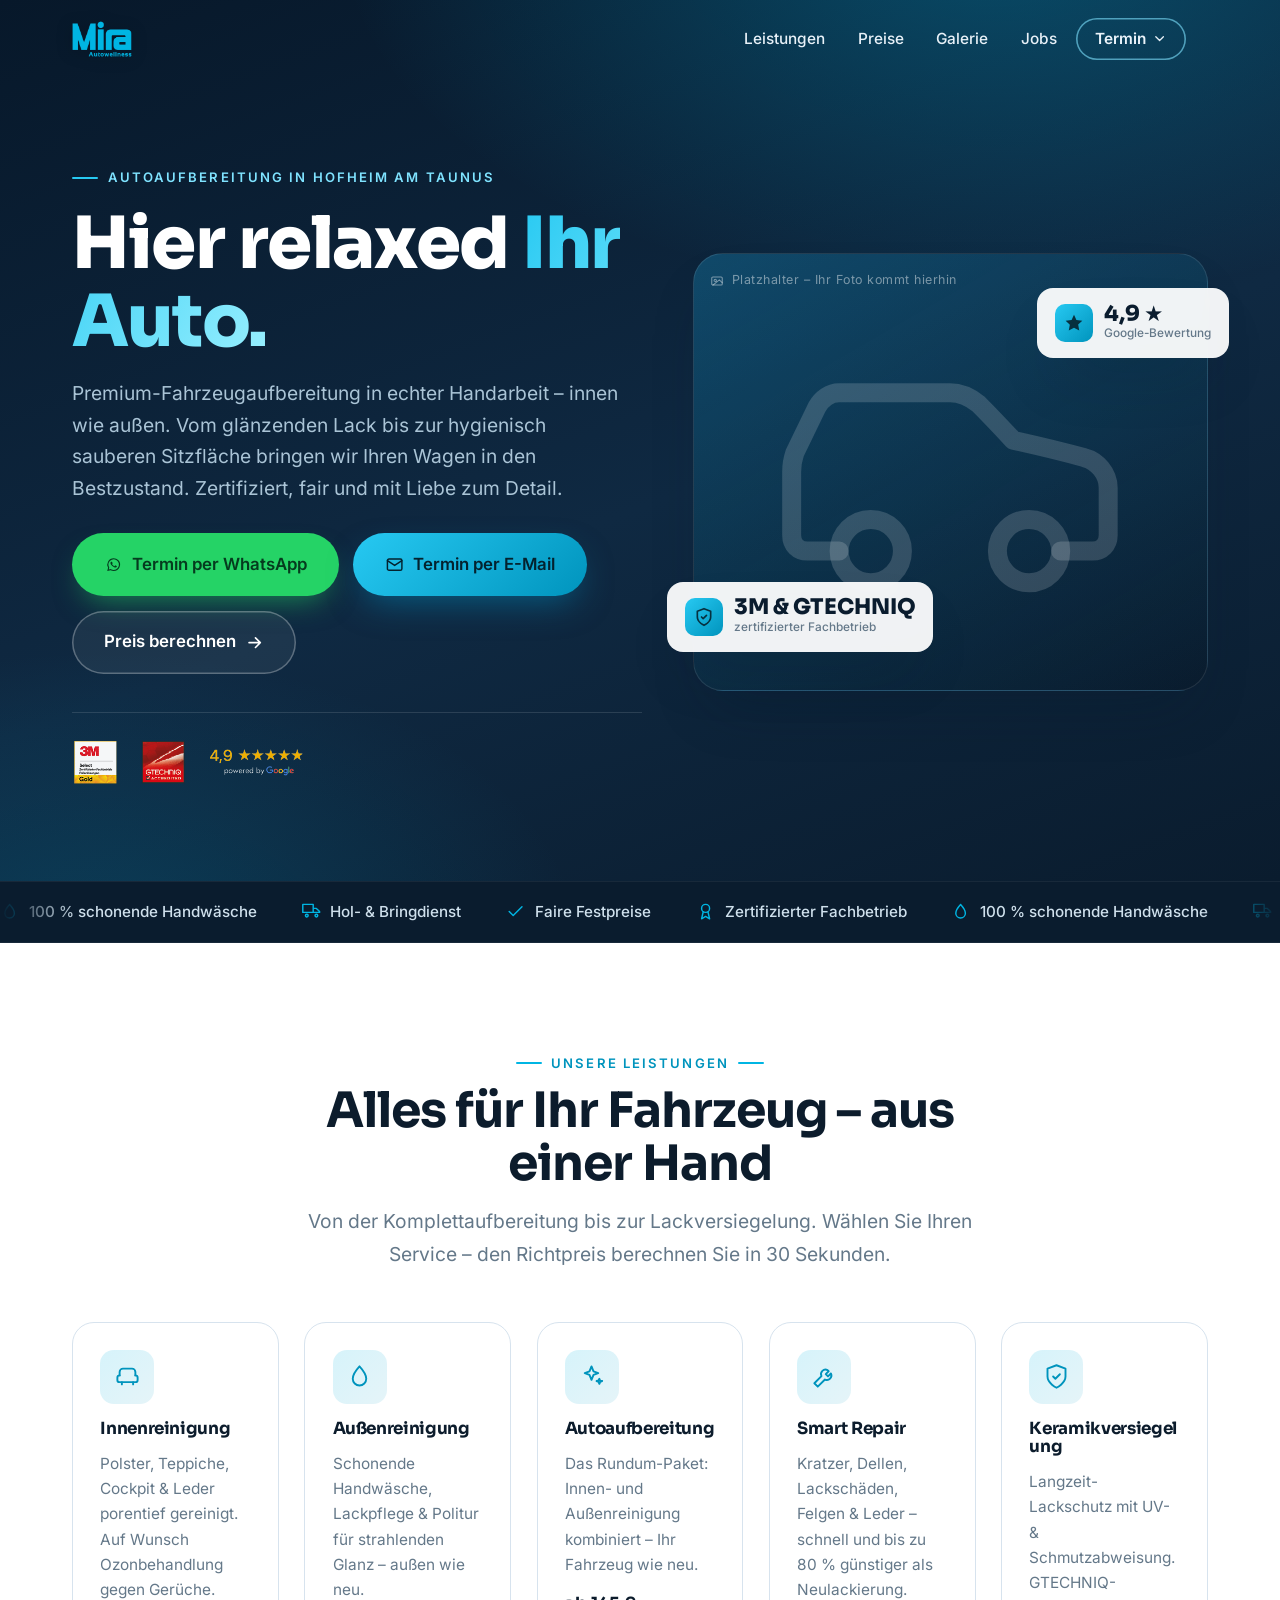
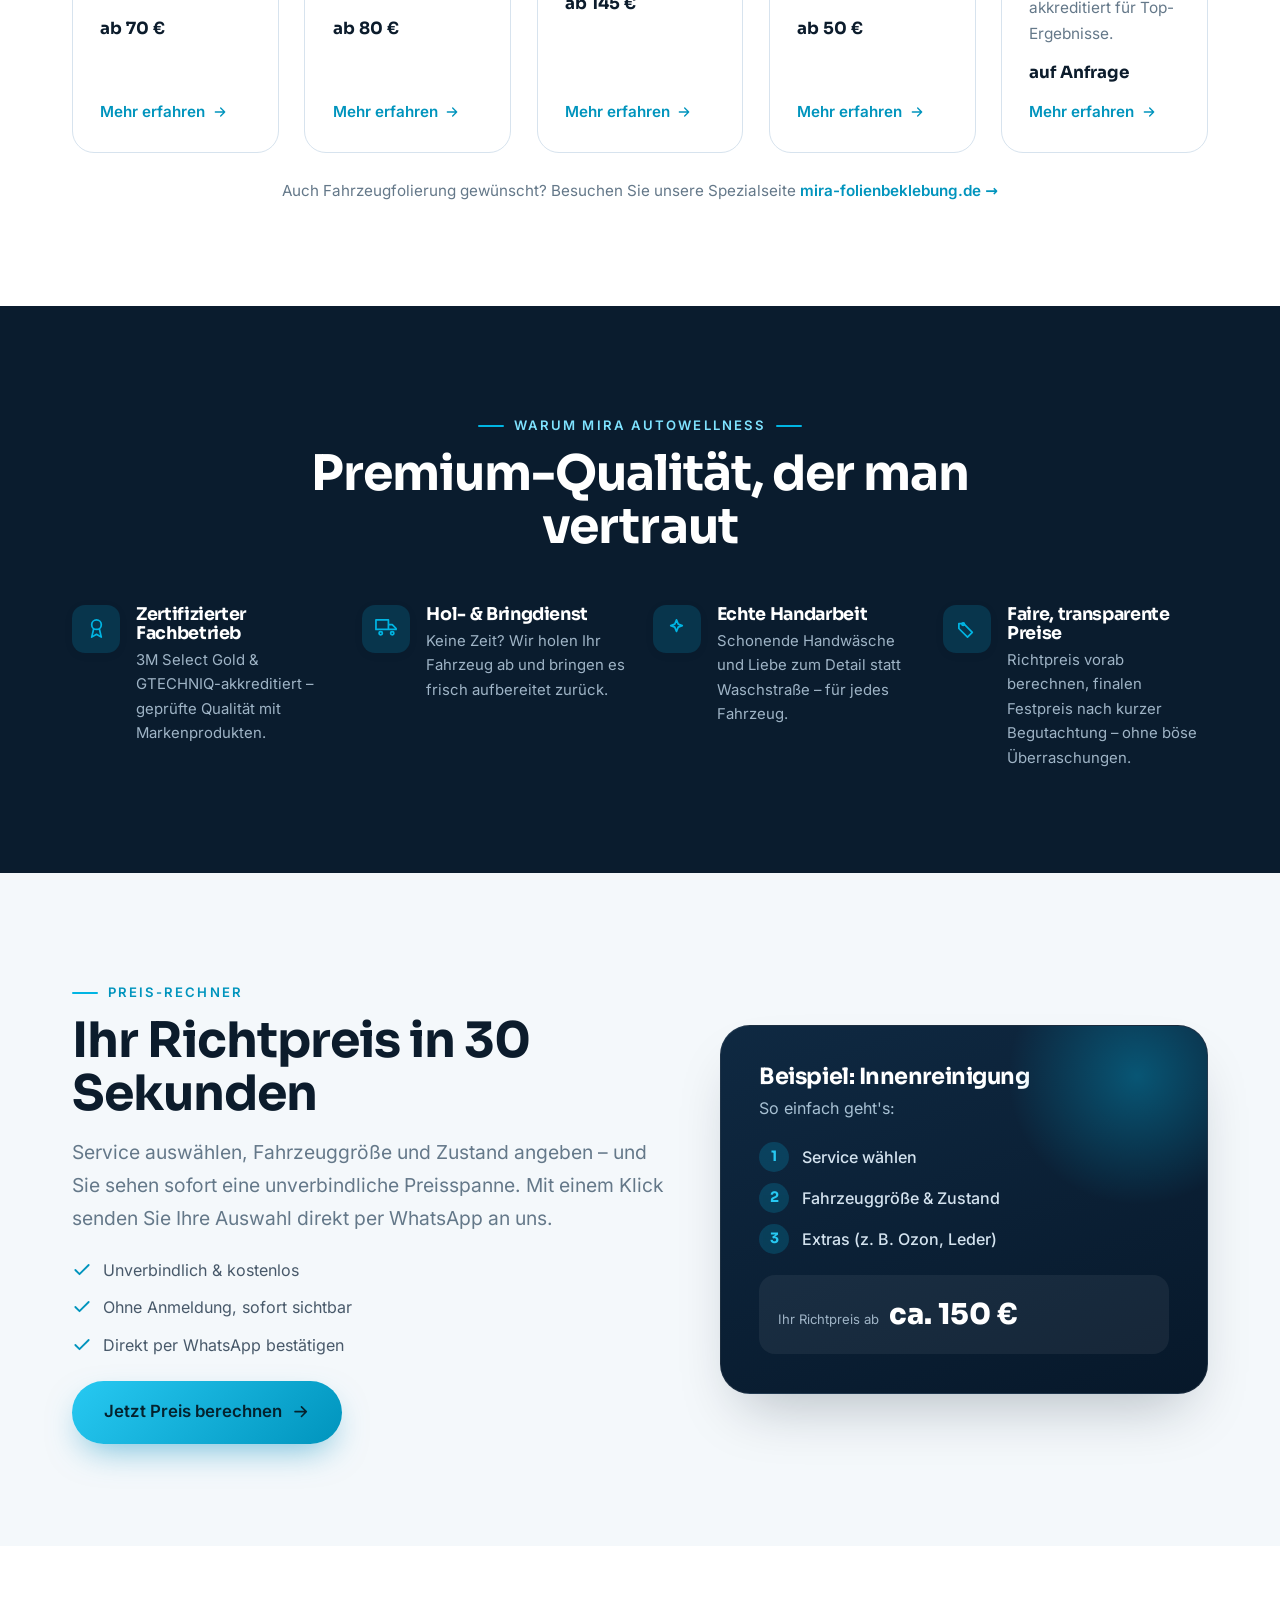
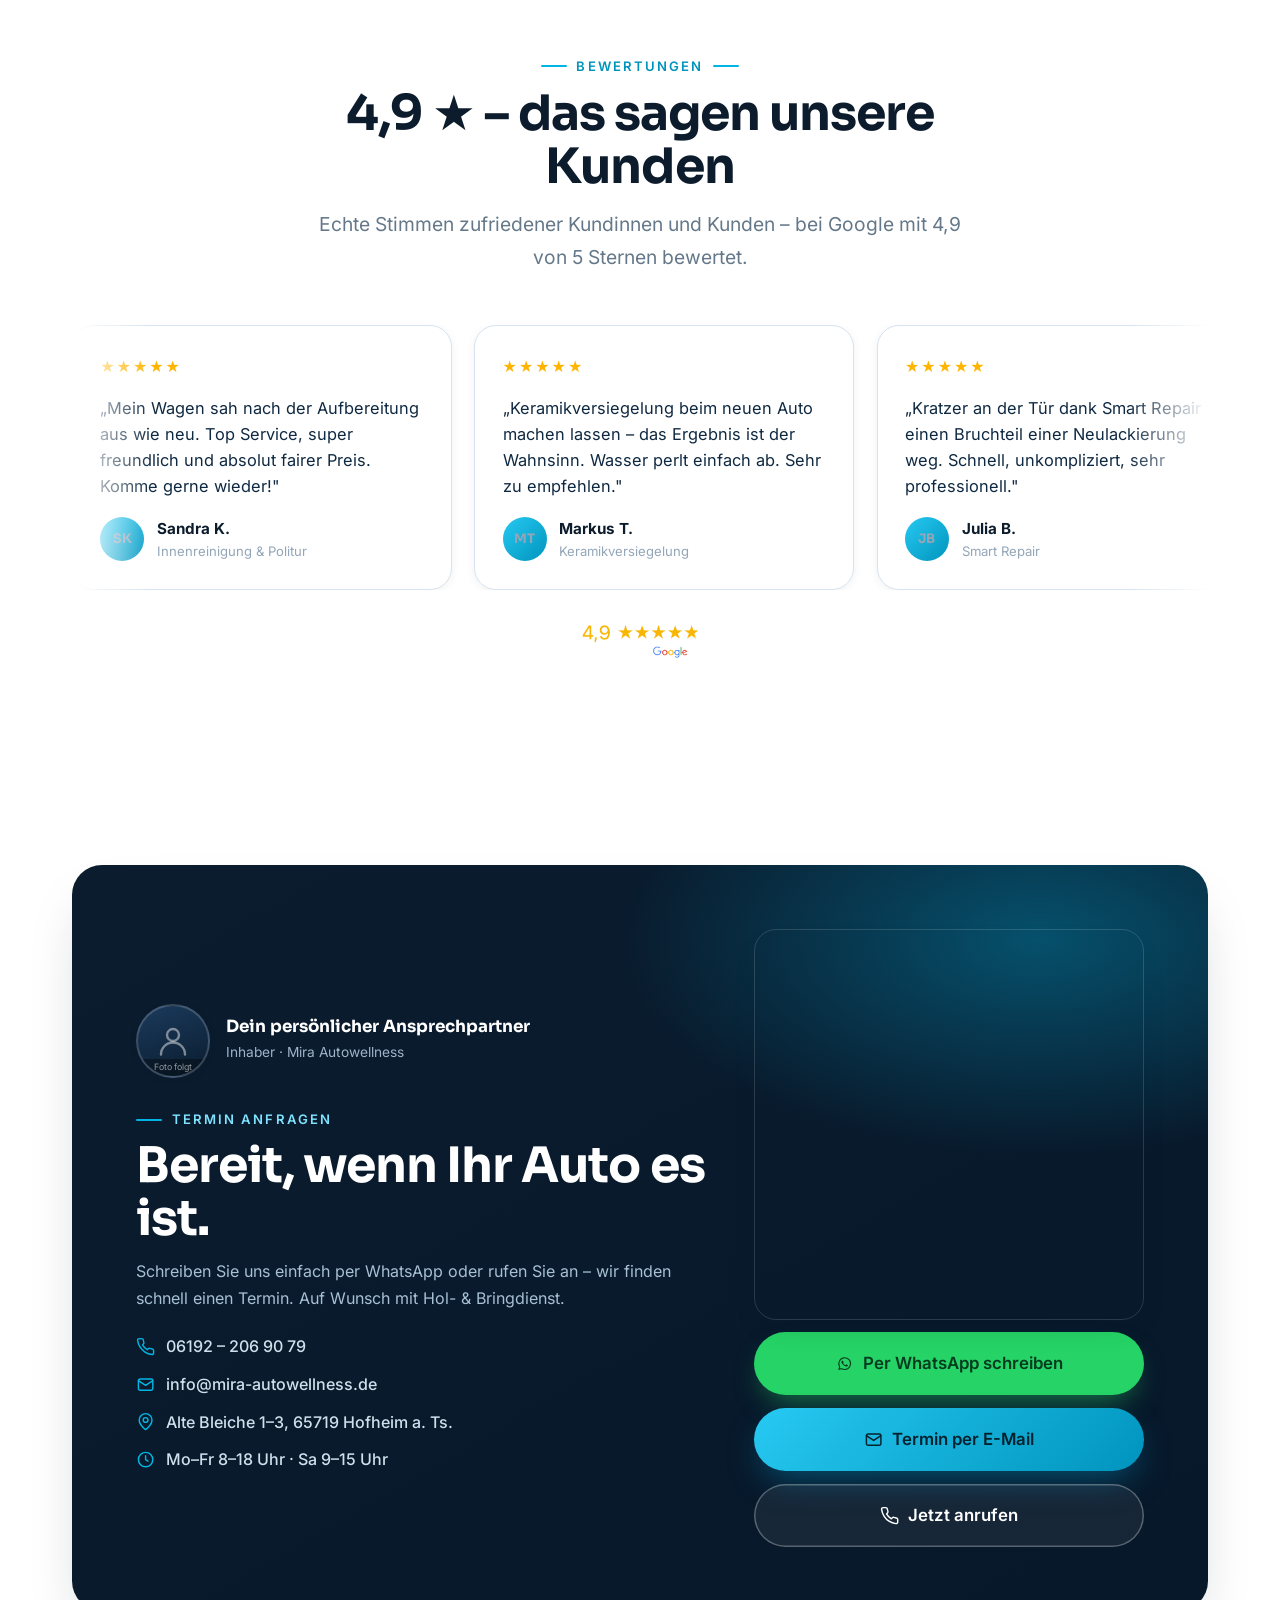
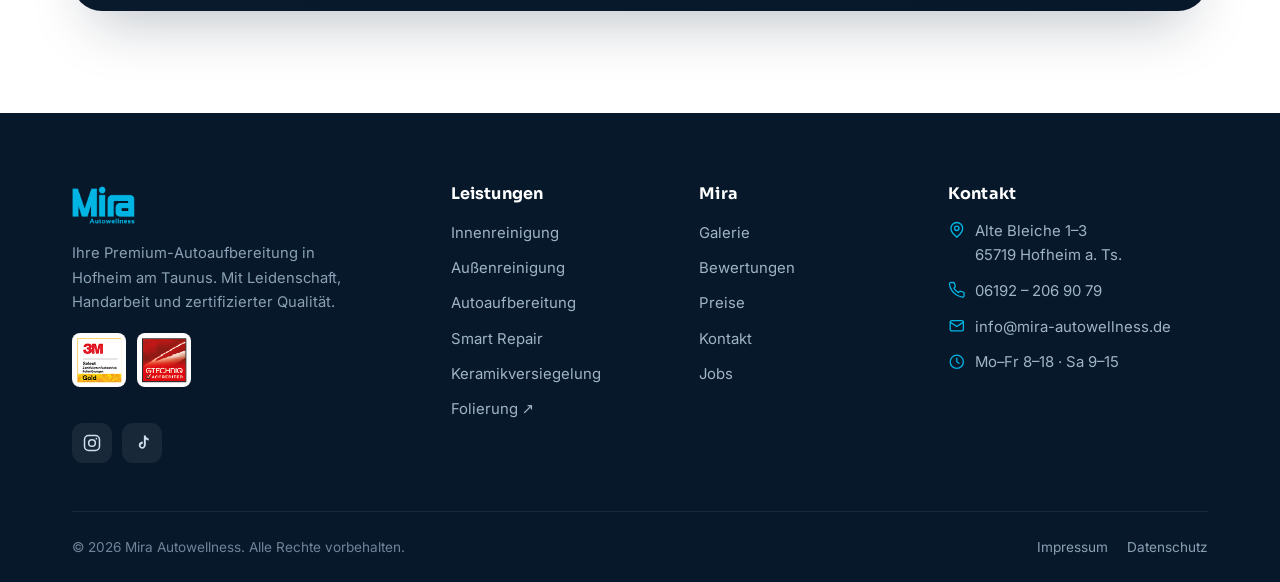
==== index.html @ 016da841 "Add files via upload" ====
<!DOCTYPE html>
<html lang="de">
<head>
<script>
  /* Enable reveal-animations only if JS runs; safety net reveals all if main.js fails to load. */
  document.documentElement.classList.add('js');
  window.__revealFallback = setTimeout(function () {
    var els = document.querySelectorAll('.reveal');
    for (var i = 0; i < els.length; i++) els[i].classList.add('in');
  }, 2000);
</script>
<meta charset="UTF-8" />
<meta name="viewport" content="width=device-width, initial-scale=1.0" />
<title>Mira Autowellness · Premium Autoaufbereitung in Hofheim am Taunus</title>
<meta name="description" content="Professionelle Fahrzeugaufbereitung, Innenreinigung, Keramikversiegelung & Smart Repair in Hofheim am Taunus. 3M-zertifiziert, GTECHNIQ-akkreditiert, 4,9★ bei Google. Jetzt Termin per WhatsApp anfragen." />
<meta name="theme-color" content="#0a1c2e" />
<link rel="icon" href="assets/favicon.svg" type="image/svg+xml" />
<link rel="apple-touch-icon" href="assets/logo/logo.png" />

<!-- Open Graph -->
<meta property="og:type" content="website" />
<meta property="og:title" content="Mira Autowellness · Premium Autoaufbereitung in Hofheim" />
<meta property="og:description" content="Fahrzeugaufbereitung, Innenreinigung, Keramikversiegelung & Smart Repair. 3M & GTECHNIQ zertifiziert, 4,9★ bei Google." />
<meta property="og:locale" content="de_DE" />

<link rel="preload" href="assets/fonts/sora-800.woff2" as="font" type="font/woff2" crossorigin />
<link rel="preload" href="assets/fonts/inter-400.woff2" as="font" type="font/woff2" crossorigin />
<link rel="stylesheet" href="css/styles.css" />

<!-- ===========================================================
     TODO vor dem Launch: Platzhalter-Nummer ersetzen!
     WhatsApp-Platzhalter = Festnetz +49 6192 2069079  (wa.me/4915115298007)
     =========================================================== -->
</head>
<body id="top">

<!-- ============================ HEADER ============================ -->
<header class="site-header" id="siteHeader">
  <div class="container site-header__inner">
    <a href="#top" class="brand" aria-label="Mira Autowellness — Startseite">
      <img src="assets/logo/logo.png" alt="Mira Autowellness" />
    </a>

    <nav class="main-nav" id="mainNav" aria-label="Hauptnavigation">
      <ul>
        <li><a href="#leistungen">Leistungen</a></li>
        <li><a href="preise.html">Preise</a></li>
        <li><a href="galerie.html">Galerie</a></li>
        
        <li><a href="jobs.html">Jobs</a></li>
      
        <li class="nav-dd">
          <button type="button" class="nav-dd__toggle" aria-haspopup="true">Termin <svg class="nav-dd__chev" viewBox="0 0 24 24" fill="none" stroke="currentColor" stroke-width="2" stroke-linecap="round" stroke-linejoin="round" aria-hidden="true"><path d="m6 9 6 6 6-6"/></svg></button>
          <div class="nav-dd__menu" role="menu">
            <a role="menuitem" href="https://wa.me/4915115298007?text=Hallo%20Mira%20Autowellness%2C%20ich%20m%C3%B6chte%20gern%20einen%20Termin%20anfragen." target="_blank" rel="noopener"><svg viewBox="0 0 24 24" fill="currentColor" aria-hidden="true"><path d="M17.6 6.3A7.85 7.85 0 0 0 12 4a7.94 7.94 0 0 0-6.9 11.9L4 20l4.2-1.1a7.9 7.9 0 0 0 3.8 1A7.94 7.94 0 0 0 17.6 6.3ZM12 18.5a6.6 6.6 0 0 1-3.36-.92l-.24-.14-2.5.65.67-2.43-.16-.25A6.59 6.59 0 1 1 12 18.5Z"/></svg> WhatsApp</a>
            <a role="menuitem" href="mailto:info@mira-autowellness.de?subject=Terminanfrage&amp;body=Hallo%20Mira%20Autowellness%2C%0A%0Aich%20m%C3%B6chte%20gern%20einen%20Termin%20anfragen.%0A%0AFahrzeug%3A%20%0AGew%C3%BCnschte%20Leistung%3A%20%0AWunschtermin%3A%20%0A%0AViele%20Gr%C3%BC%C3%9Fe"><svg viewBox="0 0 24 24" fill="none" stroke="currentColor" stroke-width="1.8" stroke-linecap="round" stroke-linejoin="round" aria-hidden="true"><rect x="3" y="5" width="18" height="14" rx="2"/><path d="m3 7 9 6 9-6"/></svg> E-Mail</a>
            <a role="menuitem" href="tel:+4961922069079"><svg viewBox="0 0 24 24" fill="none" stroke="currentColor" stroke-width="1.8" stroke-linecap="round" stroke-linejoin="round" aria-hidden="true"><path d="M22 16.9v3a2 2 0 0 1-2.2 2 19.8 19.8 0 0 1-8.6-3.1 19.5 19.5 0 0 1-6-6A19.8 19.8 0 0 1 2 4.2 2 2 0 0 1 4.1 2h3a2 2 0 0 1 2 1.7c.1 1 .4 1.9.7 2.8a2 2 0 0 1-.5 2.1L8.1 9.9a16 16 0 0 0 6 6l1.3-1.3a2 2 0 0 1 2.1-.4c.9.3 1.8.6 2.8.7a2 2 0 0 1 1.7 2Z"/></svg> Telefon</a>
          </div>
        </li>
      </ul>
    </nav>

    <div class="header-cta">
      <button class="nav-toggle" id="navToggle" aria-label="Menü öffnen" aria-expanded="false" aria-controls="mainNav">
        <svg class="ico-open" viewBox="0 0 24 24" fill="none" stroke="currentColor" stroke-width="2" stroke-linecap="round"><path d="M4 7h16M4 12h16M4 17h16"/></svg>
        <svg class="ico-close" viewBox="0 0 24 24" fill="none" stroke="currentColor" stroke-width="2" stroke-linecap="round"><path d="M6 6l12 12M18 6 6 18"/></svg>
      </button>
    </div>
  </div>
</header>

<main>

<!-- ============================ HERO ============================ -->
<section class="hero">
  <div class="container hero__grid">
    <div class="hero__copy">
      <span class="eyebrow hero__eyebrow reveal">Autoaufbereitung in Hofheim am Taunus</span>
      <h1 class="reveal" data-d="1">Hier relaxed <span class="hl">Ihr Auto.</span></h1>
      <p class="hero__lead reveal" data-d="2">
        Premium-Fahrzeugaufbereitung in echter Handarbeit – innen wie außen.
        Vom glänzenden Lack bis zur hygienisch sauberen Sitzfläche bringen wir Ihren
        Wagen in den Bestzustand. Zertifiziert, fair und mit Liebe zum Detail.
      </p>
      <div class="hero__actions reveal" data-d="3">
        <a class="btn btn--wa btn--lg" href="https://wa.me/4915115298007?text=Hallo%20Mira%20Autowellness%2C%20ich%20m%C3%B6chte%20gern%20einen%20Termin%20anfragen." target="_blank" rel="noopener">
          <svg viewBox="0 0 24 24" fill="currentColor" aria-hidden="true"><path d="M17.6 6.3A7.85 7.85 0 0 0 12 4a7.94 7.94 0 0 0-6.9 11.9L4 20l4.2-1.1a7.9 7.9 0 0 0 3.8 1A7.94 7.94 0 0 0 17.6 6.3ZM12 18.5a6.6 6.6 0 0 1-3.36-.92l-.24-.14-2.5.65.67-2.43-.16-.25A6.59 6.59 0 1 1 12 18.5Zm3.6-4.93c-.2-.1-1.17-.58-1.35-.64s-.31-.1-.44.1-.5.64-.62.77-.23.15-.43.05a5.4 5.4 0 0 1-1.59-.98 6 6 0 0 1-1.1-1.37c-.12-.2 0-.31.09-.41l.3-.35a1.36 1.36 0 0 0 .2-.34.37.37 0 0 0 0-.35c0-.1-.44-1.06-.6-1.45s-.32-.33-.44-.34h-.38a.72.72 0 0 0-.52.24 2.18 2.18 0 0 0-.68 1.62 3.78 3.78 0 0 0 .8 2 8.7 8.7 0 0 0 3.33 2.94c.47.2.83.32 1.11.41a2.69 2.69 0 0 0 1.23.08 2 2 0 0 0 1.32-.93 1.65 1.65 0 0 0 .11-.93c-.05-.08-.18-.13-.38-.23Z"/></svg>
          Termin per WhatsApp
        </a>
        <a class="btn btn--primary btn--lg" href="mailto:info@mira-autowellness.de?subject=Terminanfrage&amp;body=Hallo%20Mira%20Autowellness%2C%0A%0Aich%20m%C3%B6chte%20gern%20einen%20Termin%20anfragen.%0A%0AFahrzeug%3A%20%0AGew%C3%BCnschte%20Leistung%3A%20%0AWunschtermin%3A%20%0A%0AViele%20Gr%C3%BC%C3%9Fe">
          <svg viewBox="0 0 24 24" fill="none" stroke="currentColor" stroke-width="1.8" stroke-linecap="round" stroke-linejoin="round" aria-hidden="true"><rect x="3" y="5" width="18" height="14" rx="2"/><path d="m3 7 9 6 9-6"/></svg>
          Termin per E-Mail
        </a>
        <a class="btn btn--ghost btn--lg" href="preise.html#rechner">
          Preis berechnen
          <svg viewBox="0 0 24 24" fill="none" stroke="currentColor" stroke-width="2" stroke-linecap="round" stroke-linejoin="round" aria-hidden="true"><path d="M5 12h14M13 6l6 6-6 6"/></svg>
        </a>
      </div>

      <div class="hero__trust reveal" data-d="3">
        <img src="assets/img/badge-3m.png" alt="3M Select Gold – Zertifizierter Fachbetrieb" loading="lazy" />
        <img src="assets/img/badge-gtechniq.png" alt="GTECHNIQ Accredited" loading="lazy" />
        <img class="badge-google" src="assets/img/badge-google.png" alt="4,9 von 5 Sternen bei Google" loading="lazy" />
      </div>
    </div>

    <div class="hero__visual reveal" data-d="2">
      <div class="hero__photo">
        <svg class="ph-car" viewBox="0 0 24 24" fill="none" stroke="currentColor" stroke-width="1.2" stroke-linecap="round" stroke-linejoin="round" aria-hidden="true"><path d="M19 17h2c.6 0 1-.4 1-1v-3c0-.9-.7-1.7-1.5-1.9C18.7 10.6 16 10 16 10s-1.3-1.4-2.2-2.3c-.5-.4-1.1-.7-1.8-.7H5c-.6 0-1.1.4-1.4.9l-1.4 2.9A3.7 3.7 0 0 0 2 12v4c0 .6.4 1 1 1h2"/><circle cx="7" cy="17" r="2"/><circle cx="17" cy="17" r="2"/></svg>
        <span class="ph-label">
          <svg viewBox="0 0 24 24" width="14" height="14" fill="none" stroke="currentColor" stroke-width="1.8" stroke-linecap="round" stroke-linejoin="round" aria-hidden="true"><rect x="3" y="5" width="18" height="14" rx="2"/><circle cx="9" cy="11" r="2"/><path d="m21 15-5-5L5 19"/></svg>
          Platzhalter – Ihr Foto kommt hierhin
        </span>
      </div>
      <div class="hero__float hero__float--rating">
        <div class="ic"><svg viewBox="0 0 24 24" fill="currentColor" aria-hidden="true"><path d="M12 2l2.9 6.3L22 9.2l-5 4.7 1.3 7L12 17.8 5.7 21l1.3-7-5-4.7 7.1-.9z"/></svg></div>
        <div><div class="num">4,9 ★</div><div class="lbl">Google-Bewertung</div></div>
      </div>
      <div class="hero__float hero__float--guarantee">
        <div class="ic"><svg viewBox="0 0 24 24" fill="none" stroke="currentColor" stroke-width="2" stroke-linecap="round" stroke-linejoin="round" aria-hidden="true"><path d="M12 22s8-4 8-10V5l-8-3-8 3v7c0 6 8 10 8 10Z"/><path d="m9 12 2 2 4-4"/></svg></div>
        <div><div class="num">3M &amp; GTECHNIQ</div><div class="lbl">zertifizierter Fachbetrieb</div></div>
      </div>
    </div>
  </div>
</section>

<!-- ============================ STRIP ============================ -->
<div class="strip">
  <div class="container strip__inner">
    <span class="strip__item"><svg viewBox="0 0 24 24" fill="none" stroke="currentColor" stroke-width="1.8" stroke-linecap="round" stroke-linejoin="round"><path d="M12 3s6 6.5 6 11a6 6 0 0 1-12 0c0-4.5 6-11 6-11Z"/></svg> 100 % schonende Handwäsche</span>
    <span class="strip__item"><svg viewBox="0 0 24 24" fill="none" stroke="currentColor" stroke-width="1.8" stroke-linecap="round" stroke-linejoin="round"><path d="M1 3h13v10H1zM14 8h4l4 4v1h-8z"/><circle cx="6" cy="17" r="1.7"/><circle cx="18" cy="17" r="1.7"/></svg> Hol- &amp; Bringdienst</span>
    <span class="strip__item"><svg viewBox="0 0 24 24" fill="none" stroke="currentColor" stroke-width="1.8" stroke-linecap="round" stroke-linejoin="round"><path d="M20 6 9 17l-5-5"/></svg> Faire Festpreise</span>
    <span class="strip__item"><svg viewBox="0 0 24 24" fill="none" stroke="currentColor" stroke-width="1.8" stroke-linecap="round" stroke-linejoin="round"><circle cx="12" cy="8" r="5"/><path d="M9 12.5 7 21l5-3 5 3-2-8.5"/></svg> Zertifizierter Fachbetrieb</span>
  </div>
</div>

<!-- ============================ LEISTUNGEN ============================ -->
<section class="section" id="leistungen">
  <div class="container">
    <div class="section-head center reveal">
      <span class="eyebrow center">Unsere Leistungen</span>
      <h2>Alles für Ihr Fahrzeug – aus einer Hand</h2>
      <p class="lead">Von der Komplettaufbereitung bis zur Lackversiegelung. Wählen Sie Ihren Service – den Richtpreis berechnen Sie in 30 Sekunden.</p>
    </div>

    <div class="grid cards">
      <article class="card reveal">
        <div class="card__ic"><svg viewBox="0 0 24 24" fill="none" stroke="currentColor" stroke-width="1.7" stroke-linecap="round" stroke-linejoin="round"><path d="M5 11a2 2 0 0 0-2 2v2a2 2 0 0 0 2 2h14a2 2 0 0 0 2-2v-2a2 2 0 0 0-2-2"/><path d="M5 11V8a3 3 0 0 1 3-3h8a3 3 0 0 1 3 3v3"/><path d="M7 17v2M17 17v2"/></svg></div>
        <h3>Innenreinigung</h3>
        <p>Polster, Teppiche, Cockpit &amp; Leder porentief gereinigt. Auf Wunsch Ozonbehandlung gegen Gerüche.</p>
        <div class="card__price">ab 70 €</div>
        <a class="card__link" href="innenreinigung.html">Mehr erfahren <svg viewBox="0 0 24 24" fill="none" stroke="currentColor" stroke-width="2" stroke-linecap="round" stroke-linejoin="round"><path d="M5 12h14M13 6l6 6-6 6"/></svg></a>
      </article>

      <article class="card reveal" data-d="1">
        <div class="card__ic"><svg viewBox="0 0 24 24" fill="none" stroke="currentColor" stroke-width="1.7" stroke-linecap="round" stroke-linejoin="round"><path d="M12 3s6 6.5 6 11a6 6 0 0 1-12 0c0-4.5 6-11 6-11Z"/></svg></div>
        <h3>Außenreinigung</h3>
        <p>Schonende Handwäsche, Lackpflege &amp; Politur für strahlenden Glanz – außen wie neu.</p>
        <div class="card__price">ab 80 €</div>
        <a class="card__link" href="aussenreinigung.html">Mehr erfahren <svg viewBox="0 0 24 24" fill="none" stroke="currentColor" stroke-width="2" stroke-linecap="round" stroke-linejoin="round"><path d="M5 12h14M13 6l6 6-6 6"/></svg></a>
      </article>

      <article class="card reveal" data-d="2">
        <div class="card__ic"><svg viewBox="0 0 24 24" fill="none" stroke="currentColor" stroke-width="1.7" stroke-linecap="round" stroke-linejoin="round"><path d="M12 3l1.8 4.4L18 9l-4.2 1.6L12 15l-1.8-4.4L6 9l4.2-1.6L12 3Z"/><path d="M19 14l.7 1.8L21.5 16l-1.8.7L19 18.5l-.7-1.8L16.5 16l1.8-.5L19 14Z"/></svg></div>
        <h3>Autoaufbereitung</h3>
        <p>Das Rundum-Paket: Innen- und Außenreinigung kombiniert – Ihr Fahrzeug wie neu.</p>
        <div class="card__price">ab 145 €</div>
        <a class="card__link" href="autoaufbereitung.html">Mehr erfahren <svg viewBox="0 0 24 24" fill="none" stroke="currentColor" stroke-width="2" stroke-linecap="round" stroke-linejoin="round"><path d="M5 12h14M13 6l6 6-6 6"/></svg></a>
      </article>

      <article class="card reveal" data-d="3">
        <div class="card__ic"><svg viewBox="0 0 24 24" fill="none" stroke="currentColor" stroke-width="1.7" stroke-linecap="round" stroke-linejoin="round"><path d="M14.7 6.3a4 4 0 0 0-5.4 5.3L3 18l3 3 6.4-6.3a4 4 0 0 0 5.3-5.4l-2.6 2.6-2-2 2.6-2.6Z"/></svg></div>
        <h3>Smart Repair</h3>
        <p>Kratzer, Dellen, Lackschäden, Felgen &amp; Leder – schnell und bis zu 80 % günstiger als Neulackierung.</p>
        <div class="card__price">ab 50 €</div>
        <a class="card__link" href="smart-repair.html">Mehr erfahren <svg viewBox="0 0 24 24" fill="none" stroke="currentColor" stroke-width="2" stroke-linecap="round" stroke-linejoin="round"><path d="M5 12h14M13 6l6 6-6 6"/></svg></a>
      </article>

      <article class="card reveal">
        <div class="card__ic"><svg viewBox="0 0 24 24" fill="none" stroke="currentColor" stroke-width="1.7" stroke-linecap="round" stroke-linejoin="round"><path d="M12 22s8-4 8-10V5l-8-3-8 3v7c0 6 8 10 8 10Z"/><path d="m9 12 2 2 4-4"/></svg></div>
        <h3>Keramikversiegelung</h3>
        <p>Langzeit-Lackschutz mit UV- &amp; Schmutzabweisung. GTECHNIQ-akkreditiert für Top-Ergebnisse.</p>
        <div class="card__price">auf Anfrage</div>
        <a class="card__link" href="keramikversiegelung.html">Mehr erfahren <svg viewBox="0 0 24 24" fill="none" stroke="currentColor" stroke-width="2" stroke-linecap="round" stroke-linejoin="round"><path d="M5 12h14M13 6l6 6-6 6"/></svg></a>
      </article>
    </div>

    <p class="muted reveal" style="text-align:center;margin-top:1.6rem;font-size:.95rem">
      Auch Fahrzeugfolierung gewünscht? Besuchen Sie unsere Spezialseite
      <a href="https://www.mira-folienbeklebung.de" target="_blank" rel="noopener" class="text-cyan" style="font-weight:600">mira-folienbeklebung.de →</a>
    </p>
  </div>
</section>

<!-- ============================ WARUM MIRA ============================ -->
<section class="section section--navy" id="warum">
  <div class="container">
    <div class="section-head center reveal">
      <span class="eyebrow center" style="color:#7fe3ff">Warum Mira Autowellness</span>
      <h2>Premium-Qualität, der man vertraut</h2>
    </div>
    <div class="grid features">
      <div class="feature reveal">
        <div class="feature__ic"><svg viewBox="0 0 24 24" fill="none" stroke="currentColor" stroke-width="1.8" stroke-linecap="round" stroke-linejoin="round"><circle cx="12" cy="8" r="5"/><path d="M9 12.5 7 21l5-3 5 3-2-8.5"/></svg></div>
        <div><h3>Zertifizierter Fachbetrieb</h3><p>3M Select Gold &amp; GTECHNIQ-akkreditiert – geprüfte Qualität mit Markenprodukten.</p></div>
      </div>
      <div class="feature reveal" data-d="1">
        <div class="feature__ic"><svg viewBox="0 0 24 24" fill="none" stroke="currentColor" stroke-width="1.8" stroke-linecap="round" stroke-linejoin="round"><path d="M1 3h13v10H1zM14 8h4l4 4v1h-8z"/><circle cx="6" cy="17" r="1.7"/><circle cx="18" cy="17" r="1.7"/></svg></div>
        <div><h3>Hol- &amp; Bringdienst</h3><p>Keine Zeit? Wir holen Ihr Fahrzeug ab und bringen es frisch aufbereitet zurück.</p></div>
      </div>
      <div class="feature reveal" data-d="2">
        <div class="feature__ic"><svg viewBox="0 0 24 24" fill="none" stroke="currentColor" stroke-width="1.8" stroke-linecap="round" stroke-linejoin="round"><path d="M12 3l1.8 4.4L18 9l-4.2 1.6L12 15l-1.8-4.4L6 9l4.2-1.6L12 3Z"/></svg></div>
        <div><h3>Echte Handarbeit</h3><p>Schonende Handwäsche und Liebe zum Detail statt Waschstraße – für jedes Fahrzeug.</p></div>
      </div>
      <div class="feature reveal" data-d="3">
        <div class="feature__ic"><svg viewBox="0 0 24 24" fill="none" stroke="currentColor" stroke-width="1.8" stroke-linecap="round" stroke-linejoin="round"><path d="M3 7v5l9 9 5-5-9-9H3Z"/><circle cx="7.5" cy="7.5" r="1.3"/></svg></div>
        <div><h3>Faire, transparente Preise</h3><p>Richtpreis vorab berechnen, finalen Festpreis nach kurzer Begutachtung – ohne böse Überraschungen.</p></div>
      </div>
    </div>
  </div>
</section>

<!-- ============================ RECHNER TEASER ============================ -->
<section class="section section--alt" id="rechner">
  <div class="container split">
    <div class="reveal">
      <span class="eyebrow">Preis-Rechner</span>
      <h2 style="margin:.7rem 0 1rem">Ihr Richtpreis in 30 Sekunden</h2>
      <p class="lead">Service auswählen, Fahrzeuggröße und Zustand angeben – und Sie sehen sofort eine unverbindliche Preisspanne. Mit einem Klick senden Sie Ihre Auswahl direkt per WhatsApp an uns.</p>
      <ul style="margin:1.4rem 0;display:flex;flex-direction:column;gap:.7rem">
        <li style="display:flex;gap:.7rem;align-items:center;color:var(--slate-600)"><svg viewBox="0 0 24 24" width="20" height="20" fill="none" stroke="#0094bd" stroke-width="2.2" stroke-linecap="round" stroke-linejoin="round"><path d="M20 6 9 17l-5-5"/></svg> Unverbindlich &amp; kostenlos</li>
        <li style="display:flex;gap:.7rem;align-items:center;color:var(--slate-600)"><svg viewBox="0 0 24 24" width="20" height="20" fill="none" stroke="#0094bd" stroke-width="2.2" stroke-linecap="round" stroke-linejoin="round"><path d="M20 6 9 17l-5-5"/></svg> Ohne Anmeldung, sofort sichtbar</li>
        <li style="display:flex;gap:.7rem;align-items:center;color:var(--slate-600)"><svg viewBox="0 0 24 24" width="20" height="20" fill="none" stroke="#0094bd" stroke-width="2.2" stroke-linecap="round" stroke-linejoin="round"><path d="M20 6 9 17l-5-5"/></svg> Direkt per WhatsApp bestätigen</li>
      </ul>
      <a class="btn btn--primary btn--lg" href="preise.html#rechner">Jetzt Preis berechnen
        <svg viewBox="0 0 24 24" fill="none" stroke="currentColor" stroke-width="2" stroke-linecap="round" stroke-linejoin="round"><path d="M5 12h14M13 6l6 6-6 6"/></svg></a>
    </div>

    <div class="calc-card reveal" data-d="1">
      <h3>Beispiel: Innenreinigung</h3>
      <p style="margin-top:.4rem">So einfach geht's:</p>
      <div class="calc-steps">
        <div class="calc-step"><span class="n">1</span> Service wählen</div>
        <div class="calc-step"><span class="n">2</span> Fahrzeuggröße &amp; Zustand</div>
        <div class="calc-step"><span class="n">3</span> Extras (z. B. Ozon, Leder)</div>
      </div>
      <div class="calc-out">
        <span class="from">Ihr Richtpreis ab</span>
        <span class="amt">ca. 150 €</span>
      </div>
    </div>
  </div>
</section>

<!-- ============================ BEWERTUNGEN ============================ -->
<section class="section" id="bewertungen">
  <div class="container">
    <div class="section-head center reveal">
      <span class="eyebrow center">Bewertungen</span>
      <h2>4,9 ★ – das sagen unsere Kunden</h2>
      <p class="lead">Echte Stimmen zufriedener Kundinnen und Kunden – bei Google mit 4,9 von 5 Sternen bewertet.</p>
    </div>
    <!-- Platzhalter-Bewertungen: vor dem Launch durch echte Google-Rezensionen ersetzen -->
    <div class="quotes-marquee reveal">
      <div class="grid quotes">
        <figure class="quote">
          <div class="stars">★★★★★</div>
          <p>„Mein Wagen sah nach der Aufbereitung aus wie neu. Top Service, super freundlich und absolut fairer Preis. Komme gerne wieder!"</p>
          <figcaption class="quote__by"><span class="quote__av">SK</span><span><b>Sandra K.</b><span>Innenreinigung &amp; Politur</span></span></figcaption>
        </figure>
        <figure class="quote">
          <div class="stars">★★★★★</div>
          <p>„Keramikversiegelung beim neuen Auto machen lassen – das Ergebnis ist der Wahnsinn. Wasser perlt einfach ab. Sehr zu empfehlen."</p>
          <figcaption class="quote__by"><span class="quote__av">MT</span><span><b>Markus T.</b><span>Keramikversiegelung</span></span></figcaption>
        </figure>
        <figure class="quote">
          <div class="stars">★★★★★</div>
          <p>„Kratzer an der Tür dank Smart Repair für einen Bruchteil einer Neulackierung weg. Schnell, unkompliziert, sehr professionell."</p>
          <figcaption class="quote__by"><span class="quote__av">JB</span><span><b>Julia B.</b><span>Smart Repair</span></span></figcaption>
        </figure>
        <figure class="quote">
          <div class="stars">★★★★★</div>
          <p>„Handwäsche statt Waschstraße – man sieht den Unterschied sofort. Lack glänzt wie frisch poliert, sehr sorgfältige Arbeit."</p>
          <figcaption class="quote__by"><span class="quote__av">TR</span><span><b>Thomas R.</b><span>Außenreinigung</span></span></figcaption>
        </figure>
        <figure class="quote">
          <div class="stars">★★★★★</div>
          <p>„Auto stand vor dem Verkauf komplett innen und außen aufbereitet da – der Käufer war begeistert, hat sich sofort ausgezahlt."</p>
          <figcaption class="quote__by"><span class="quote__av">AS</span><span><b>Anna S.</b><span>Autoaufbereitung</span></span></figcaption>
        </figure>
        <figure class="quote">
          <div class="stars">★★★★★</div>
          <p>„Auto morgens abgeholt, abends frisch aufbereitet zurückgebracht – super unkompliziert und ein wirklich freundliches Team."</p>
          <figcaption class="quote__by"><span class="quote__av">PL</span><span><b>Peter L.</b><span>Hol- &amp; Bringdienst</span></span></figcaption>
        </figure>
      </div>
    </div>
    <div style="text-align:center;margin-top:2rem" class="reveal">
      <img src="assets/img/badge-google.png" alt="4,9 von 5 Sternen bei Google" style="height:38px;margin-inline:auto" loading="lazy" />
    </div>
  </div>
</section>

<!-- ============================ KONTAKT / CTA ============================ -->
<section class="section" id="kontakt">
  <div class="container">
    <div class="cta-band reveal">
      <div>
        <div class="person">
          <div class="person__photo"><svg viewBox="0 0 24 24" fill="none" stroke="currentColor" stroke-width="1.6" stroke-linecap="round" stroke-linejoin="round"><circle cx="12" cy="8" r="4"/><path d="M4 21a8 8 0 0 1 16 0"/></svg><span class="ph-tag">Foto folgt</span></div>
          <div class="person__meta"><b>Dein persönlicher Ansprechpartner</b><span>Inhaber · Mira Autowellness</span></div>
        </div>
        <span class="eyebrow" style="color:#7fe3ff">Termin anfragen</span>
        <h2 style="margin:.6rem 0 .8rem">Bereit, wenn Ihr Auto es ist.</h2>
        <p>Schreiben Sie uns einfach per WhatsApp oder rufen Sie an – wir finden schnell einen Termin. Auf Wunsch mit Hol- &amp; Bringdienst.</p>
        <div class="contact-mini">
          <a href="tel:+4961922069079"><svg viewBox="0 0 24 24" fill="none" stroke="currentColor" stroke-width="1.8" stroke-linecap="round" stroke-linejoin="round"><path d="M22 16.9v3a2 2 0 0 1-2.2 2 19.8 19.8 0 0 1-8.6-3.1 19.5 19.5 0 0 1-6-6A19.8 19.8 0 0 1 2 4.2 2 2 0 0 1 4.1 2h3a2 2 0 0 1 2 1.7c.1 1 .4 1.9.7 2.8a2 2 0 0 1-.5 2.1L8.1 9.9a16 16 0 0 0 6 6l1.3-1.3a2 2 0 0 1 2.1-.4c.9.3 1.8.6 2.8.7a2 2 0 0 1 1.7 2Z"/></svg> 06192 – 206 90 79</a>
          <a href="mailto:info@mira-autowellness.de"><svg viewBox="0 0 24 24" fill="none" stroke="currentColor" stroke-width="1.8" stroke-linecap="round" stroke-linejoin="round"><rect x="3" y="5" width="18" height="14" rx="2"/><path d="m3 7 9 6 9-6"/></svg> info@mira-autowellness.de</a>
          <div><svg viewBox="0 0 24 24" fill="none" stroke="currentColor" stroke-width="1.8" stroke-linecap="round" stroke-linejoin="round"><path d="M20 10c0 6-8 12-8 12s-8-6-8-12a8 8 0 0 1 16 0Z"/><circle cx="12" cy="10" r="3"/></svg> Alte Bleiche 1–3, 65719 Hofheim a. Ts.</div>
          <div><svg viewBox="0 0 24 24" fill="none" stroke="currentColor" stroke-width="1.8" stroke-linecap="round" stroke-linejoin="round"><circle cx="12" cy="12" r="9"/><path d="M12 7v5l3 2"/></svg> Mo–Fr 8–18 Uhr · Sa 9–15 Uhr</div>
        </div>
      </div>
      <div class="cta-band__actions">
        <div class="cta-map">
          <iframe title="Standort Mira Autowellness – Alte Bleiche 1–3, 65719 Hofheim am Taunus" src="https://maps.google.com/maps?q=Alte+Bleiche+1-3,+65719+Hofheim+am+Taunus&amp;z=15&amp;hl=de&amp;output=embed" loading="lazy" referrerpolicy="no-referrer-when-downgrade" allowfullscreen></iframe>
        </div>
        <a class="btn btn--wa btn--lg btn--block" href="https://wa.me/4915115298007?text=Hallo%20Mira%20Autowellness%2C%20ich%20m%C3%B6chte%20gern%20einen%20Termin%20anfragen." target="_blank" rel="noopener">
          <svg viewBox="0 0 24 24" fill="currentColor" aria-hidden="true"><path d="M17.6 6.3A7.85 7.85 0 0 0 12 4a7.94 7.94 0 0 0-6.9 11.9L4 20l4.2-1.1a7.9 7.9 0 0 0 3.8 1A7.94 7.94 0 0 0 17.6 6.3ZM12 18.5a6.6 6.6 0 0 1-3.36-.92l-.24-.14-2.5.65.67-2.43-.16-.25A6.59 6.59 0 1 1 12 18.5Zm3.6-4.93c-.2-.1-1.17-.58-1.35-.64s-.31-.1-.44.1-.5.64-.62.77-.23.15-.43.05a5.4 5.4 0 0 1-1.59-.98 6 6 0 0 1-1.1-1.37c-.12-.2 0-.31.09-.41l.3-.35a1.36 1.36 0 0 0 .2-.34.37.37 0 0 0 0-.35c0-.1-.44-1.06-.6-1.45s-.32-.33-.44-.34h-.38a.72.72 0 0 0-.52.24 2.18 2.18 0 0 0-.68 1.62 3.78 3.78 0 0 0 .8 2 8.7 8.7 0 0 0 3.33 2.94c.47.2.83.32 1.11.41a2.69 2.69 0 0 0 1.23.08 2 2 0 0 0 1.32-.93 1.65 1.65 0 0 0 .11-.93c-.05-.08-.18-.13-.38-.23Z"/></svg>
          Per WhatsApp schreiben
        </a>
        <a class="btn btn--primary btn--lg btn--block" href="mailto:info@mira-autowellness.de?subject=Terminanfrage&amp;body=Hallo%20Mira%20Autowellness%2C%0A%0Aich%20m%C3%B6chte%20gern%20einen%20Termin%20anfragen.%0A%0AFahrzeug%3A%20%0AGew%C3%BCnschte%20Leistung%3A%20%0AWunschtermin%3A%20%0A%0AViele%20Gr%C3%BC%C3%9Fe">
          <svg viewBox="0 0 24 24" fill="none" stroke="currentColor" stroke-width="1.8" stroke-linecap="round" stroke-linejoin="round" aria-hidden="true"><rect x="3" y="5" width="18" height="14" rx="2"/><path d="m3 7 9 6 9-6"/></svg>
          Termin per E-Mail
        </a>
        <a class="btn btn--ghost btn--lg btn--block" href="tel:+4961922069079"><svg viewBox="0 0 24 24" fill="none" stroke="currentColor" stroke-width="1.8" stroke-linecap="round" stroke-linejoin="round" aria-hidden="true"><path d="M22 16.9v3a2 2 0 0 1-2.2 2 19.8 19.8 0 0 1-8.6-3.1 19.5 19.5 0 0 1-6-6A19.8 19.8 0 0 1 2 4.2 2 2 0 0 1 4.1 2h3a2 2 0 0 1 2 1.7c.1 1 .4 1.9.7 2.8a2 2 0 0 1-.5 2.1L8.1 9.9a16 16 0 0 0 6 6l1.3-1.3a2 2 0 0 1 2.1-.4c.9.3 1.8.6 2.8.7a2 2 0 0 1 1.7 2Z"/></svg> Jetzt anrufen</a>
      </div>
    </div>
  </div>
</section>

</main>

<!-- ============================ FOOTER ============================ -->
<footer class="site-footer">
  <div class="container">
    <div class="footer-grid">
      <div class="footer-brand">
        <img src="assets/logo/logo.png" alt="Mira Autowellness" />
        <p>Ihre Premium-Autoaufbereitung in Hofheim am Taunus. Mit Leidenschaft, Handarbeit und zertifizierter Qualität.</p>
        <div class="footer-badges">
          <img src="assets/img/badge-3m.png" alt="3M Select Gold" loading="lazy" />
          <img src="assets/img/badge-gtechniq.png" alt="GTECHNIQ Accredited" loading="lazy" />
        </div>
        <div class="footer-social">
          <a href="https://www.instagram.com/miraautowellness" target="_blank" rel="noopener" aria-label="Instagram"><svg viewBox="0 0 24 24" fill="none" stroke="currentColor" stroke-width="1.8" stroke-linecap="round" stroke-linejoin="round"><rect x="3" y="3" width="18" height="18" rx="5"/><circle cx="12" cy="12" r="4"/><circle cx="17.3" cy="6.7" r="1.1" fill="currentColor" stroke="none"/></svg></a>
          <a href="https://www.tiktok.com/@miraautowellness" target="_blank" rel="noopener" aria-label="TikTok"><svg viewBox="0 0 24 24" fill="currentColor"><path d="M16.5 3c.26 2.07 1.46 3.3 3.5 3.45v2.4c-1.18.12-2.21-.27-3.42-.99v6.04c0 5.06-5.52 6.64-7.74 3.01-1.43-2.34-.55-6.45 4.04-6.61v2.53c-.35.06-.72.15-1.06.27-1.02.35-1.6 1-1.44 2.14.31 2.18 4.18 2.82 3.86-1.45V3h2.26z"/></svg></a>
        </div>
      </div>
      <div>
        <h4>Leistungen</h4>
        <ul class="footer-links">
          <li><a href="innenreinigung.html">Innenreinigung</a></li>
          <li><a href="aussenreinigung.html">Außenreinigung</a></li>
          <li><a href="autoaufbereitung.html">Autoaufbereitung</a></li>
          <li><a href="smart-repair.html">Smart Repair</a></li>
          <li><a href="keramikversiegelung.html">Keramikversiegelung</a></li>
          <li><a href="https://www.mira-folienbeklebung.de" target="_blank" rel="noopener">Folierung ↗</a></li>
        </ul>
      </div>
      <div>
        <h4>Mira</h4>
        <ul class="footer-links">
          <li><a href="galerie.html">Galerie</a></li>
          <li><a href="#bewertungen">Bewertungen</a></li>
          <li><a href="preise.html">Preise</a></li>
          <li><a href="#kontakt">Kontakt</a></li>
          <li><a href="jobs.html">Jobs</a></li>
        </ul>
      </div>
      <div>
        <h4>Kontakt</h4>
        <ul class="footer-contact">
          <li><svg viewBox="0 0 24 24" fill="none" stroke="currentColor" stroke-width="1.8" stroke-linecap="round" stroke-linejoin="round"><path d="M20 10c0 6-8 12-8 12s-8-6-8-12a8 8 0 0 1 16 0Z"/><circle cx="12" cy="10" r="3"/></svg> Alte Bleiche 1–3<br>65719 Hofheim a. Ts.</li>
          <li><svg viewBox="0 0 24 24" fill="none" stroke="currentColor" stroke-width="1.8" stroke-linecap="round" stroke-linejoin="round"><path d="M22 16.9v3a2 2 0 0 1-2.2 2 19.8 19.8 0 0 1-8.6-3.1 19.5 19.5 0 0 1-6-6A19.8 19.8 0 0 1 2 4.2 2 2 0 0 1 4.1 2h3a2 2 0 0 1 2 1.7c.1 1 .4 1.9.7 2.8a2 2 0 0 1-.5 2.1L8.1 9.9a16 16 0 0 0 6 6l1.3-1.3a2 2 0 0 1 2.1-.4c.9.3 1.8.6 2.8.7a2 2 0 0 1 1.7 2Z"/></svg> <a href="tel:+4961922069079">06192 – 206 90 79</a></li>
          <li><svg viewBox="0 0 24 24" fill="none" stroke="currentColor" stroke-width="1.8" stroke-linecap="round" stroke-linejoin="round"><rect x="3" y="5" width="18" height="14" rx="2"/><path d="m3 7 9 6 9-6"/></svg> <a href="mailto:info@mira-autowellness.de">info@mira-autowellness.de</a></li>
          <li><svg viewBox="0 0 24 24" fill="none" stroke="currentColor" stroke-width="1.8" stroke-linecap="round" stroke-linejoin="round"><circle cx="12" cy="12" r="9"/><path d="M12 7v5l3 2"/></svg> Mo–Fr 8–18 · Sa 9–15</li>
        </ul>
      </div>
    </div>
    <div class="footer-bottom">
      <p>© <span id="year">2026</span> Mira Autowellness. Alle Rechte vorbehalten.</p>
      <nav aria-label="Rechtliches">
        <a href="impressum.html">Impressum</a>
        <a href="datenschutz.html">Datenschutz</a>
      </nav>
    </div>
  </div>
</footer>

<!-- ============================ MOBILE STICKY CTA ============================ -->
<div class="mobile-cta">
  <a class="btn btn--wa" href="https://wa.me/4915115298007?text=Hallo%20Mira%20Autowellness%2C%20ich%20m%C3%B6chte%20gern%20einen%20Termin%20anfragen." target="_blank" rel="noopener">
    <svg viewBox="0 0 24 24" fill="currentColor" aria-hidden="true"><path d="M17.6 6.3A7.85 7.85 0 0 0 12 4a7.94 7.94 0 0 0-6.9 11.9L4 20l4.2-1.1a7.9 7.9 0 0 0 3.8 1A7.94 7.94 0 0 0 17.6 6.3ZM12 18.5a6.6 6.6 0 0 1-3.36-.92l-.24-.14-2.5.65.67-2.43-.16-.25A6.59 6.59 0 1 1 12 18.5Z"/></svg>
    WhatsApp
  </a>
  <a class="btn btn--dark" href="tel:+4961922069079">Anrufen</a>
</div>

<script src="js/main.js" defer></script>
</body>
</html>
---- css/styles.css ----
/* =========================================================================
   Mira Autowellness — Design System
   Premium Auto-Aufbereitung · Navy + Cyan
   ========================================================================= */

/* ---------- Fonts (self-hosted, DSGVO-konform) --------------------------- */
@font-face{font-family:"Inter";font-style:normal;font-weight:400;font-display:swap;src:url("../assets/fonts/inter-400.woff2") format("woff2");}
@font-face{font-family:"Inter";font-style:normal;font-weight:500;font-display:swap;src:url("../assets/fonts/inter-500.woff2") format("woff2");}
@font-face{font-family:"Inter";font-style:normal;font-weight:600;font-display:swap;src:url("../assets/fonts/inter-600.woff2") format("woff2");}
@font-face{font-family:"Inter";font-style:normal;font-weight:700;font-display:swap;src:url("../assets/fonts/inter-700.woff2") format("woff2");}
@font-face{font-family:"Sora";font-style:normal;font-weight:600;font-display:swap;src:url("../assets/fonts/sora-600.woff2") format("woff2");}
@font-face{font-family:"Sora";font-style:normal;font-weight:700;font-display:swap;src:url("../assets/fonts/sora-700.woff2") format("woff2");}
@font-face{font-family:"Sora";font-style:normal;font-weight:800;font-display:swap;src:url("../assets/fonts/sora-800.woff2") format("woff2");}

/* ---------- Tokens ------------------------------------------------------- */
:root{
  /* Brand */
  --cyan:#00b5e3;
  --cyan-bright:#27c9f2;
  --cyan-deep:#0094bd;

  /* Navy scale */
  --navy-900:#07182a;
  --navy-800:#0a1c2e;
  --navy-700:#0f2942;
  --navy-600:#163758;

  /* Neutrals */
  --white:#ffffff;
  --slate-50:#f4f8fb;
  --slate-100:#e9f1f7;
  --slate-200:#d7e3ee;
  --slate-300:#c2d2e0;
  --slate-400:#93a6b8;
  --slate-500:#647889;
  --slate-600:#48596a;
  --ink:#0c1c2c;

  /* Semantic */
  --bg:#ffffff;
  --bg-alt:var(--slate-50);
  --text:var(--ink);
  --text-soft:var(--slate-500);
  --line:var(--slate-200);

  /* Type */
  --font-head:"Sora",system-ui,-apple-system,"Segoe UI",sans-serif;
  --font-body:"Inter",system-ui,-apple-system,"Segoe UI",sans-serif;

  /* Radius */
  --r-sm:10px; --r:16px; --r-lg:22px; --r-xl:30px; --pill:999px;

  /* Shadow */
  --sh-sm:0 2px 10px rgba(7,24,42,.06);
  --sh:0 14px 34px -14px rgba(7,24,42,.18);
  --sh-lg:0 30px 60px -22px rgba(7,24,42,.28);
  --sh-cyan:0 14px 34px -10px rgba(0,140,190,.55);

  /* Layout */
  --container:1200px;
  --gutter:clamp(1.1rem,4vw,2rem);
  --section-y:clamp(3.6rem,8vw,7rem);

  /* Motion */
  --ease:cubic-bezier(.22,.61,.36,1);
}

/* ---------- Reset / base ------------------------------------------------- */
*,*::before,*::after{box-sizing:border-box;margin:0;padding:0}
html{scroll-behavior:smooth;-webkit-text-size-adjust:100%}
body{
  font-family:var(--font-body);
  color:var(--text);
  background:var(--bg);
  line-height:1.65;
  font-size:1rem;
  -webkit-font-smoothing:antialiased;
  text-rendering:optimizeLegibility;
  overflow-x:hidden;
}
img,svg,picture{display:block;max-width:100%}
a{color:inherit;text-decoration:none}
button{font:inherit;cursor:pointer;border:none;background:none;color:inherit}
ul{list-style:none}
:focus-visible{outline:3px solid var(--cyan);outline-offset:3px;border-radius:6px}

/* ---------- Typography --------------------------------------------------- */
h1,h2,h3,h4{font-family:var(--font-head);line-height:1.08;letter-spacing:-.02em;color:var(--ink);font-weight:700}
h1{font-size:clamp(2.45rem,6.2vw,4.5rem);font-weight:800}
h2{font-size:clamp(1.95rem,4vw,3.05rem)}
h3{font-size:clamp(1.2rem,2vw,1.5rem)}
p{color:var(--text-soft)}
strong{color:var(--ink);font-weight:600}

.eyebrow{
  font-family:var(--font-body);font-weight:600;font-size:.82rem;
  letter-spacing:.16em;text-transform:uppercase;color:var(--cyan-deep);
  display:inline-flex;align-items:center;gap:.6rem;
}
.eyebrow::before{content:"";width:26px;height:2px;background:var(--cyan);border-radius:2px}
.eyebrow.center::after{content:"";width:26px;height:2px;background:var(--cyan);border-radius:2px}

.lead{font-size:clamp(1.05rem,1.5vw,1.22rem);color:var(--slate-500);line-height:1.7}
.text-cyan{color:var(--cyan-deep)}

/* ---------- Layout helpers ---------------------------------------------- */
.container{width:100%;max-width:var(--container);margin-inline:auto;padding-inline:var(--gutter)}
.section{padding-block:var(--section-y)}
.section--alt{background:var(--bg-alt)}
.section--navy{background:var(--navy-800);color:#dce7f0}
.section--navy h2,.section--navy h3{color:#fff}
.section--navy p{color:#9fb4c6}

.section-head{max-width:680px;margin-bottom:clamp(2rem,4vw,3.2rem)}
.section-head.center{margin-inline:auto;text-align:center}
.section-head h2{margin:.7rem 0 .9rem}

.grid{display:grid;gap:clamp(1rem,2vw,1.6rem)}
.muted{color:var(--text-soft)}

/* ---------- Buttons ------------------------------------------------------ */
.btn{
  --b:var(--cyan);
  display:inline-flex;align-items:center;justify-content:center;gap:.55rem;
  font-family:var(--font-body);font-weight:600;font-size:1rem;
  padding:.92em 1.5em;border-radius:var(--pill);
  transition:transform .25s var(--ease),box-shadow .25s var(--ease),background .25s,color .25s;
  white-space:nowrap;
}
.btn svg{width:1.15em;height:1.15em;flex:none}
.btn--primary{
  background:linear-gradient(135deg,var(--cyan-bright),var(--cyan-deep));
  color:#04222e;box-shadow:var(--sh-cyan);
}
.btn--primary:hover{transform:translateY(-2px);box-shadow:0 18px 40px -8px rgba(0,140,190,.65)}
.btn--ghost{background:rgba(255,255,255,.06);color:#fff;box-shadow:inset 0 0 0 1.5px rgba(255,255,255,.28)}
.btn--ghost:hover{background:rgba(255,255,255,.14);transform:translateY(-2px)}
.btn--dark{background:var(--navy-800);color:#fff}
.btn--dark:hover{background:var(--navy-700);transform:translateY(-2px)}
.btn--outline{background:transparent;color:var(--navy-800);box-shadow:inset 0 0 0 1.6px var(--slate-300)}
.btn--outline:hover{box-shadow:inset 0 0 0 1.6px var(--cyan);color:var(--cyan-deep);transform:translateY(-2px)}
.btn--wa{background:#25d366;color:#053b1e;box-shadow:0 14px 30px -12px rgba(37,211,102,.6)}
.btn--wa:hover{background:#20bd5b;transform:translateY(-2px)}
.btn--lg{padding:1.05em 1.9em;font-size:1.05rem}
.btn--block{width:100%}

/* ---------- Header ------------------------------------------------------- */
.site-header{
  position:fixed;inset:0 0 auto 0;z-index:100;
  transition:background .3s,box-shadow .3s,backdrop-filter .3s;
}
.site-header__inner{
  display:flex;align-items:center;gap:1.4rem;
  height:78px;
}
.site-header.scrolled{
  background:rgba(255,255,255,.86);
  backdrop-filter:saturate(160%) blur(14px);
  -webkit-backdrop-filter:saturate(160%) blur(14px);
  box-shadow:0 1px 0 var(--line),0 10px 30px -20px rgba(7,24,42,.4);
}
.brand{display:inline-flex;align-items:center;flex:none}
.brand img{height:38px;width:auto;filter:drop-shadow(0 2px 8px rgba(0,0,0,.18))}
.site-header.scrolled .brand img{filter:none}

.main-nav{margin-inline-start:auto}
.main-nav ul{display:flex;align-items:center;gap:.35rem}
.main-nav a{
  display:inline-flex;align-items:center;gap:.4rem;
  padding:.55rem .85rem;border-radius:var(--pill);
  font-weight:500;font-size:.96rem;color:#e8f1f8;
  transition:background .2s,color .2s;
}
.site-header.scrolled .main-nav a{color:var(--navy-700)}
.main-nav a:hover{background:rgba(0,181,227,.14);color:var(--cyan)}
.site-header.scrolled .main-nav a:hover{color:var(--cyan-deep)}

.header-cta{display:flex;align-items:center;gap:.7rem;flex:none}
.header-phone{
  display:inline-flex;align-items:center;gap:.5rem;font-weight:600;
  color:#fff;font-size:.95rem;
}
.site-header.scrolled .header-phone{color:var(--navy-800)}
.header-phone svg{width:1.1rem;height:1.1rem;color:var(--cyan)}

/* ---------- Nav „Kontakt"-Dropdown -------------------------------------- */
.nav-dd{position:relative;display:flex;align-items:center}
.nav-dd__toggle{
  display:inline-flex;align-items:center;gap:.4rem;
  padding:.55rem 1.15rem;border-radius:var(--pill);
  font-family:var(--font-body);font-weight:600;font-size:.96rem;color:#eaf3fa;
  cursor:pointer;transition:background .2s,color .2s,box-shadow .2s;
  box-shadow:inset 0 0 0 1.6px rgba(127,227,255,.6);
}
.site-header.scrolled .nav-dd__toggle{color:var(--navy-700);box-shadow:inset 0 0 0 1.6px var(--slate-300)}
.nav-dd__toggle:hover,.nav-dd:focus-within .nav-dd__toggle{background:var(--cyan);color:#04222e;box-shadow:inset 0 0 0 1.6px var(--cyan)}
.site-header.scrolled .nav-dd__toggle:hover,.site-header.scrolled .nav-dd:focus-within .nav-dd__toggle{background:var(--cyan);color:#04222e;box-shadow:inset 0 0 0 1.6px var(--cyan)}
.nav-dd__chev{width:.95rem;height:.95rem;transition:transform .25s var(--ease)}
.nav-dd:hover .nav-dd__chev,.nav-dd:focus-within .nav-dd__chev{transform:rotate(180deg)}
.nav-dd__menu{
  position:absolute;top:100%;right:0;left:auto;margin-top:.5rem;
  transform:translateY(8px);
  min-width:190px;padding:.4rem;
  background:#fff;border:1px solid var(--line);border-radius:var(--r);box-shadow:var(--sh-lg);
  display:flex;flex-direction:column;gap:.1rem;
  opacity:0;visibility:hidden;pointer-events:none;
  transition:opacity .2s var(--ease),transform .2s var(--ease);z-index:130;
}
.nav-dd__menu::before{content:"";position:absolute;left:0;right:0;top:-.6rem;height:.6rem}
.nav-dd:hover .nav-dd__menu,.nav-dd:focus-within .nav-dd__menu{
  opacity:1;visibility:visible;pointer-events:auto;transform:translateY(0);
}
.nav-dd__menu a{
  display:inline-flex;align-items:center;gap:.65rem;
  padding:.6rem .8rem;border-radius:10px;
  font-weight:500;font-size:.92rem;color:var(--navy-700);white-space:nowrap;
  transition:background .18s,color .18s;
}
.nav-dd__menu a:hover{background:var(--slate-100);color:var(--cyan-deep)}
.nav-dd__menu svg{width:1.15rem;height:1.15rem;color:var(--cyan-deep);flex:none}
@media (max-width:820px){
  .nav-dd{display:block}
  .nav-dd__toggle{width:100%;justify-content:space-between;color:#eaf3fa;font-size:1.15rem;padding:.9rem 1rem;border-radius:12px}
  .nav-dd__menu{
    position:static;transform:none;opacity:1;visibility:visible;pointer-events:auto;
    margin:.1rem 0 .4rem .7rem;padding:0;min-width:0;
    background:transparent;border:0;box-shadow:none;
  }
  .nav-dd__menu::before{display:none}
  .nav-dd__menu a{color:#cfe0ec;font-size:1.05rem;padding:.7rem 1rem}
  .nav-dd__menu a:hover{background:rgba(255,255,255,.08);color:#fff}
  .nav-dd__menu svg{color:var(--cyan-bright)}
  .nav-dd__chev{display:none}
}

.nav-toggle{
  display:none;width:46px;height:46px;border-radius:12px;
  align-items:center;justify-content:center;flex:none;
  background:rgba(255,255,255,.1);color:#fff;
}
.site-header.scrolled .nav-toggle{background:var(--slate-100);color:var(--navy-800)}
.nav-toggle svg{width:24px;height:24px}
.nav-toggle .ico-close{display:none}

/* ---------- Hero --------------------------------------------------------- */
.hero{
  position:relative;color:#eaf3fa;
  padding-top:clamp(7.5rem,14vw,10rem);
  padding-bottom:clamp(3.5rem,8vw,6rem);
  background:
    radial-gradient(1100px 620px at 78% -8%,rgba(0,181,227,.30),transparent 60%),
    radial-gradient(800px 500px at 8% 108%,rgba(0,149,189,.22),transparent 60%),
    linear-gradient(160deg,var(--navy-900),var(--navy-700) 55%,var(--navy-800));
  overflow:hidden;
}
.hero__grid{
  display:grid;grid-template-columns:1.05fr .95fr;gap:clamp(2rem,4vw,3.5rem);
  align-items:center;
}
.hero__eyebrow{color:#7fe3ff}
.hero__eyebrow::before{background:var(--cyan-bright)}
.hero h1{color:#fff;margin:1rem 0 1.1rem}
.hero h1 .hl{
  background:
    linear-gradient(115deg,transparent 42%,rgba(255,255,255,.92) 50%,transparent 58%),
    linear-gradient(120deg,var(--cyan-bright),#9af0ff);
  background-size:250% 100%,100% 100%;
  background-position:185% 0,0 0;
  background-repeat:no-repeat;
  -webkit-background-clip:text;background-clip:text;color:transparent;
}
/* Lack-Glanz: ein Lichtreflex gleitet einmal beim Laden über „Ihr Auto." */
.js .hero h1 .hl{animation:gloss 1.5s cubic-bezier(.4,0,.2,1) .55s both}
@keyframes gloss{from{background-position:185% 0,0 0}to{background-position:-95% 0,0 0}}
.hero__lead{color:#aac4d6;max-width:46ch;font-size:clamp(1.05rem,1.5vw,1.2rem)}
.hero__actions{display:flex;flex-wrap:wrap;gap:.9rem;margin-top:1.8rem}
.hero__trust{
  display:flex;align-items:center;gap:1.4rem;flex-wrap:wrap;
  margin-top:2.4rem;padding-top:1.6rem;border-top:1px solid rgba(255,255,255,.12);
}
.hero__trust img{height:46px;width:auto;opacity:.96}
.hero__trust .badge-google{height:30px}

/* Hero visual */
.hero__visual{position:relative;aspect-ratio:4/3.4;min-height:320px}
.hero__photo{
  position:absolute;inset:0;border-radius:var(--r-xl);
  background:
    linear-gradient(150deg,rgba(0,181,227,.18),rgba(7,24,42,.05)),
    linear-gradient(160deg,#13314f,#0a1c2e);
  box-shadow:var(--sh-lg);overflow:hidden;
  display:grid;place-items:center;
  border:1px solid rgba(255,255,255,.1);
}
.hero__photo .ph-car{width:74%;color:rgba(255,255,255,.16)}
.hero__photo .ph-label{
  position:absolute;top:1rem;left:1rem;right:1rem;
  font-size:.78rem;letter-spacing:.04em;color:rgba(255,255,255,.45);
  display:flex;align-items:center;gap:.5rem;
}
.hero__float{
  position:absolute;background:rgba(255,255,255,.94);color:var(--navy-800);
  border-radius:var(--r);box-shadow:var(--sh-lg);padding:.9rem 1.1rem;
  display:flex;align-items:center;gap:.7rem;backdrop-filter:blur(6px);
}
.hero__float--rating{top:8%;right:-4%}
.hero__float--guarantee{bottom:9%;left:-5%}
.hero__float .num{font-family:var(--font-head);font-weight:800;font-size:1.35rem;line-height:1}
.hero__float .lbl{font-size:.74rem;color:var(--slate-500);font-weight:500}
.hero__float .stars{color:#ffb400;font-size:.8rem;letter-spacing:1px}
.hero__float .ic{
  width:38px;height:38px;border-radius:10px;flex:none;display:grid;place-items:center;
  background:linear-gradient(135deg,var(--cyan-bright),var(--cyan-deep));color:#06303f;
}
.hero__float .ic svg{width:20px;height:20px}

/* ---------- Marquee / strip --------------------------------------------- */
.strip{background:var(--navy-800);color:#cfe0ec;border-block:1px solid rgba(255,255,255,.06)}
.strip__inner{display:flex;flex-wrap:wrap;gap:1rem 2.4rem;align-items:center;justify-content:center;padding-block:1.1rem}
.strip__item{display:inline-flex;align-items:center;gap:.6rem;font-weight:500;font-size:.95rem}
.strip__item svg{width:1.2rem;height:1.2rem;color:var(--cyan)}
/* Feinschliff: sanfte Laufschrift (JS setzt .is-marquee + dupliziert die Items) */
.strip.is-marquee{position:relative;overflow:hidden}
.strip.is-marquee::before,.strip.is-marquee::after{
  content:"";position:absolute;top:0;bottom:0;width:clamp(2rem,8vw,5rem);z-index:2;pointer-events:none;
}
.strip.is-marquee::before{left:0;background:linear-gradient(90deg,var(--navy-800),transparent)}
.strip.is-marquee::after{right:0;background:linear-gradient(270deg,var(--navy-800),transparent)}
.strip.is-marquee .strip__inner{flex-wrap:nowrap;justify-content:flex-start;width:max-content;max-width:none;padding-inline:0;gap:0;animation:marquee 34s linear infinite}
.strip.is-marquee:hover .strip__inner{animation-play-state:paused}
.strip.is-marquee .strip__item{margin-right:2.8rem}
@keyframes marquee{to{transform:translateX(-50%)}}

/* ---------- Cards / services -------------------------------------------- */
.cards{grid-template-columns:repeat(auto-fit,minmax(190px,1fr))}
.card{
  background:var(--white);border:1px solid var(--line);border-radius:var(--r-lg);
  padding:1.7rem;transition:transform .3s var(--ease),box-shadow .3s,border-color .3s;
  display:flex;flex-direction:column;gap:.8rem;height:100%;position:relative;overflow:hidden;
}
.card:hover{transform:translateY(-6px);box-shadow:var(--sh);border-color:transparent}
.card__ic{
  width:54px;height:54px;border-radius:14px;display:grid;place-items:center;
  background:linear-gradient(135deg,rgba(0,181,227,.16),rgba(0,149,189,.1));
  color:var(--cyan-deep);
  transition:transform .3s var(--ease),box-shadow .3s var(--ease),color .3s var(--ease);
}
.card:hover .card__ic{transform:translateY(-2px) scale(1.05);box-shadow:0 10px 22px -10px rgba(0,181,227,.55)}
.card__ic svg{width:27px;height:27px}
.card h3{margin-top:.2rem;font-size:clamp(1.05rem,1.3vw,1.2rem);overflow-wrap:break-word;hyphens:auto}
.card p{font-size:.96rem}
.card__link{
  margin-top:auto;display:inline-flex;align-items:center;gap:.4rem;
  font-weight:600;color:var(--cyan-deep);font-size:.95rem;
}
.card__link::after{content:"";position:absolute;inset:0}
.card__link svg{width:1rem;height:1rem;transition:transform .25s}
.card:hover .card__link svg{transform:translateX(4px)}
.card__price{font-family:var(--font-head);font-weight:700;color:var(--ink);font-size:1.05rem}
.card__price span{font-weight:500;font-size:.82rem;color:var(--slate-400)}

/* ---------- Feature / why -------------------------------------------------*/
.features{grid-template-columns:repeat(auto-fit,minmax(230px,1fr))}
.feature{display:flex;gap:1rem;align-items:flex-start}
.feature__ic{
  width:48px;height:48px;border-radius:13px;flex:none;display:grid;place-items:center;
  background:var(--navy-800);color:var(--cyan);box-shadow:var(--sh-sm);
}
.section--navy .feature__ic{background:rgba(0,181,227,.16)}
.feature__ic svg{width:23px;height:23px}
.feature h3{font-size:1.1rem;margin-bottom:.3rem}
.feature p{font-size:.93rem}

/* ---------- Split / calculator teaser ----------------------------------- */
.split{display:grid;grid-template-columns:1.1fr .9fr;gap:clamp(1.5rem,4vw,3.5rem);align-items:center}
.calc-card{
  background:linear-gradient(160deg,var(--navy-700),var(--navy-900));
  color:#fff;border-radius:var(--r-xl);padding:clamp(1.6rem,3vw,2.4rem);
  box-shadow:var(--sh-lg);border:1px solid rgba(255,255,255,.08);position:relative;overflow:hidden;
}
.calc-card::after{content:"";position:absolute;width:280px;height:280px;border-radius:50%;
  background:radial-gradient(circle,rgba(0,181,227,.35),transparent 65%);top:-90px;right:-70px}
.calc-card h3{color:#fff;font-size:1.4rem;position:relative}
.calc-card p{color:#a7c0d3;position:relative}
.calc-steps{display:flex;flex-direction:column;gap:.7rem;margin:1.3rem 0;position:relative}
.calc-step{display:flex;align-items:center;gap:.8rem;font-weight:500;color:#dcebf6;color:#d4e3ef}
.calc-step .n{
  width:30px;height:30px;border-radius:50%;flex:none;display:grid;place-items:center;
  background:rgba(0,181,227,.2);color:var(--cyan-bright);font-family:var(--font-head);font-weight:700;font-size:.9rem;
}
.calc-out{
  position:relative;margin-top:1.2rem;padding:1rem 1.2rem;border-radius:var(--r);
  background:rgba(255,255,255,.06);display:flex;align-items:baseline;gap:.6rem;
}
.calc-out .from{font-size:.82rem;color:#9fb4c6}
.calc-out .amt{font-family:var(--font-head);font-weight:800;font-size:1.8rem;color:#fff}

/* ---------- Gallery ------------------------------------------------------ */
.gallery{grid-template-columns:repeat(auto-fit,minmax(220px,1fr))}
.shot{
  position:relative;border-radius:var(--r-lg);overflow:hidden;aspect-ratio:4/3;
  background:linear-gradient(160deg,#13314f,#0a1c2e);
  display:grid;place-items:center;box-shadow:var(--sh-sm);
  border:1px solid var(--line);
}
.shot .ph-car{width:60%;color:rgba(255,255,255,.13)}
.shot .tag,.ba-slider .tag{
  position:absolute;top:.8rem;left:.8rem;font-size:.7rem;font-weight:600;
  letter-spacing:.06em;text-transform:uppercase;color:#04303f;
  background:var(--cyan-bright);padding:.3rem .6rem;border-radius:var(--pill);
}
.shot .ph-note,.ba-slider .ph-note{position:absolute;bottom:.8rem;left:.8rem;color:rgba(255,255,255,.5);font-size:.74rem}

/* Vorher/Nachher-Galerie nach Kategorie — ziehbarer Vergleichsslider */
.gallery-ba{display:grid;grid-template-columns:repeat(2,1fr);gap:clamp(1rem,2.4vw,1.8rem);margin-bottom:clamp(2rem,4vw,3rem);max-width:900px;margin-inline:auto}
.ba-col{display:flex;flex-direction:column;gap:.7rem;margin:0}
.ba-col__cat{font-family:var(--font-head);font-weight:700;font-size:.98rem;color:var(--ink);text-align:center;letter-spacing:.01em}
.shot--ba{aspect-ratio:4/3}
.shot .tag--before,.ba-slider .tag--before{background:var(--slate-200);color:var(--navy-800)}
.shot .tag--after,.ba-slider .tag--after{background:var(--cyan-bright);color:#04303f}

/* Der Vergleichsslider selbst (nutzt .shot--ba für aspect-ratio) */
.ba-slider{position:relative;overflow:hidden;border-radius:var(--r-lg);border:1px solid var(--line);box-shadow:var(--sh-sm);touch-action:none;isolation:isolate;user-select:none;-webkit-user-select:none;cursor:ew-resize}
.ba-slider__pane{position:absolute;inset:0;display:grid;place-items:center}
.ba-slider__pane .ph-car{width:52%}
.ba-slider__pane--after{background:linear-gradient(160deg,#16406a,#0b2036)}
.ba-slider__pane--after::before{content:"";position:absolute;inset:0;background:linear-gradient(120deg,rgba(0,181,227,.28),transparent 62%);pointer-events:none}
.ba-slider__pane--after .ph-car{color:rgba(154,240,255,.32)}
.ba-slider__pane--after .tag{left:auto;right:.8rem}
.ba-slider__pane--before{background:linear-gradient(160deg,#13314f,#0a1c2e);filter:saturate(.55) brightness(.8);clip-path:inset(0 calc(100% - var(--pos,50%)) 0 0)}
.ba-slider__pane--before .ph-car{color:rgba(255,255,255,.16)}
.ba-slider__line{position:absolute;top:0;bottom:0;left:var(--pos,50%);width:2px;margin-left:-1px;background:rgba(255,255,255,.92);z-index:4;pointer-events:none}
.ba-slider__grip{position:absolute;top:50%;left:50%;transform:translate(-50%,-50%);width:38px;height:38px;border-radius:50%;background:#fff;color:var(--cyan-deep);display:grid;place-items:center;box-shadow:var(--sh)}
.ba-slider__grip svg{width:19px;height:19px}
.ba-slider__range{position:absolute;inset:0;width:100%;height:100%;margin:0;opacity:0;pointer-events:none}
.ba-slider:focus-within .ba-slider__grip{outline:3px solid var(--cyan);outline-offset:3px}
.ba-slider--hint .ba-slider__pane--before{transition:clip-path .55s var(--ease)}
.ba-slider--hint .ba-slider__line{transition:left .55s var(--ease)}
@media (max-width:520px){.gallery-ba{grid-template-columns:1fr;max-width:360px}}

/* ---------- Testimonials ------------------------------------------------- */
.quotes{grid-template-columns:repeat(auto-fit,minmax(280px,1fr))}
.quote{
  background:var(--white);border:1px solid var(--line);border-radius:var(--r-lg);
  padding:1.7rem;display:flex;flex-direction:column;gap:1rem;box-shadow:var(--sh-sm);
}
.quote .stars{color:#ffb400;letter-spacing:2px;font-size:1rem}
.quote p{color:var(--navy-700);font-size:1.02rem;line-height:1.6}
.quote__by{display:flex;align-items:center;gap:.8rem;margin-top:auto}
.quote__av{
  width:44px;height:44px;border-radius:50%;flex:none;display:grid;place-items:center;
  background:linear-gradient(135deg,var(--cyan-bright),var(--cyan-deep));color:#063040;
  font-family:var(--font-head);font-weight:700;
}
.quote__by b{display:block;color:var(--ink);font-size:.95rem}
.quote__by span{font-size:.82rem;color:var(--slate-400)}

/* Bewertungen als endlose Laufschrift (JS setzt .is-marquee + dupliziert die Karten) */
.quotes-marquee{position:relative}
.quotes-marquee.is-marquee{overflow:hidden}
.quotes-marquee.is-marquee::before,.quotes-marquee.is-marquee::after{
  content:"";position:absolute;top:0;bottom:0;width:clamp(2rem,8vw,5rem);z-index:2;pointer-events:none;
}
.quotes-marquee.is-marquee::before{left:0;background:linear-gradient(90deg,var(--white),transparent)}
.quotes-marquee.is-marquee::after{right:0;background:linear-gradient(270deg,var(--white),transparent)}
.quotes-marquee.is-marquee .quotes{display:flex;flex-wrap:nowrap;justify-content:flex-start;width:max-content;max-width:none;gap:1.4rem;animation:marquee 52s linear infinite}
.quotes-marquee.is-marquee:hover .quotes{animation-play-state:paused}
.quotes-marquee.is-marquee .quote{flex:0 0 clamp(300px,32vw,380px)}

/* ---------- CTA / contact band ------------------------------------------ */
.cta-band{
  position:relative;color:#fff;border-radius:var(--r-xl);overflow:hidden;
  padding:clamp(2.2rem,5vw,4rem);
  background:
    radial-gradient(700px 360px at 85% 10%,rgba(0,181,227,.35),transparent 60%),
    linear-gradient(150deg,var(--navy-800),var(--navy-900));
  box-shadow:var(--sh-lg);
  display:grid;grid-template-columns:1.2fr .8fr;gap:2rem;align-items:center;
}
.cta-band h2{color:#fff}
.cta-band p{color:#a7c0d3}
.cta-band__actions{display:flex;flex-direction:column;gap:.8rem}
.contact-mini{display:flex;flex-direction:column;gap:.7rem;margin-top:1.4rem}
.contact-mini a,.contact-mini div{display:inline-flex;align-items:center;gap:.7rem;color:#cfe0ec;font-weight:500}
.contact-mini svg{width:1.2rem;height:1.2rem;color:var(--cyan);flex:none}
.cta-map{position:relative;width:100%;aspect-ratio:1/1;border-radius:var(--r-lg);overflow:hidden;box-shadow:var(--sh);border:1px solid rgba(255,255,255,.14)}
.cta-map iframe{position:absolute;inset:0;width:100%;height:100%;border:0;display:block}

/* ---------- Footer ------------------------------------------------------- */
.site-footer{background:var(--navy-900);color:#9fb4c6;padding-top:clamp(3rem,6vw,4.5rem)}
.footer-grid{display:grid;grid-template-columns:1.6fr 1fr 1fr 1.2fr;gap:2rem}
.footer-brand img{height:40px;margin-bottom:1rem}
.footer-brand p{font-size:.92rem;color:#8aa1b4;max-width:30ch}
.site-footer h4{color:#fff;font-family:var(--font-head);font-size:1rem;margin-bottom:1rem;letter-spacing:.01em}
.footer-links li{margin-bottom:.55rem}
.footer-links a{font-size:.93rem;color:#9fb4c6;transition:color .2s}
.footer-links a:hover{color:var(--cyan-bright)}
.footer-contact li{display:flex;gap:.6rem;margin-bottom:.7rem;font-size:.93rem;align-items:flex-start}
.footer-contact svg{width:1.1rem;height:1.1rem;color:var(--cyan);flex:none;margin-top:.15rem}
.footer-badges{display:flex;gap:.7rem;margin-top:1.2rem}
.footer-badges img{height:54px;border-radius:8px;background:#fff;padding:3px}
.footer-bottom{
  border-top:1px solid rgba(255,255,255,.08);margin-top:clamp(2rem,4vw,3rem);
  padding-block:1.5rem;display:flex;flex-wrap:wrap;gap:.6rem 1.4rem;justify-content:space-between;align-items:center;
}
.footer-bottom p{font-size:.85rem;color:#6f8499}
.footer-bottom nav{display:flex;gap:1.2rem;flex-wrap:wrap}
.footer-bottom a{font-size:.85rem;color:#8aa1b4}
.footer-bottom a:hover{color:var(--cyan-bright)}

/* ---------- Sticky mobile CTA ------------------------------------------- */
.mobile-cta{
  position:fixed;left:0;right:0;bottom:0;z-index:90;display:none;
  gap:.6rem;padding:.7rem var(--gutter) calc(.7rem + env(safe-area-inset-bottom));
  background:rgba(255,255,255,.92);backdrop-filter:blur(12px);
  box-shadow:0 -2px 24px -8px rgba(7,24,42,.3);border-top:1px solid var(--line);
}
.mobile-cta .btn{flex:1}

/* ---------- Subpage hero band ------------------------------------------- */
.page-hero{
  position:relative;color:#eaf3fa;
  padding-top:clamp(7rem,12vw,9.5rem);padding-bottom:clamp(2.6rem,5vw,3.8rem);
  background:
    radial-gradient(900px 520px at 82% -20%,rgba(0,181,227,.26),transparent 60%),
    linear-gradient(160deg,var(--navy-900),var(--navy-700) 70%,var(--navy-800));
  overflow:hidden;
}
.page-hero .eyebrow{color:#7fe3ff}
.page-hero .eyebrow::before{background:var(--cyan-bright)}

/* Wasserperlen (Keramik-Hero): Tropfen bilden sich, sitzen kurz und perlen ab */
.drops{position:absolute;inset:0;pointer-events:none}
.drops span{
  position:absolute;left:var(--x,50%);top:var(--y,40%);
  width:var(--s,9px);height:var(--s,9px);border-radius:50%;
  background:radial-gradient(circle at 32% 28%,rgba(255,255,255,.9),rgba(154,240,255,.35) 48%,rgba(0,181,227,.14) 72%,transparent 88%);
  opacity:0;will-change:transform,opacity;
  animation:bead var(--t,9s) ease-in var(--d,0s) infinite;
}
@keyframes bead{
  0%{transform:translateY(0) scale(.3);opacity:0}
  9%{transform:translateY(0) scale(1);opacity:.6}
  58%{transform:translateY(3px) scale(1);opacity:.6}
  72%{transform:translateY(30px) scale(.96,1.18);opacity:.45}
  100%{transform:translateY(130px) scale(.85,1.3);opacity:0}
}
.page-hero h1{color:#fff;margin:.7rem 0 .7rem;font-size:clamp(2.1rem,5vw,3.4rem)}
.page-hero p{color:#aac4d6;max-width:62ch;font-size:clamp(1.02rem,1.4vw,1.18rem)}
.breadcrumb{display:flex;flex-wrap:wrap;gap:.4rem;font-size:.84rem;color:#7f97ab;margin-bottom:.4rem}
.breadcrumb a{color:#9fb4c6}
.breadcrumb a:hover{color:var(--cyan-bright)}
.breadcrumb span{color:#5f7588}

/* ---------- Price list (overview) --------------------------------------- */
.pricelist{display:grid;gap:.8rem;max-width:820px}
.price-row{
  display:flex;align-items:center;gap:1rem;justify-content:space-between;
  background:#fff;border:1px solid var(--line);border-radius:var(--r);
  padding:1.05rem 1.3rem;transition:border-color .2s,box-shadow .2s;
  text-decoration:none;
}
.price-row:hover{border-color:transparent;box-shadow:var(--sh)}
.price-row__ic{
  width:46px;height:46px;border-radius:12px;flex:none;display:grid;place-items:center;
  background:linear-gradient(135deg,rgba(0,181,227,.16),rgba(0,149,189,.1));color:var(--cyan-deep);
}
.price-row__ic svg{width:24px;height:24px}
.price-row__main{flex:1;min-width:0}
.price-row__main b{display:block;font-family:var(--font-head);font-weight:700;color:var(--ink);font-size:1.05rem}
.price-row__main small{color:var(--slate-500);font-size:.88rem}
.price-row__price{font-family:var(--font-head);font-weight:800;color:var(--ink);font-size:1.15rem;white-space:nowrap;text-align:right}
.price-row__price em{display:block;font-style:normal;font-weight:500;font-size:.74rem;color:var(--slate-400)}

/* ---------- Price calculator -------------------------------------------- */
.calc{display:grid;grid-template-columns:1.55fr .95fr;gap:clamp(1.2rem,3vw,2.4rem);align-items:start}
.calc__form{display:flex;flex-direction:column;gap:1.5rem;border:0;padding:0;margin:0}
.calc__step{border:0;padding:0;margin:0;display:block}
.calc__step[hidden]{display:none}
.calc__step legend{display:flex;align-items:center;gap:.7rem;font-family:var(--font-head);font-weight:700;font-size:1.08rem;color:var(--ink);margin-bottom:.9rem;padding:0;width:100%}
.calc__num{
  width:30px;height:30px;border-radius:50%;flex:none;display:grid;place-items:center;
  background:linear-gradient(135deg,var(--cyan-bright),var(--cyan-deep));color:#04222e;font-size:.9rem;font-weight:700;
}
.calc__options{display:grid;grid-template-columns:repeat(auto-fit,minmax(150px,1fr));gap:.7rem}
.calc__options--two{grid-template-columns:repeat(auto-fit,minmax(190px,1fr))}
.opt{position:relative;cursor:pointer;margin:0;display:block}
.opt input{position:absolute;inset:0;opacity:0;cursor:pointer;margin:0}
.opt__box{
  display:flex;flex-direction:column;gap:.12rem;height:100%;
  padding:.85rem 1rem;border:1.5px solid var(--line);border-radius:var(--r);background:#fff;
  transition:border-color .2s,box-shadow .2s,background .2s;
}
.opt__box b{font-weight:600;color:var(--ink);font-size:.96rem}
.opt__box small{color:var(--slate-400);font-size:.79rem}
.opt input:checked + .opt__box{
  border-color:var(--cyan);box-shadow:0 0 0 3px rgba(0,181,227,.14);
  background:linear-gradient(180deg,rgba(0,181,227,.07),#fff);
}
.opt input:checked + .opt__box b{color:var(--cyan-deep)}
.opt input:focus-visible + .opt__box{outline:3px solid var(--cyan);outline-offset:2px}

.calc__result{
  position:sticky;top:96px;color:#fff;border-radius:var(--r-xl);overflow:hidden;
  padding:clamp(1.4rem,3vw,2rem);box-shadow:var(--sh-lg);border:1px solid rgba(255,255,255,.08);
  background:radial-gradient(500px 280px at 90% 0,rgba(0,181,227,.3),transparent 60%),linear-gradient(160deg,var(--navy-700),var(--navy-900));
}
.calc__result:has(.calc__send:hover,.calc__send:focus-within){overflow:visible}
.calc__result h3{color:#fff;font-size:1.1rem;margin-bottom:.2rem}
.calc__rlabel{color:#9fb4c6;font-size:.85rem}
.calc__price{font-family:var(--font-head);font-weight:800;font-size:clamp(1.9rem,5vw,2.7rem);line-height:1.1;margin:.45rem 0;color:#fff}
.calc__price .cur{color:var(--cyan-bright)}
.calc__price.is-anfrage{font-size:clamp(1.4rem,3.5vw,1.9rem)}
.calc__sum{margin:.9rem 0;padding:.9rem 0;border-block:1px solid rgba(255,255,255,.12);display:flex;flex-direction:column;gap:.45rem}
.calc__sum li{display:flex;justify-content:space-between;gap:1rem;font-size:.9rem;color:#bcd0df}
.calc__sum li span:last-child{color:#fff;font-weight:600;text-align:right}
.calc__sum li.empty{color:#7f97ab;justify-content:flex-start}
.calc__note{font-size:.78rem;color:#8aa1b4;margin-top:.9rem;line-height:1.5}
.calc__result .btn{margin-top:1rem;width:100%}
.calc__result .btn + .btn{margin-top:.6rem}

/* ---------- Preisrechner: „Auswahl senden"-Dropdown --------------------- */
.calc__send{position:relative;margin-top:1rem}
.calc__send-toggle{
  display:flex;width:100%;align-items:center;justify-content:center;gap:.6rem;
  padding:.92em 1.5em;border-radius:var(--pill);white-space:nowrap;
  font-family:var(--font-body);font-weight:600;font-size:1rem;color:#eaf3fa;
  cursor:pointer;transition:transform .25s var(--ease),background .2s,color .2s,box-shadow .2s;
  box-shadow:inset 0 0 0 1.6px rgba(127,227,255,.6);
}
.calc__send-toggle:hover,.calc__send:focus-within .calc__send-toggle{
  background:var(--cyan);color:#04222e;box-shadow:inset 0 0 0 1.6px var(--cyan);transform:translateY(-2px);
}
.calc__send-ic{width:1.15em;height:1.15em;flex:none}
.calc__send-chev{width:.95rem;height:.95rem;margin-left:-.2rem;flex:none;transition:transform .25s var(--ease)}
.calc__send:hover .calc__send-chev,.calc__send:focus-within .calc__send-chev{transform:rotate(180deg)}
.calc__send-menu{
  position:absolute;top:100%;left:0;right:0;margin-top:.5rem;
  transform:translateY(8px);
  padding:.4rem;
  background:#fff;border:1px solid var(--line);border-radius:var(--r);box-shadow:var(--sh-lg);
  display:flex;flex-direction:column;gap:.1rem;
  opacity:0;visibility:hidden;pointer-events:none;
  transition:opacity .2s var(--ease),transform .2s var(--ease);z-index:20;
}
.calc__send-menu::before{content:"";position:absolute;left:0;right:0;top:-.6rem;height:.6rem}
.calc__send:hover .calc__send-menu,.calc__send:focus-within .calc__send-menu{
  opacity:1;visibility:visible;pointer-events:auto;transform:translateY(0);
}
.calc__send-menu a{
  display:flex;align-items:center;gap:.65rem;
  padding:.7rem .8rem;border-radius:10px;
  font-weight:500;font-size:.94rem;color:var(--navy-700);white-space:nowrap;
  transition:background .18s,color .18s;
}
.calc__send-menu a:hover{background:var(--slate-100);color:var(--cyan-deep)}
.calc__send-menu svg{width:1.15rem;height:1.15rem;color:var(--cyan-deep);flex:none}

@media (max-width:860px){
  .calc{grid-template-columns:1fr}
  .calc__result{position:static}
  .price-row__main small{display:none}
  .calc__send-menu{
    position:static;transform:none;opacity:1;visibility:visible;pointer-events:auto;
    margin-top:.5rem;padding:0;box-shadow:none;border:0;background:transparent;
  }
  .calc__send-menu::before{display:none}
  .calc__send-menu a{color:#cfe0ec;font-size:1rem;padding:.65rem .8rem}
  .calc__send-menu a:hover{background:rgba(255,255,255,.08);color:#fff}
  .calc__send-menu svg{color:var(--cyan-bright)}
  .calc__send-chev{display:none}
}

/* ---------- Reveal animation -------------------------------------------- */
.js .reveal{opacity:0;transform:translateY(26px);transition:opacity .7s var(--ease),transform .7s var(--ease)}
.js .reveal.in{opacity:1;transform:none}
body.nav-open .nav-toggle .ico-open{display:none}
body.nav-open .nav-toggle .ico-close{display:block}
.reveal[data-d="1"]{transition-delay:.08s}
.reveal[data-d="2"]{transition-delay:.16s}
.reveal[data-d="3"]{transition-delay:.24s}

/* ---------- Responsive --------------------------------------------------- */
@media (max-width:960px){
  .hero__grid{grid-template-columns:1fr;gap:2.5rem}
  .hero__visual{order:-1;max-width:520px;margin-inline:auto;width:100%}
  .split{grid-template-columns:1fr}
  .cta-band{grid-template-columns:1fr}
  .footer-grid{grid-template-columns:1fr 1fr}
}
@media (max-width:820px){
  .header-phone{display:none}
  .nav-toggle{display:flex}
  .main-nav{
    position:fixed;top:78px;left:0;right:0;height:calc(100vh - 78px);margin:0;
    background:rgba(8,21,36,.98);backdrop-filter:blur(8px);
    padding:1.4rem var(--gutter);
    transform:translateX(100%);transition:transform .35s var(--ease);
    overflow-y:auto;
  }
  body.nav-open .main-nav{transform:none}
  body.nav-open{overflow:hidden}
  .main-nav ul{flex-direction:column;align-items:stretch;gap:.2rem}
  .main-nav a{color:#eaf3fa;font-size:1.15rem;padding:.9rem 1rem;border-radius:12px}
  .site-header.scrolled .main-nav a{color:#eaf3fa}
  .main-nav .nav-cta{margin-top:1rem}
  .mobile-cta{display:flex}
  body{padding-bottom:74px}
  .hero__float--rating{right:2%}
  .hero__float--guarantee{left:2%}
}
@media (max-width:520px){
  .footer-grid{grid-template-columns:1fr}
  .hero__trust{gap:1rem}
  .hero__trust img{height:38px}
  .cta-band__actions .btn{width:100%}
}

/* ---------- Reduced motion ---------------------------------------------- */
@media (prefers-reduced-motion:reduce){
  *,*::before,*::after{animation-duration:.001ms!important;transition-duration:.001ms!important;scroll-behavior:auto!important}
  .js .reveal,.js .reveal.in{opacity:1;transform:none}
  .drops{display:none}
}

/* ---------- Extras info toggle (Rechner) -------------------------------- */
.opt__top{display:flex;align-items:flex-start;justify-content:space-between;gap:.5rem}
.opt__i{
  width:20px;height:20px;border-radius:50%;flex:none;display:grid;place-items:center;
  font-family:var(--font-body);font-weight:700;font-size:.72rem;line-height:1;
  background:var(--slate-100);color:var(--slate-500);border:1px solid var(--line);
  transition:background .2s,color .2s,border-color .2s;cursor:pointer;
}
.opt__i:hover,.opt__i[aria-expanded="true"]{background:var(--cyan);color:#fff;border-color:transparent}
.opt input:checked + .opt__box .opt__i{background:var(--cyan-deep);color:#fff;border-color:transparent}
.opt__desc{
  margin-top:.55rem;padding-top:.5rem;border-top:1px dashed var(--slate-300);
  font-size:.79rem;line-height:1.5;color:var(--slate-500);font-weight:400;
}
.opt__desc[hidden]{display:none}

/* ---------- Footer social ----------------------------------------------- */
.footer-social{display:flex;gap:.6rem;margin-top:1.2rem}
.footer-social a{
  width:40px;height:40px;border-radius:11px;display:grid;place-items:center;
  background:rgba(255,255,255,.07);color:#cfe0ec;transition:background .2s,color .2s,transform .2s;
}
.footer-social a:hover{background:var(--cyan);color:#04222e;transform:translateY(-2px)}
.footer-social svg{width:20px;height:20px}

/* ---------- Jobs -------------------------------------------------------- */
.job-card{background:#fff;border:1px solid var(--line);border-radius:var(--r-lg);padding:clamp(1.4rem,3vw,2.2rem);box-shadow:var(--sh-sm);max-width:920px}
.job-card__head{display:flex;align-items:flex-start;justify-content:space-between;gap:1rem;flex-wrap:wrap;padding-bottom:1.2rem;border-bottom:1px solid var(--line);margin-bottom:1.4rem}
.job-card__head h3{font-size:1.4rem}
.job-card__head p{margin-top:.25rem;font-size:.95rem}
.job-tag{background:linear-gradient(135deg,var(--cyan-bright),var(--cyan-deep));color:#04222e;font-weight:700;font-size:.82rem;padding:.4rem .85rem;border-radius:var(--pill);white-space:nowrap}
.job-card__grid{display:grid;grid-template-columns:1fr 1fr;gap:1.8rem}
.job-card__grid h4{font-family:var(--font-head);font-size:1.05rem;margin-bottom:.8rem;color:var(--ink)}
.ticklist{display:flex;flex-direction:column;gap:.6rem}
.ticklist li{display:flex;gap:.65rem;align-items:flex-start;font-size:.95rem;color:var(--slate-600)}
.ticklist svg{width:18px;height:18px;color:var(--cyan-deep);flex:none;margin-top:.2rem}
.job-card__actions{display:flex;gap:.8rem;flex-wrap:wrap;margin-top:1.7rem;padding-top:1.4rem;border-top:1px solid var(--line)}
@media (max-width:640px){.job-card__grid{grid-template-columns:1fr;gap:1.4rem}}

/* ---------- Instagram gallery ------------------------------------------- */
.ig-card{max-width:1000px;margin-inline:auto;background:#fff;border:1px solid var(--line);border-radius:var(--r-lg);overflow:hidden;box-shadow:var(--sh)}
.ig-head{display:flex;align-items:center;gap:.8rem;padding:1rem 1.2rem;border-bottom:1px solid var(--line)}
.ig-head__av{width:46px;height:46px;border-radius:50%;flex:none;display:grid;place-items:center;background:linear-gradient(135deg,#feda75,#fa7e1e,#d62976,#962fbf,#4f5bd5);color:#fff}
.ig-head__av svg{width:24px;height:24px}
.ig-head__meta{flex:1;min-width:0}
.ig-head__meta b{display:block;font-family:var(--font-head);font-size:1rem;color:var(--ink)}
.ig-head__meta span{font-size:.85rem;color:var(--slate-400)}
.ig-follow{display:inline-flex;align-items:center;gap:.4rem;font-weight:600;font-size:.9rem;color:#fff;background:linear-gradient(135deg,#d62976,#962fbf);padding:.5rem 1rem;border-radius:var(--pill);white-space:nowrap;transition:filter .2s}
.ig-follow:hover{filter:brightness(1.08)}
.ig-grid{display:grid;grid-template-columns:repeat(3,1fr);gap:3px;background:var(--slate-100)}
.ig-tile{position:relative;aspect-ratio:1;background:linear-gradient(160deg,#13314f,#0a1c2e);display:grid;place-items:center;overflow:hidden}
.ig-tile img{width:100%;height:100%;object-fit:cover}
.ig-tile .ph-car{width:44%;color:rgba(255,255,255,.15)}
.ig-tile__badge{position:absolute;top:.5rem;right:.5rem;color:#fff}
.ig-tile__badge svg{width:20px;height:20px;filter:drop-shadow(0 1px 3px rgba(0,0,0,.5))}
.ig-tile__over{position:absolute;inset:0;background:rgba(7,24,42,.55);opacity:0;display:grid;place-items:center;text-align:center;color:#fff;font-weight:600;font-size:.82rem;padding:.5rem;transition:opacity .25s}
.ig-tile:hover .ig-tile__over,.ig-tile:focus-visible .ig-tile__over{opacity:1}
.ig-foot{padding:1.1rem 1.2rem;text-align:center}
@media (max-width:520px){.ig-head__meta span{display:none}.ig-tile .ph-car{width:50%}}

/* ---------- Contact person (Chef) --------------------------------------- */
.person{display:flex;align-items:center;gap:1rem;margin-bottom:1.5rem}
.person__photo{position:relative;width:74px;height:74px;border-radius:50%;flex:none;overflow:hidden;background:linear-gradient(160deg,#1b3a5c,#0a1c2e);display:grid;place-items:center;border:2px solid rgba(255,255,255,.18);box-shadow:var(--sh-sm)}
.person__photo img{width:100%;height:100%;object-fit:cover}
.person__photo svg{width:36px;height:36px;color:rgba(255,255,255,.45)}
.person__photo .ph-tag{position:absolute;bottom:0;left:0;right:0;font-size:.55rem;text-align:center;color:rgba(255,255,255,.55);background:rgba(0,0,0,.35);padding:1px 0}
.person__meta b{display:block;color:#fff;font-family:var(--font-head);font-size:1.05rem;line-height:1.2}
.person__meta span{font-size:.86rem;color:#9fb4c6}
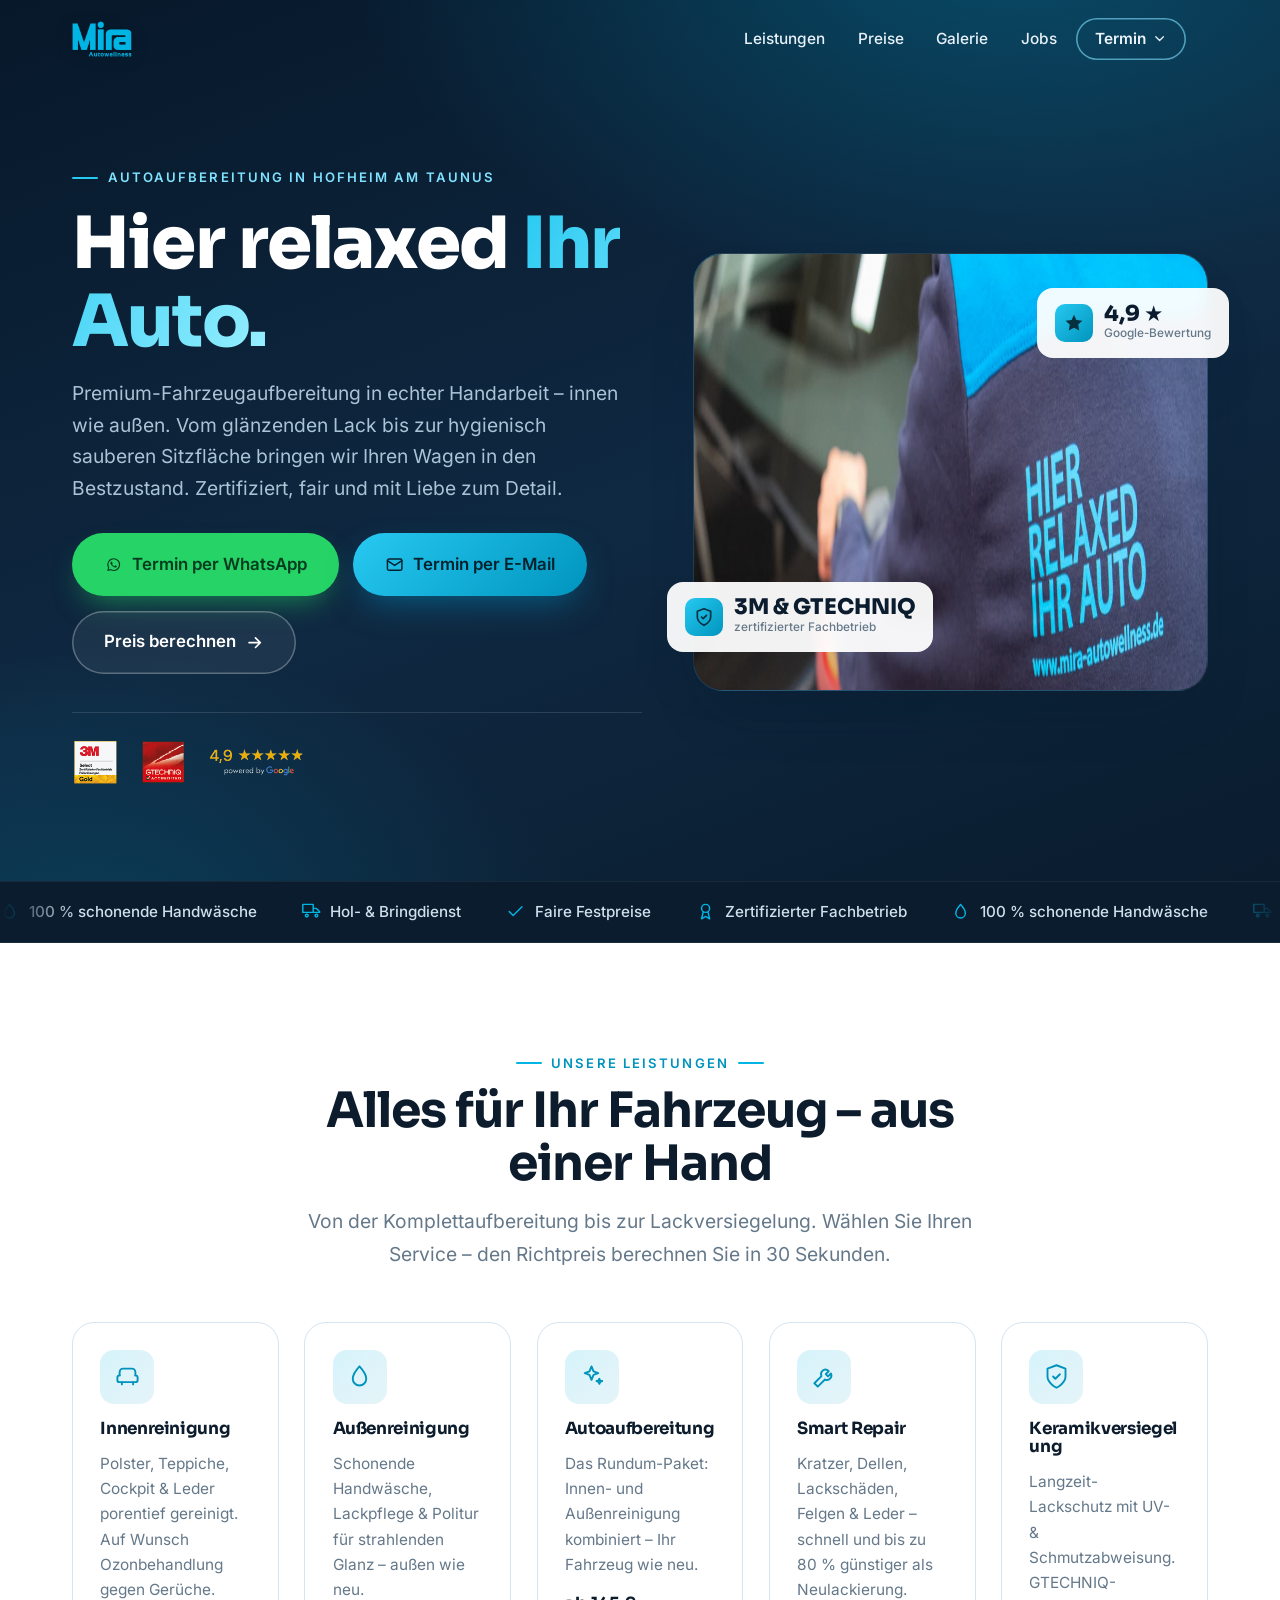
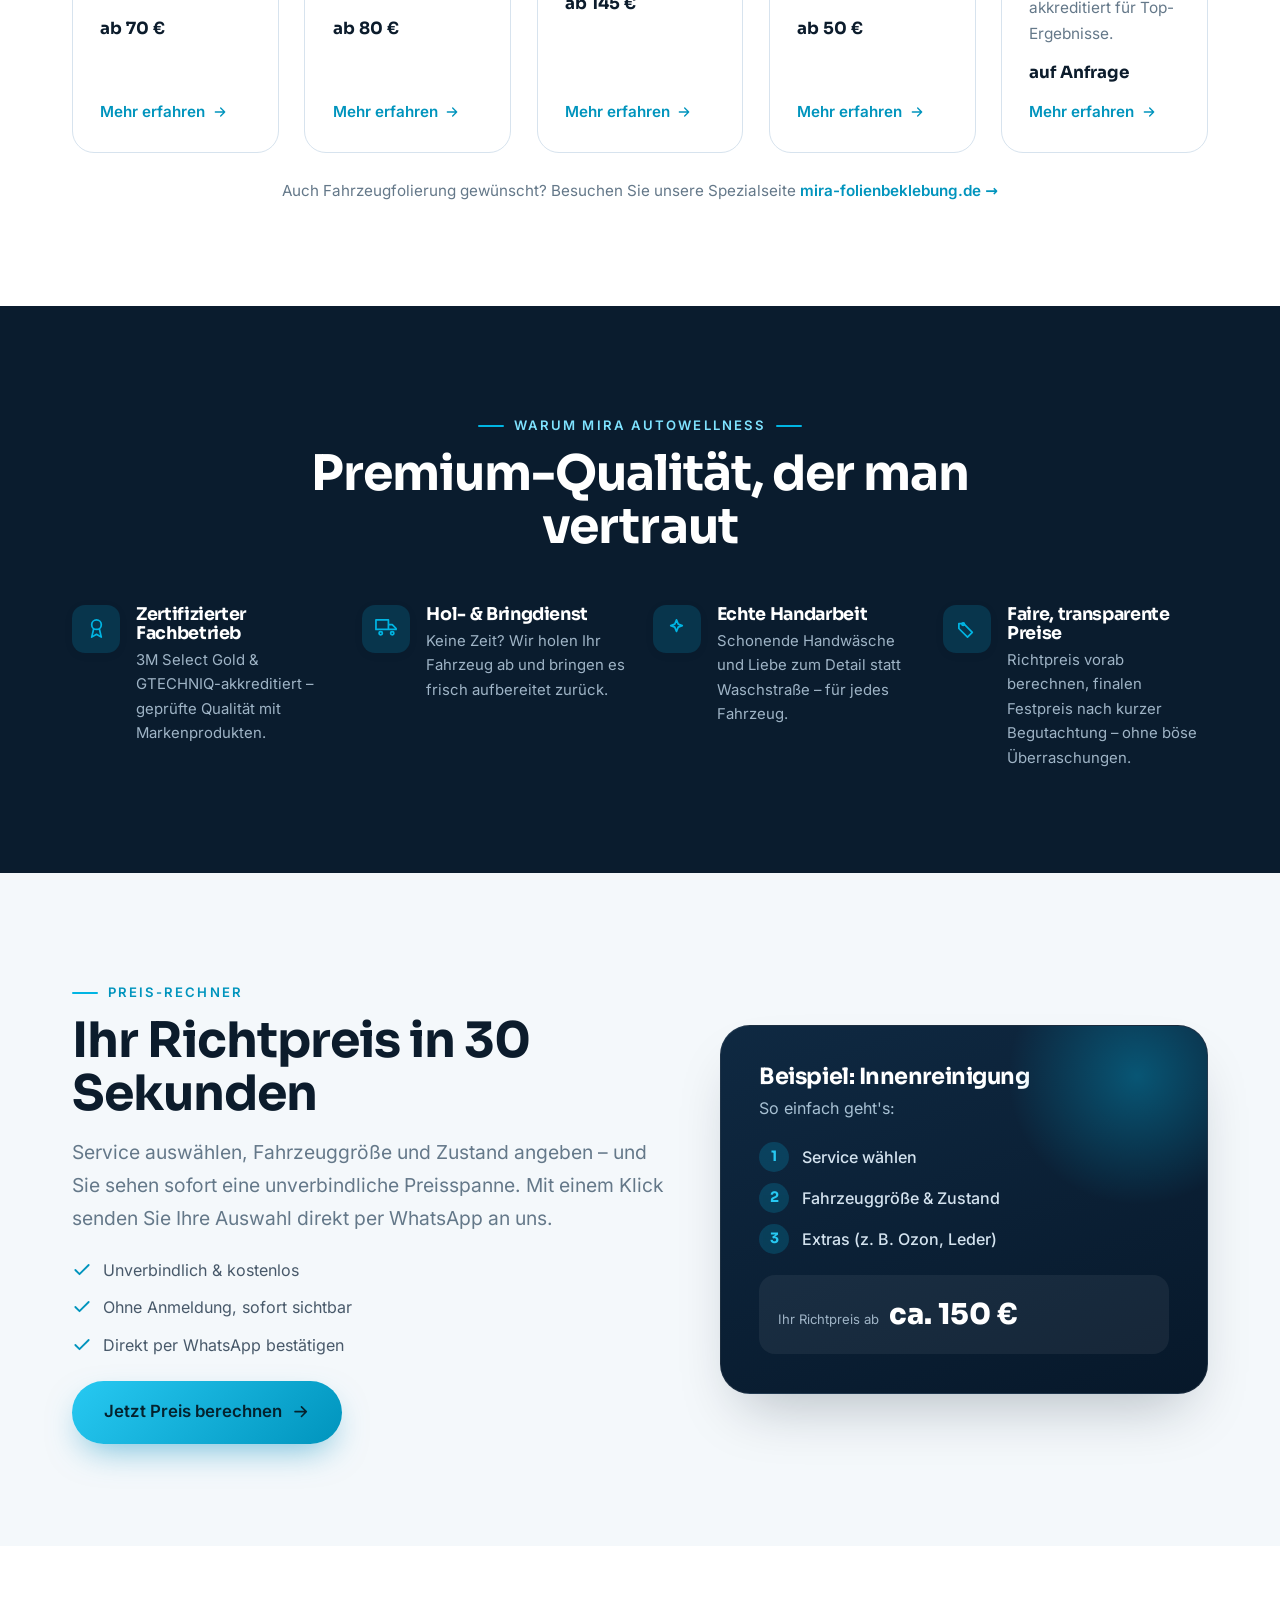
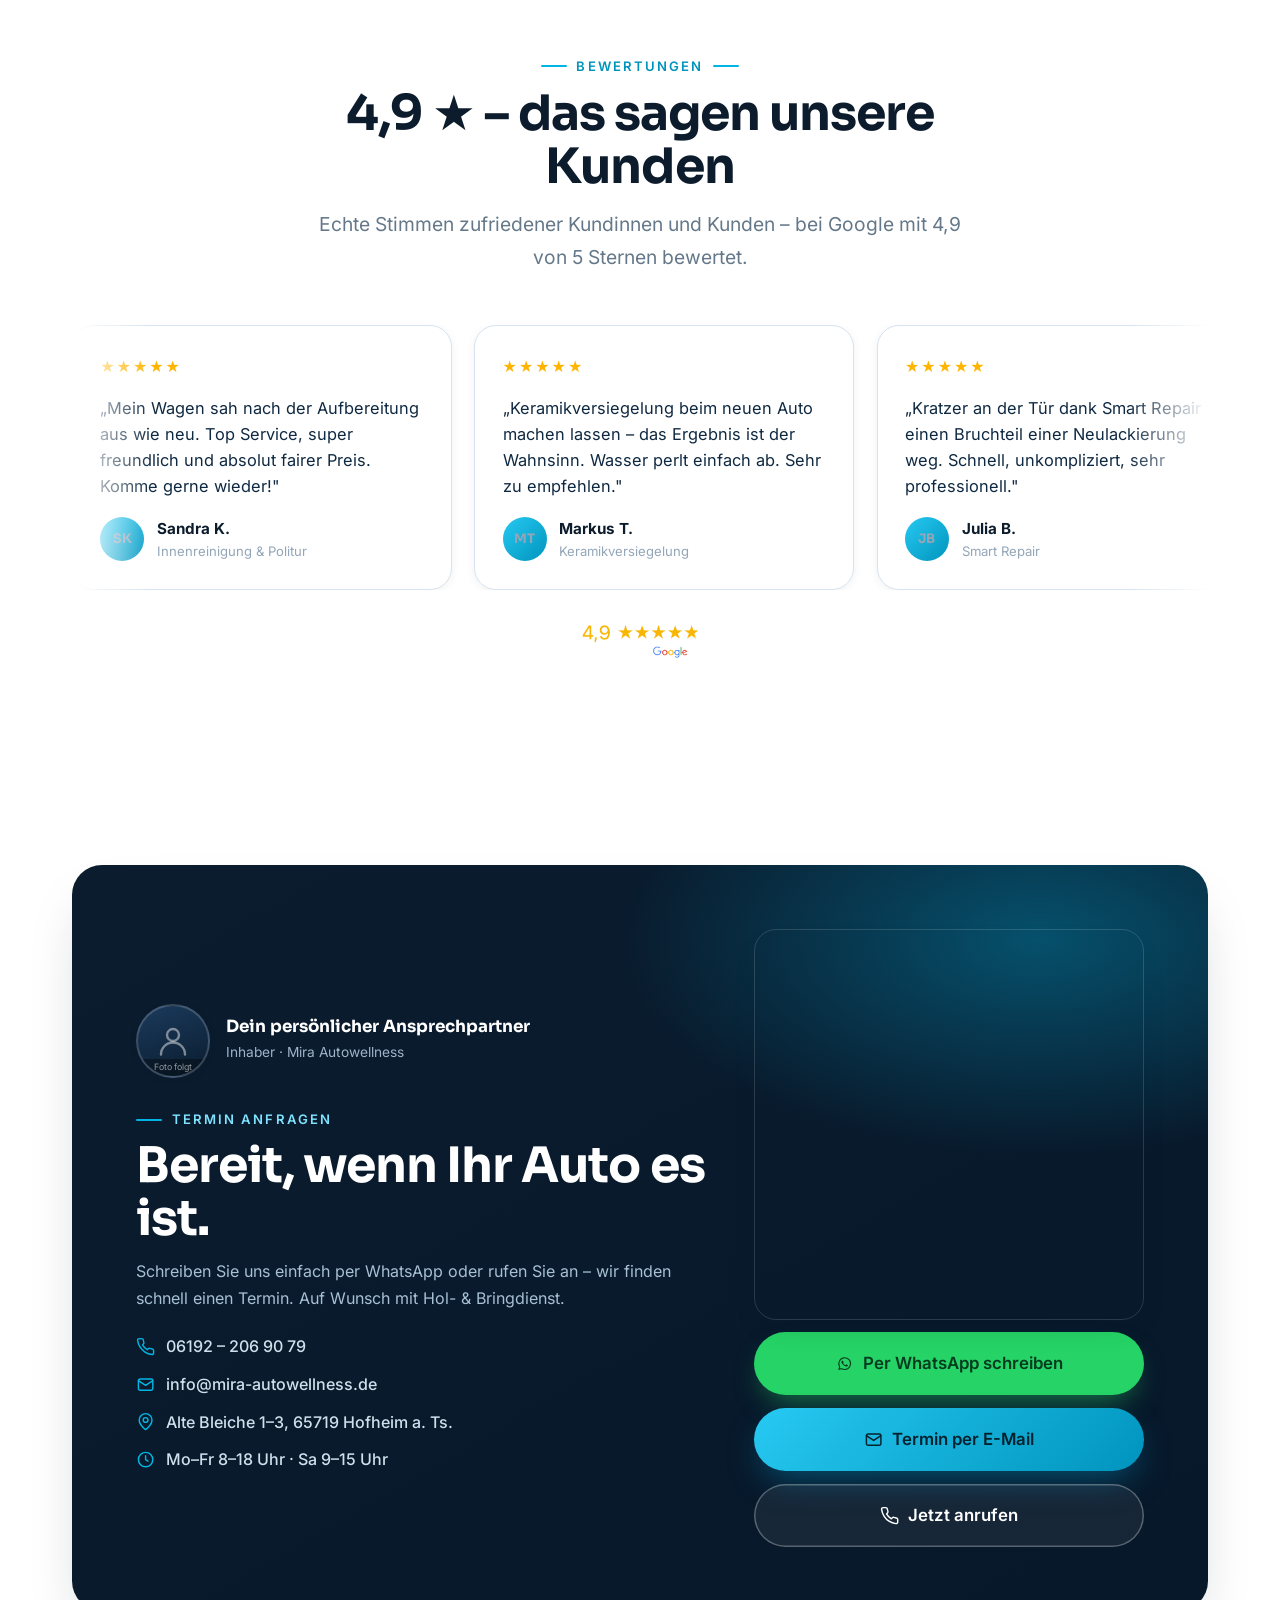
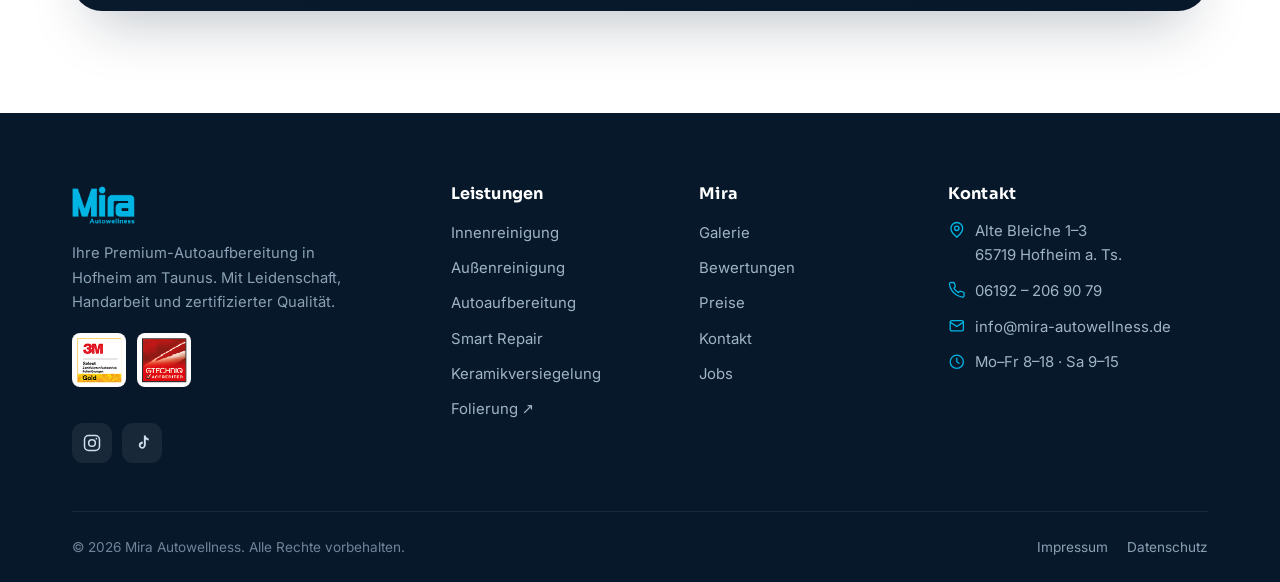
==== commit b3d99e58: "Add files via upload" ====
--- a/index.html
+++ b/index.html
@@ -106,11 +106,7 @@
 
     <div class="hero__visual reveal" data-d="2">
       <div class="hero__photo">
-        <svg class="ph-car" viewBox="0 0 24 24" fill="none" stroke="currentColor" stroke-width="1.2" stroke-linecap="round" stroke-linejoin="round" aria-hidden="true"><path d="M19 17h2c.6 0 1-.4 1-1v-3c0-.9-.7-1.7-1.5-1.9C18.7 10.6 16 10 16 10s-1.3-1.4-2.2-2.3c-.5-.4-1.1-.7-1.8-.7H5c-.6 0-1.1.4-1.4.9l-1.4 2.9A3.7 3.7 0 0 0 2 12v4c0 .6.4 1 1 1h2"/><circle cx="7" cy="17" r="2"/><circle cx="17" cy="17" r="2"/></svg>
-        <span class="ph-label">
-          <svg viewBox="0 0 24 24" width="14" height="14" fill="none" stroke="currentColor" stroke-width="1.8" stroke-linecap="round" stroke-linejoin="round" aria-hidden="true"><rect x="3" y="5" width="18" height="14" rx="2"/><circle cx="9" cy="11" r="2"/><path d="m21 15-5-5L5 19"/></svg>
-          Platzhalter – Ihr Foto kommt hierhin
-        </span>
+        <img src="assets/img/hero-politur.jpg" alt="Mira-Autowellness-Mitarbeiter poliert einen schwarzen Wagen in Handarbeit" width="1500" height="924" fetchpriority="high" />
       </div>
       <div class="hero__float hero__float--rating">
         <div class="ic"><svg viewBox="0 0 24 24" fill="currentColor" aria-hidden="true"><path d="M12 2l2.9 6.3L22 9.2l-5 4.7 1.3 7L12 17.8 5.7 21l1.3-7-5-4.7 7.1-.9z"/></svg></div>
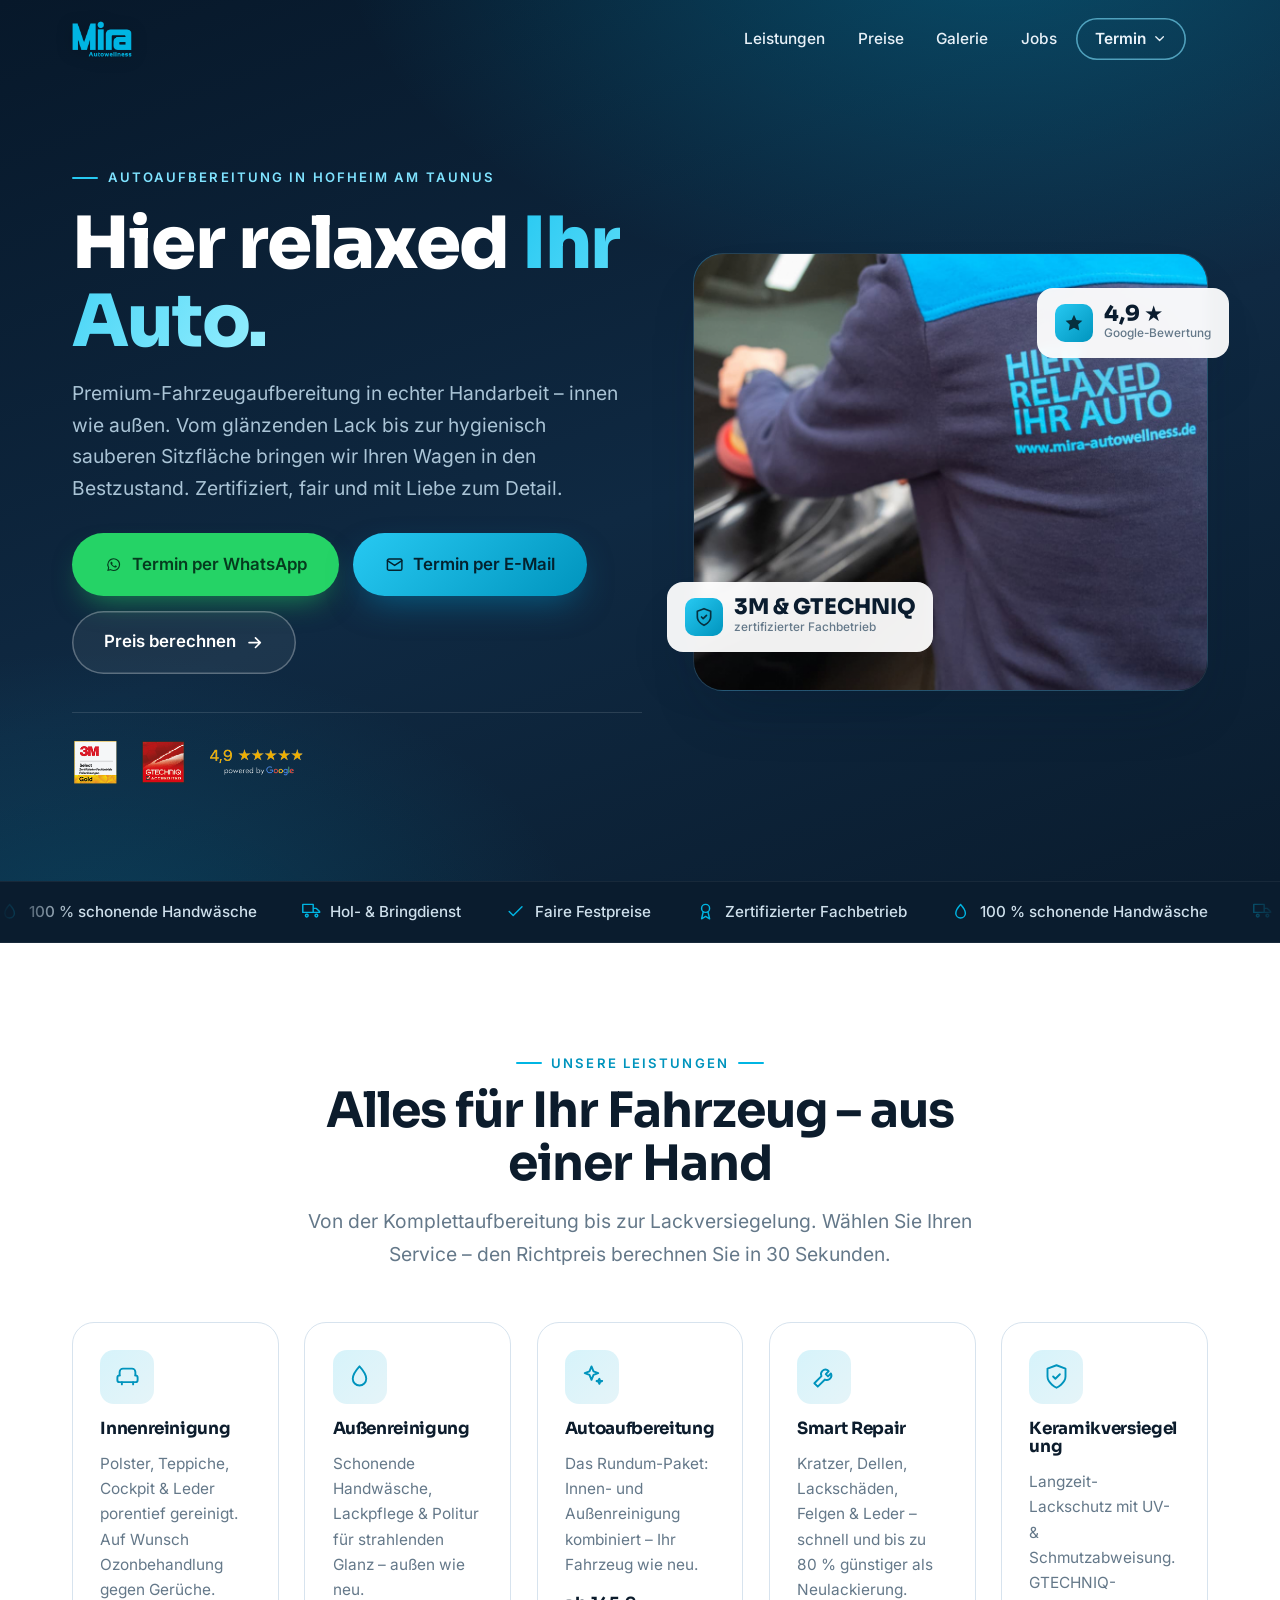
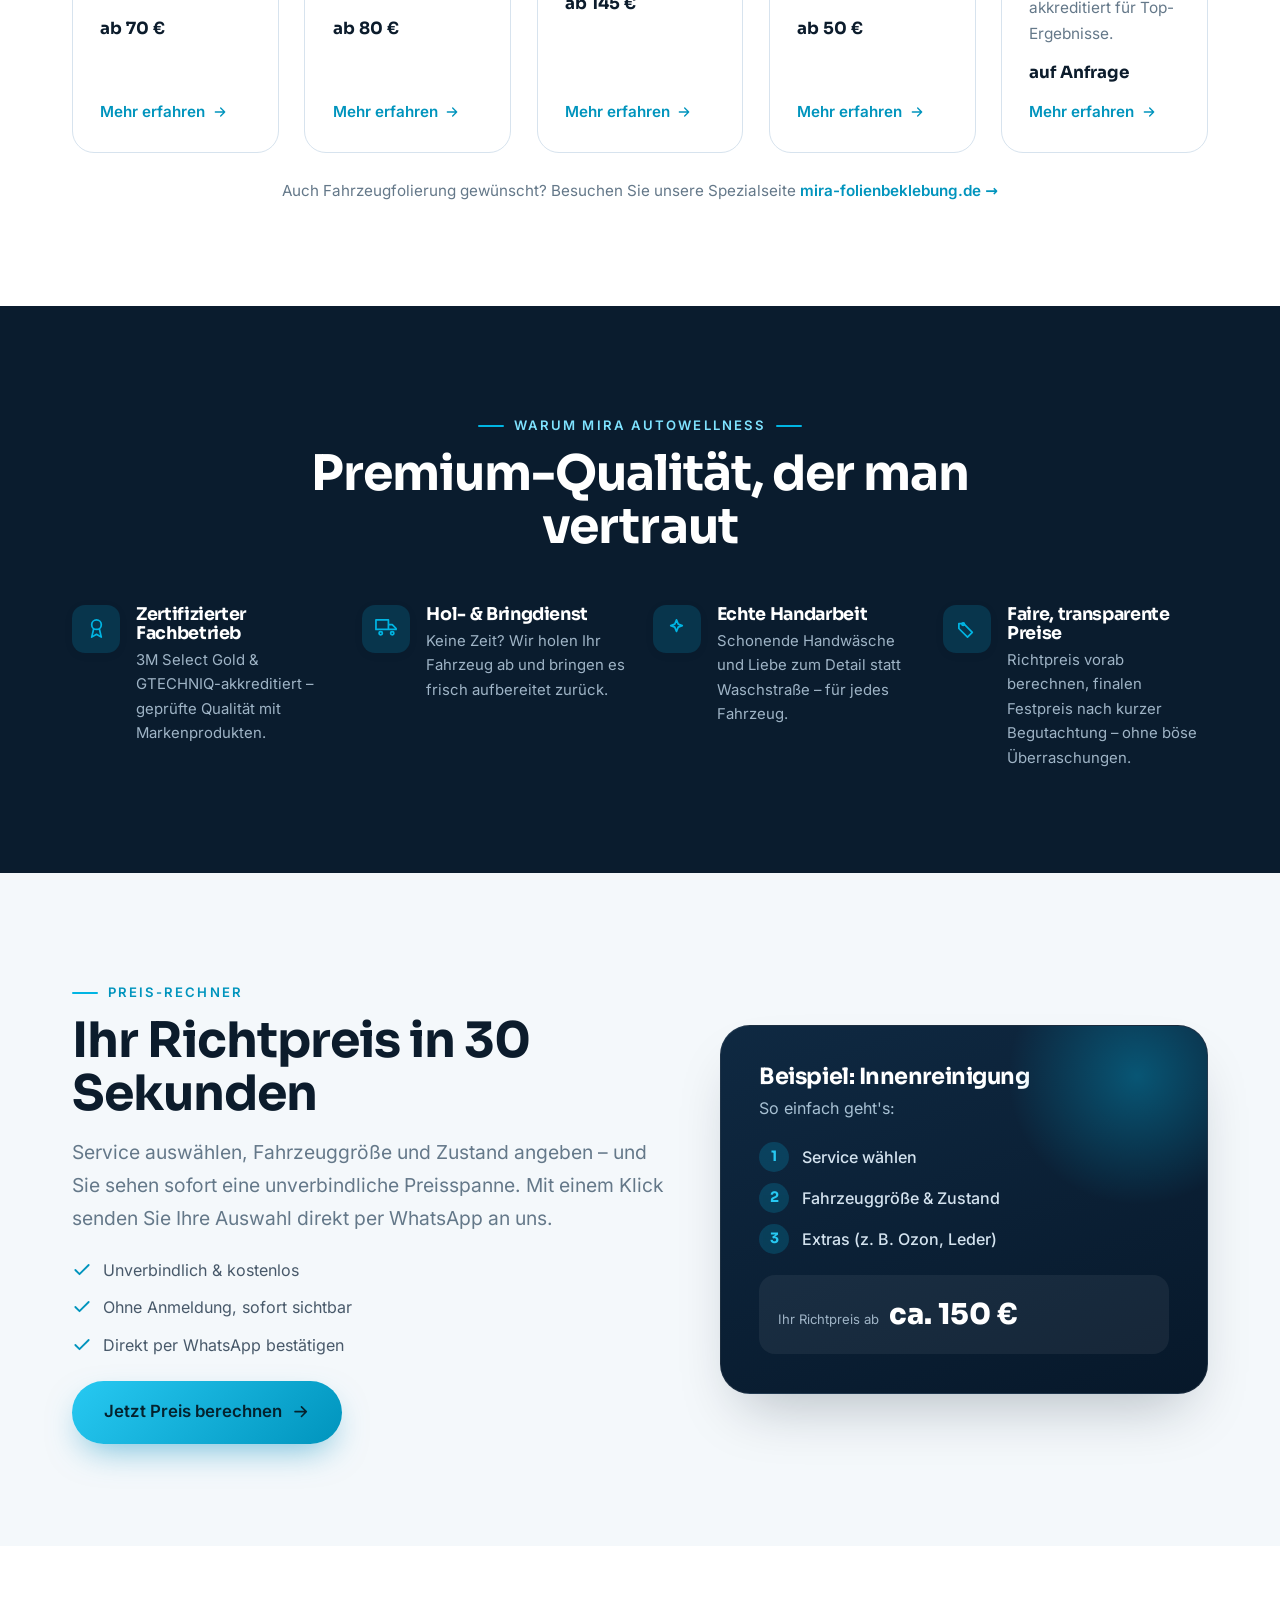
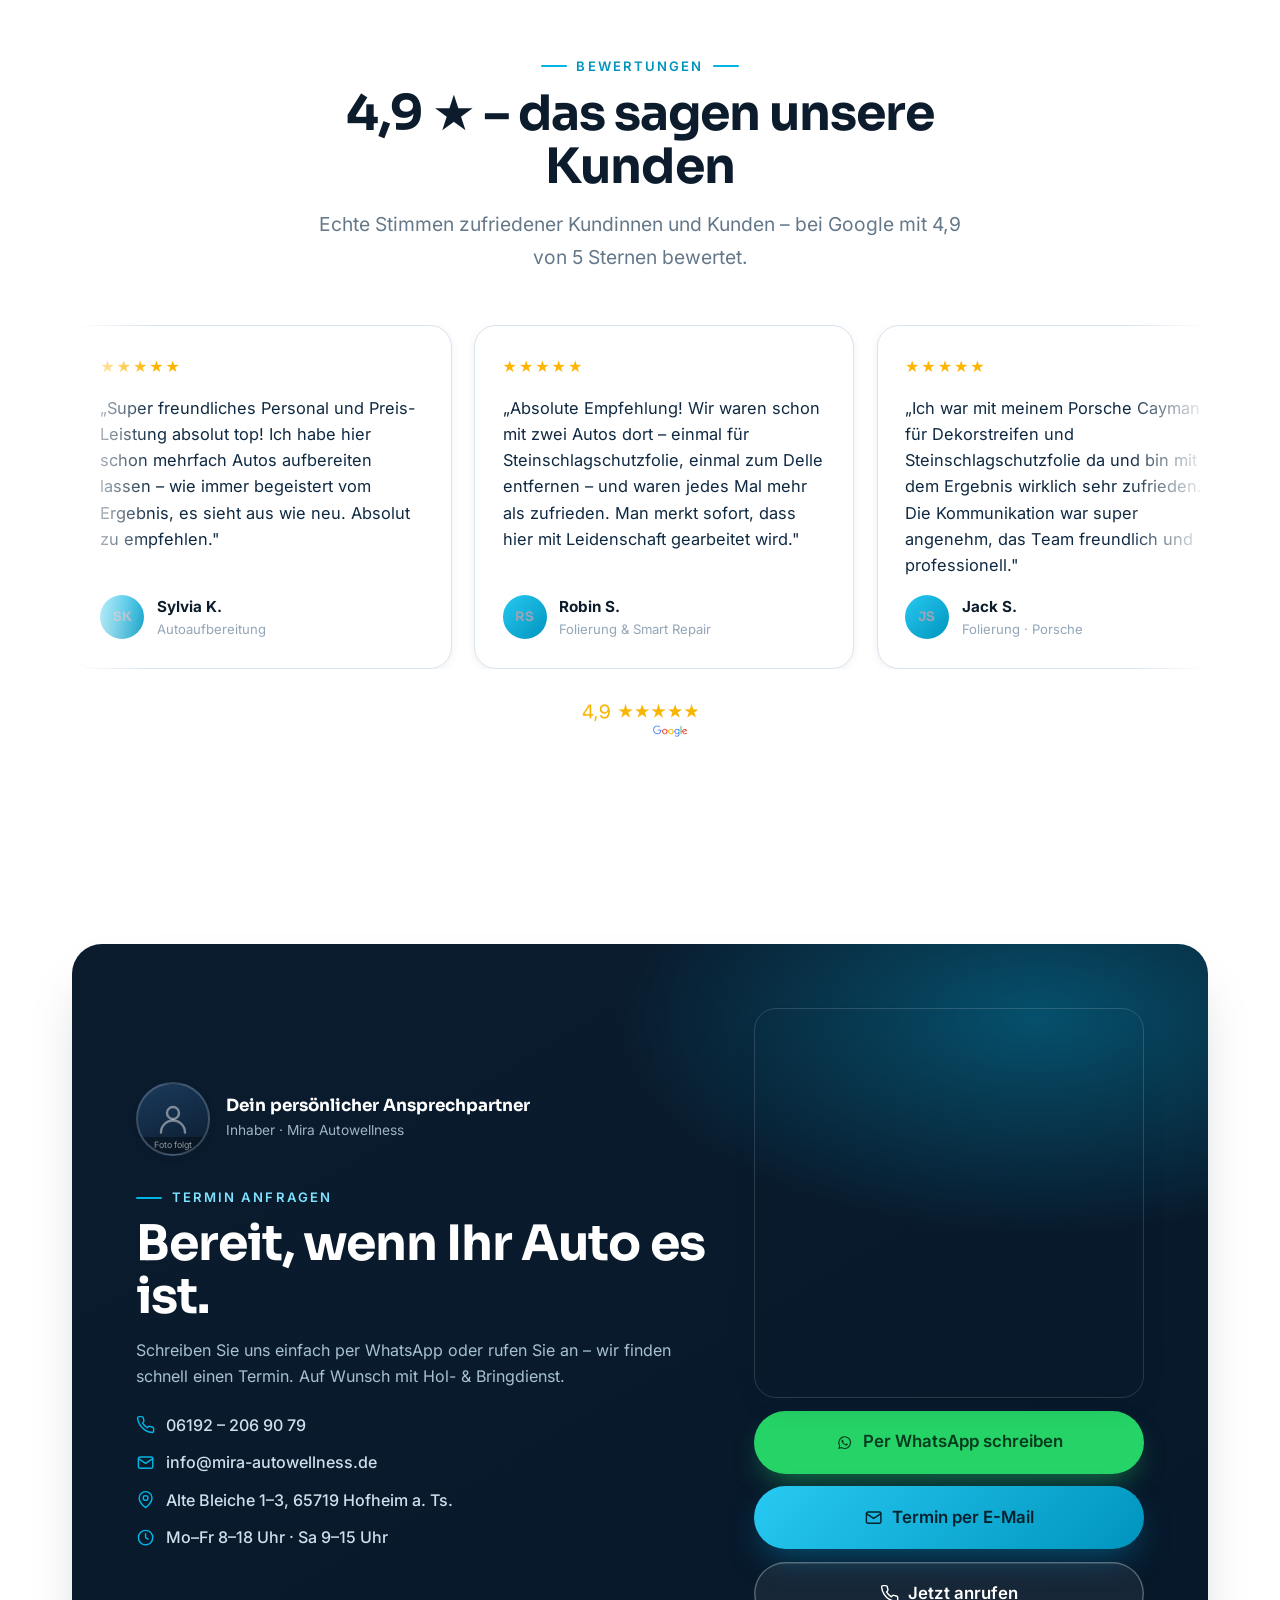
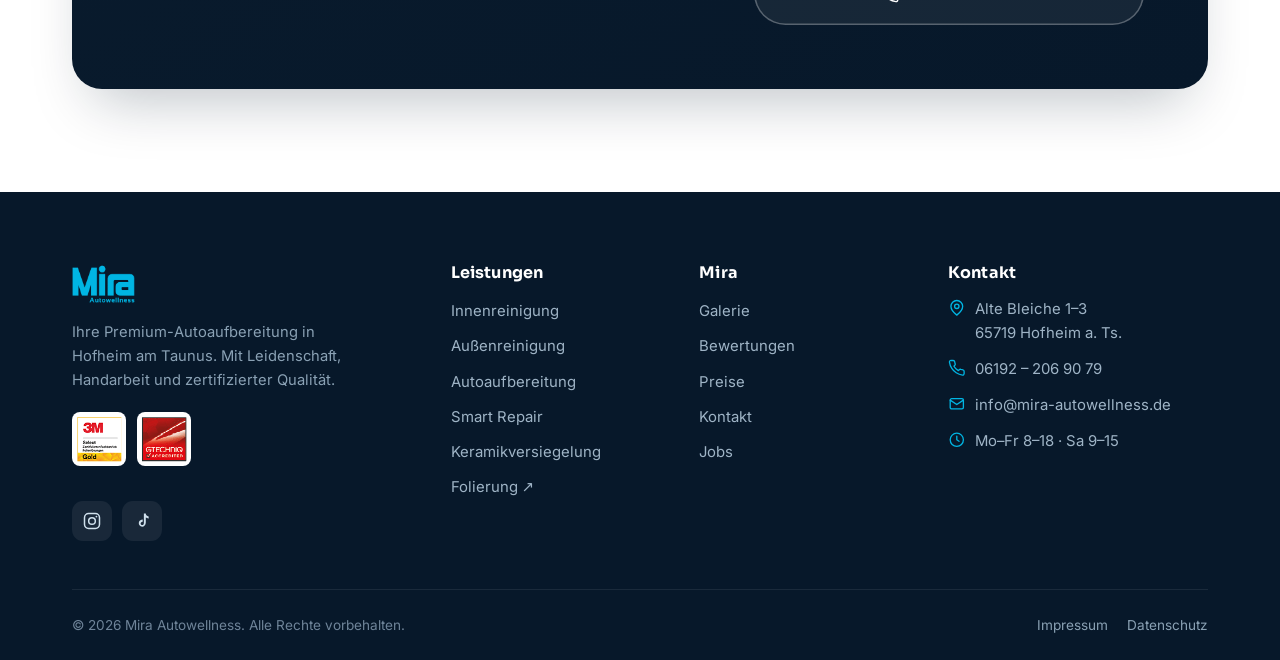
==== commit 9324c225: "Echte Google-Bewertungen und Instagram-Beiträge einbinden Ersetzt die Platzhalter-Bewertungen auf de" ====
--- a/index.html
+++ b/index.html
@@ -256,38 +256,38 @@
       <h2>4,9 ★ – das sagen unsere Kunden</h2>
       <p class="lead">Echte Stimmen zufriedener Kundinnen und Kunden – bei Google mit 4,9 von 5 Sternen bewertet.</p>
     </div>
-    <!-- Platzhalter-Bewertungen: vor dem Launch durch echte Google-Rezensionen ersetzen -->
+    <!-- Echte Google-Rezensionen; Nachnamen aus Datenschutzgründen abgekürzt, keine Profilfotos übernommen -->
     <div class="quotes-marquee reveal">
       <div class="grid quotes">
         <figure class="quote">
           <div class="stars">★★★★★</div>
-          <p>„Mein Wagen sah nach der Aufbereitung aus wie neu. Top Service, super freundlich und absolut fairer Preis. Komme gerne wieder!"</p>
-          <figcaption class="quote__by"><span class="quote__av">SK</span><span><b>Sandra K.</b><span>Innenreinigung &amp; Politur</span></span></figcaption>
-        </figure>
-        <figure class="quote">
-          <div class="stars">★★★★★</div>
-          <p>„Keramikversiegelung beim neuen Auto machen lassen – das Ergebnis ist der Wahnsinn. Wasser perlt einfach ab. Sehr zu empfehlen."</p>
-          <figcaption class="quote__by"><span class="quote__av">MT</span><span><b>Markus T.</b><span>Keramikversiegelung</span></span></figcaption>
-        </figure>
-        <figure class="quote">
-          <div class="stars">★★★★★</div>
-          <p>„Kratzer an der Tür dank Smart Repair für einen Bruchteil einer Neulackierung weg. Schnell, unkompliziert, sehr professionell."</p>
-          <figcaption class="quote__by"><span class="quote__av">JB</span><span><b>Julia B.</b><span>Smart Repair</span></span></figcaption>
-        </figure>
-        <figure class="quote">
-          <div class="stars">★★★★★</div>
-          <p>„Handwäsche statt Waschstraße – man sieht den Unterschied sofort. Lack glänzt wie frisch poliert, sehr sorgfältige Arbeit."</p>
-          <figcaption class="quote__by"><span class="quote__av">TR</span><span><b>Thomas R.</b><span>Außenreinigung</span></span></figcaption>
-        </figure>
-        <figure class="quote">
-          <div class="stars">★★★★★</div>
-          <p>„Auto stand vor dem Verkauf komplett innen und außen aufbereitet da – der Käufer war begeistert, hat sich sofort ausgezahlt."</p>
-          <figcaption class="quote__by"><span class="quote__av">AS</span><span><b>Anna S.</b><span>Autoaufbereitung</span></span></figcaption>
-        </figure>
-        <figure class="quote">
-          <div class="stars">★★★★★</div>
-          <p>„Auto morgens abgeholt, abends frisch aufbereitet zurückgebracht – super unkompliziert und ein wirklich freundliches Team."</p>
-          <figcaption class="quote__by"><span class="quote__av">PL</span><span><b>Peter L.</b><span>Hol- &amp; Bringdienst</span></span></figcaption>
+          <p>„Super freundliches Personal und Preis-Leistung absolut top! Ich habe hier schon mehrfach Autos aufbereiten lassen – wie immer begeistert vom Ergebnis, es sieht aus wie neu. Absolut zu empfehlen."</p>
+          <figcaption class="quote__by"><span class="quote__av">SK</span><span><b>Sylvia K.</b><span>Autoaufbereitung</span></span></figcaption>
+        </figure>
+        <figure class="quote">
+          <div class="stars">★★★★★</div>
+          <p>„Absolute Empfehlung! Wir waren schon mit zwei Autos dort – einmal für Steinschlagschutzfolie, einmal zum Delle entfernen – und waren jedes Mal mehr als zufrieden. Man merkt sofort, dass hier mit Leidenschaft gearbeitet wird."</p>
+          <figcaption class="quote__by"><span class="quote__av">RS</span><span><b>Robin S.</b><span>Folierung &amp; Smart Repair</span></span></figcaption>
+        </figure>
+        <figure class="quote">
+          <div class="stars">★★★★★</div>
+          <p>„Ich war mit meinem Porsche Cayman S für Dekorstreifen und Steinschlagschutzfolie da und bin mit dem Ergebnis wirklich sehr zufrieden. Die Kommunikation war super angenehm, das Team freundlich und professionell."</p>
+          <figcaption class="quote__by"><span class="quote__av">JS</span><span><b>Jack S.</b><span>Folierung · Porsche</span></span></figcaption>
+        </figure>
+        <figure class="quote">
+          <div class="stars">★★★★★</div>
+          <p>„Habe meinen Lackschaden am Kotflügel reparieren lassen und bin begeistert. Die Arbeit war schnell, sauber und mit Liebe zum Detail – glänzt wieder wie ein Superstar! Dazu super nettes Team."</p>
+          <figcaption class="quote__by"><span class="quote__av">CS</span><span><b>C. S.</b><span>Smart Repair</span></span></figcaption>
+        </figure>
+        <figure class="quote">
+          <div class="stars">★★★★★</div>
+          <p>„Ich bin der Firma Mira unendlich dankbar. Das geerbte Auto war seit 10 Jahren nicht mehr sauber gemacht worden – nach zwei Tagen strahlt es wie neu. Die serviceorientierte und liebe Art der Mitarbeiter war grandios."</p>
+          <figcaption class="quote__by"><span class="quote__av">RA</span><span><b>Romina A.</b><span>Autoaufbereitung</span></span></figcaption>
+        </figure>
+        <figure class="quote">
+          <div class="stars">★★★★★</div>
+          <p>„Wir haben unsere beiden Familienautos samt aller Croissant-Krümel, festgetretenen Haribos und Polsterflecken abgegeben – und haben jetzt zwei Autos, die aussehen wie neu. Rundum zufrieden, klare Weiterempfehlung!"</p>
+          <figcaption class="quote__by"><span class="quote__av">KS</span><span><b>K. S.</b><span>Innenreinigung</span></span></figcaption>
         </figure>
       </div>
     </div>
--- a/css/styles.css
+++ b/css/styles.css
@@ -292,6 +292,7 @@
   display:grid;place-items:center;
   border:1px solid rgba(255,255,255,.1);
 }
+.hero__photo img{width:100%;height:100%;object-fit:cover;object-position:75% center}
 .hero__photo .ph-car{width:74%;color:rgba(255,255,255,.16)}
 .hero__photo .ph-label{
   position:absolute;top:1rem;left:1rem;right:1rem;
@@ -551,6 +552,19 @@
 .breadcrumb a{color:#9fb4c6}
 .breadcrumb a:hover{color:var(--cyan-bright)}
 .breadcrumb span{color:#5f7588}
+
+/* ---------- Media (Fotos & Videos auf Leistungsseiten) ------------------ */
+.media-grid{display:grid;gap:clamp(.8rem,2vw,1.4rem);grid-template-columns:repeat(auto-fit,minmax(240px,1fr))}
+.media-grid--2{grid-template-columns:repeat(auto-fit,minmax(300px,1fr));max-width:900px;margin-inline:auto}
+.media-shot{margin:0;border-radius:var(--r-lg);overflow:hidden;box-shadow:var(--sh-sm);border:1px solid var(--line);aspect-ratio:3/2;background:linear-gradient(160deg,#13314f,#0a1c2e)}
+.media-shot img{width:100%;height:100%;object-fit:cover;display:block}
+/* Vorher/Nachher-Grafiken: kein Crop (eingebrannter Text soll ganz sichtbar bleiben) */
+.media-ba{display:grid;gap:clamp(.8rem,2vw,1.4rem);grid-template-columns:repeat(auto-fit,minmax(240px,1fr))}
+.media-ba figure{margin:0}
+.media-ba img{width:100%;height:auto;display:block;border-radius:var(--r-lg);box-shadow:var(--sh-sm);border:1px solid var(--line)}
+.media-ba figcaption{margin-top:.6rem;text-align:center;font-weight:600;font-size:.9rem;color:var(--slate-500)}
+/* Smart-Repair-Videos */
+.svideo{width:100%;aspect-ratio:16/9;border-radius:var(--r-lg);box-shadow:var(--sh);border:1px solid var(--line);background:var(--navy-800);display:block;object-fit:cover}
 
 /* ---------- Price list (overview) --------------------------------------- */
 .pricelist{display:grid;gap:.8rem;max-width:820px}
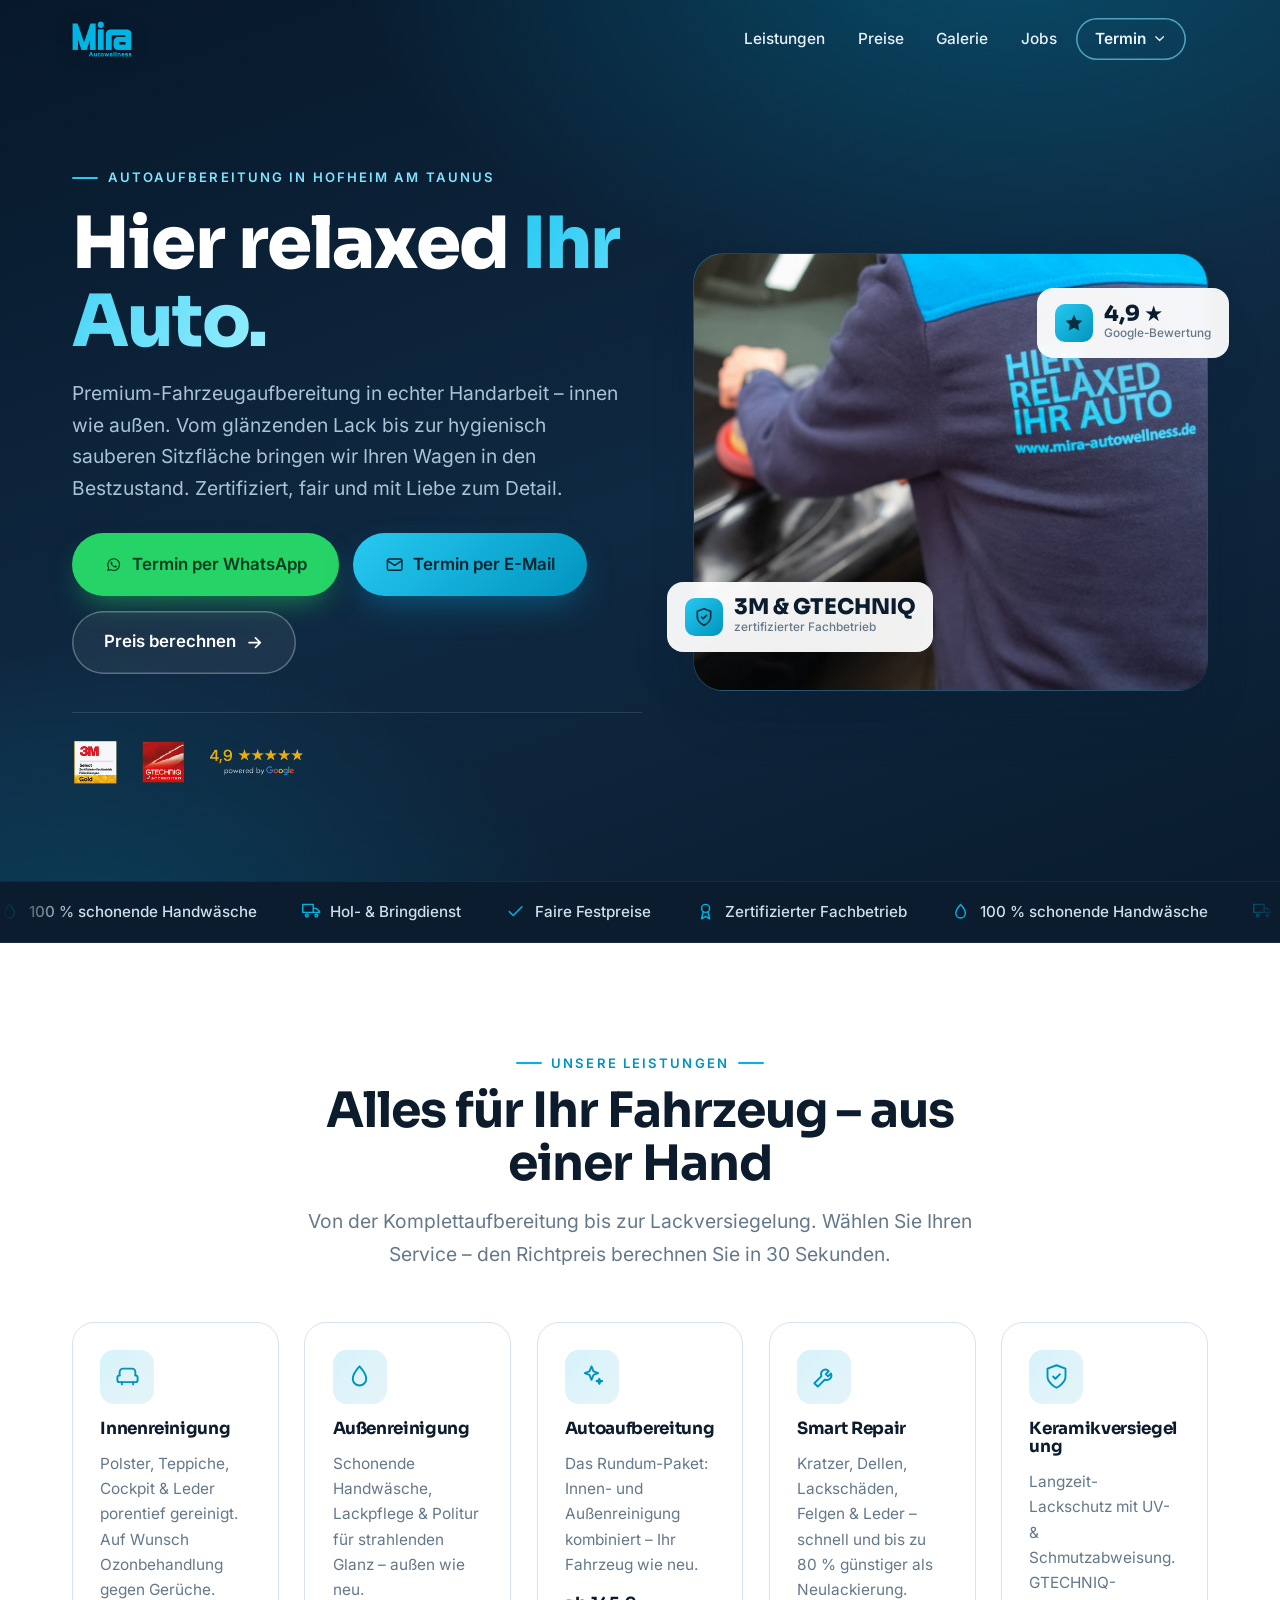
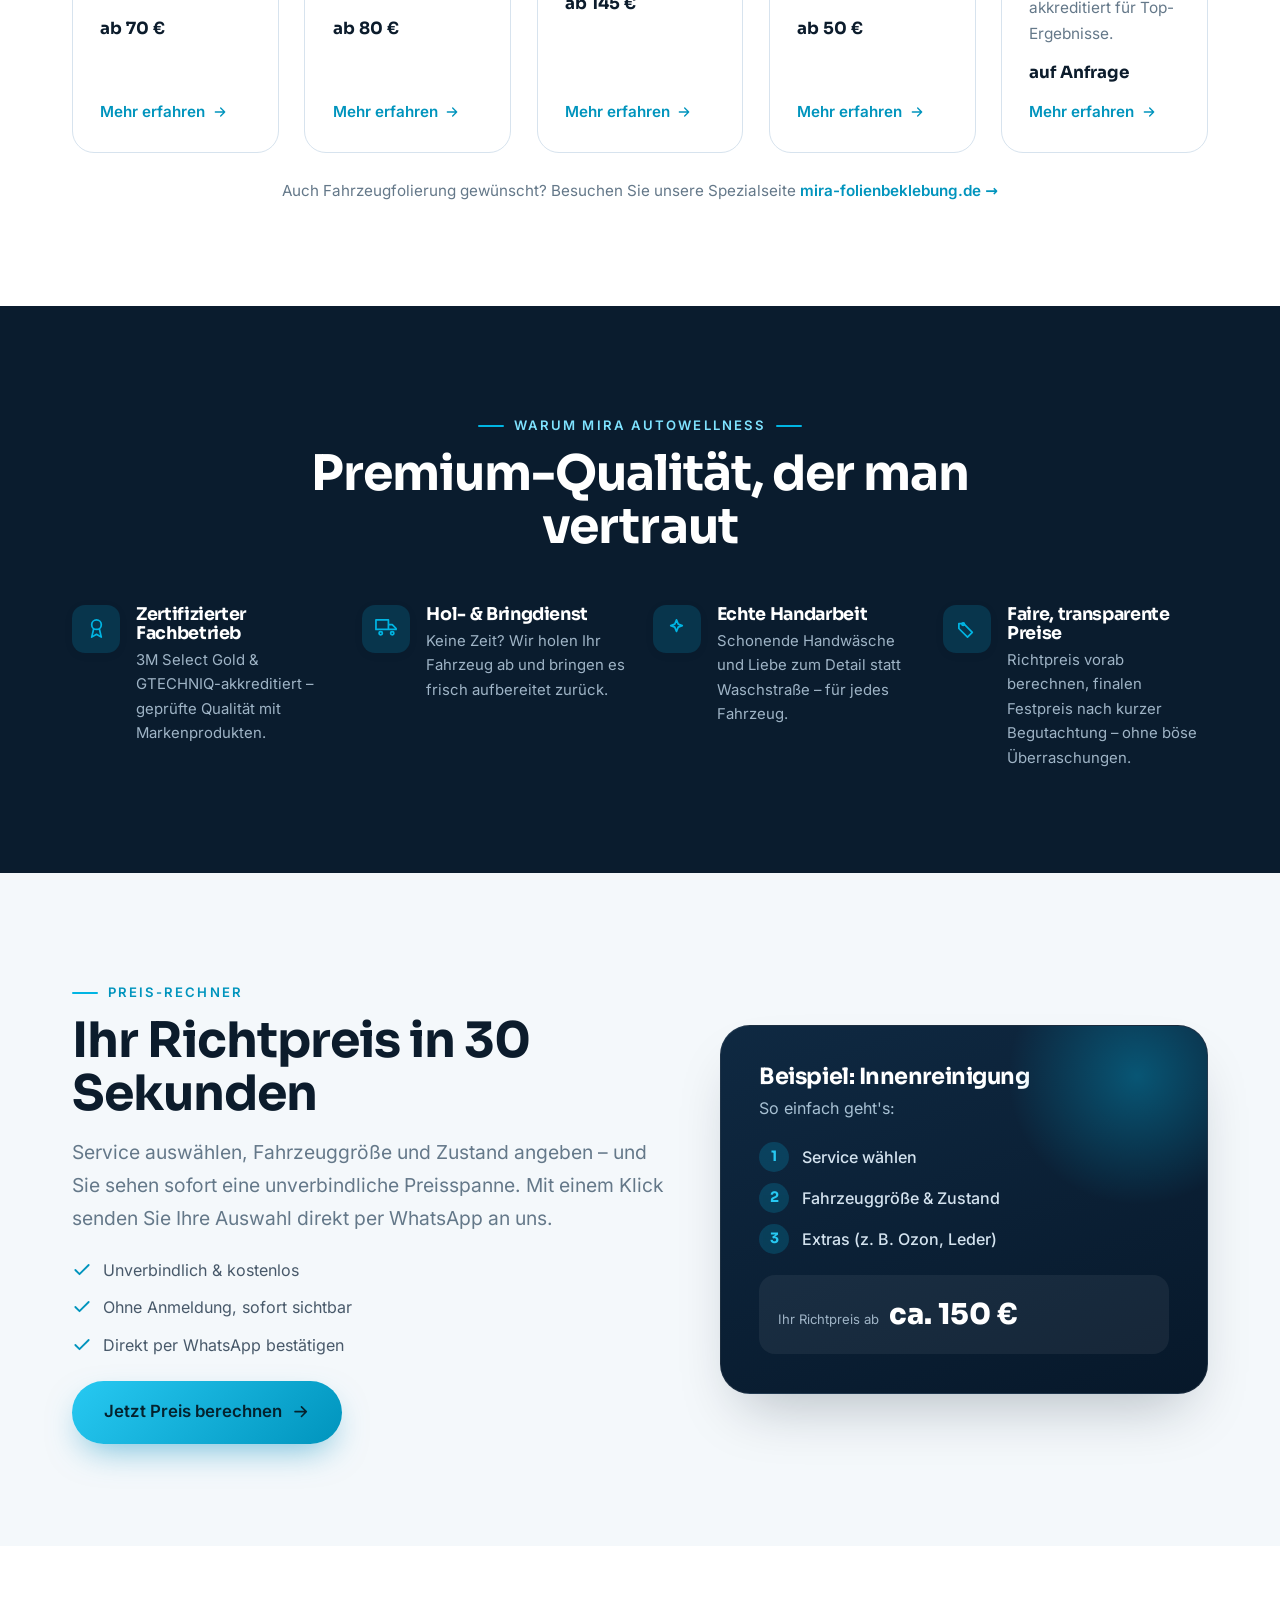
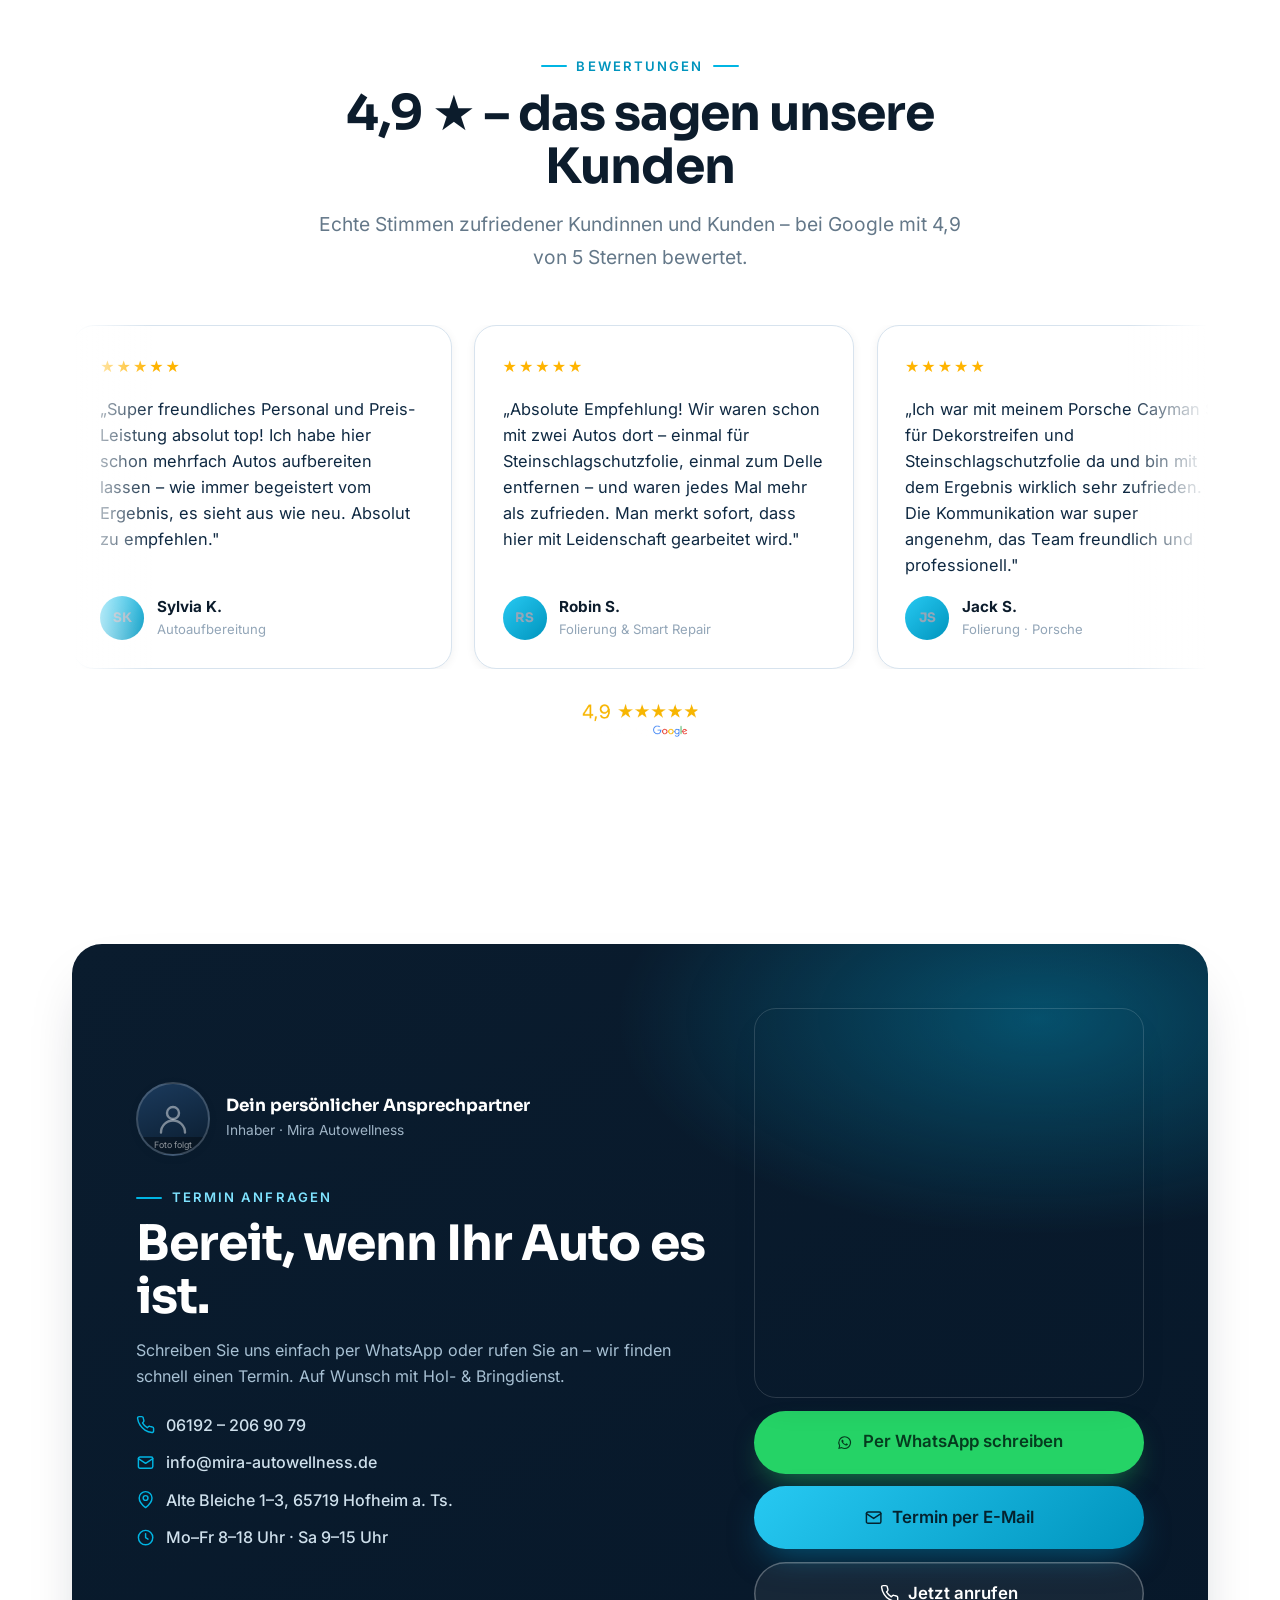
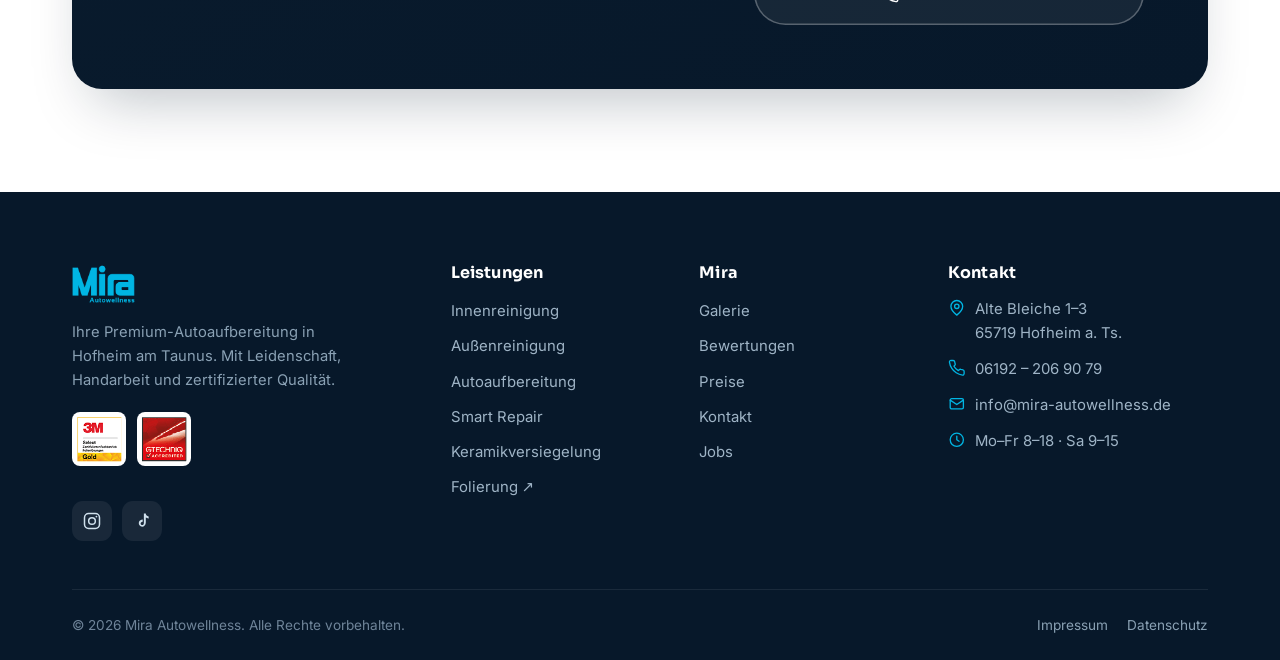
==== commit 43149120: "SEO-Komplettpaket: strukturierte Daten, Social-Tags, Sitemap, KI-Auffindbarkeit, Bild-Performance Da" ====
--- a/index.html
+++ b/index.html
@@ -14,23 +14,90 @@
 <title>Mira Autowellness · Premium Autoaufbereitung in Hofheim am Taunus</title>
 <meta name="description" content="Professionelle Fahrzeugaufbereitung, Innenreinigung, Keramikversiegelung & Smart Repair in Hofheim am Taunus. 3M-zertifiziert, GTECHNIQ-akkreditiert, 4,9★ bei Google. Jetzt Termin per WhatsApp anfragen." />
 <meta name="theme-color" content="#0a1c2e" />
+<link rel="canonical" href="https://mira-autowellness.de/" />
+<meta property="og:type" content="website" />
+<meta property="og:site_name" content="Mira Autowellness" />
+<meta property="og:locale" content="de_DE" />
+<meta property="og:url" content="https://mira-autowellness.de/" />
+<meta property="og:title" content="Mira Autowellness · Premium Autoaufbereitung in Hofheim am Taunus" />
+<meta property="og:description" content="Professionelle Fahrzeugaufbereitung, Innenreinigung, Keramikversiegelung & Smart Repair in Hofheim am Taunus. 3M-zertifiziert, GTECHNIQ-akkreditiert, 4,9★ bei Google. Jetzt Termin per WhatsApp anfragen." />
+<meta property="og:image" content="https://mira-autowellness.de/assets/img/og-image.jpg" />
+<meta property="og:image:width" content="1200" />
+<meta property="og:image:height" content="630" />
+<meta property="og:image:alt" content="Mira Autowellness – Autoaufbereitung in Hofheim am Taunus" />
+<meta name="twitter:card" content="summary_large_image" />
 <link rel="icon" href="assets/favicon.svg" type="image/svg+xml" />
 <link rel="apple-touch-icon" href="assets/logo/logo.png" />
-
-<!-- Open Graph -->
-<meta property="og:type" content="website" />
-<meta property="og:title" content="Mira Autowellness · Premium Autoaufbereitung in Hofheim" />
-<meta property="og:description" content="Fahrzeugaufbereitung, Innenreinigung, Keramikversiegelung & Smart Repair. 3M & GTECHNIQ zertifiziert, 4,9★ bei Google." />
-<meta property="og:locale" content="de_DE" />
 
 <link rel="preload" href="assets/fonts/sora-800.woff2" as="font" type="font/woff2" crossorigin />
 <link rel="preload" href="assets/fonts/inter-400.woff2" as="font" type="font/woff2" crossorigin />
 <link rel="stylesheet" href="css/styles.css" />
-
-<!-- ===========================================================
-     TODO vor dem Launch: Platzhalter-Nummer ersetzen!
-     WhatsApp-Platzhalter = Festnetz +49 6192 2069079  (wa.me/4915115298007)
-     =========================================================== -->
+<script type="application/ld+json">
+{
+ "@context": "https://schema.org",
+ "@graph": [
+  {
+   "@type": "AutomotiveBusiness",
+   "@id": "https://mira-autowellness.de/#business",
+   "name": "Mira Autowellness",
+   "description": "Premium-Autoaufbereitung in Hofheim am Taunus: Innenreinigung, Außenreinigung, komplette Fahrzeugaufbereitung, Smart Repair und Keramikversiegelung in echter Handarbeit. 3M-zertifiziert und GTECHNIQ-akkreditiert.",
+   "url": "https://mira-autowellness.de/",
+   "telephone": "+4961922069079",
+   "email": "info@mira-autowellness.de",
+   "image": [
+    "https://mira-autowellness.de/assets/img/og-image.jpg",
+    "https://mira-autowellness.de/assets/img/hero-politur.jpg"
+   ],
+   "logo": "https://mira-autowellness.de/assets/logo/logo.png",
+   "priceRange": "€€",
+   "address": {
+    "@type": "PostalAddress",
+    "streetAddress": "Alte Bleiche 1–3",
+    "postalCode": "65719",
+    "addressLocality": "Hofheim am Taunus",
+    "addressRegion": "Hessen",
+    "addressCountry": "DE"
+   },
+   "geo": {
+    "@type": "GeoCoordinates",
+    "latitude": 50.0858392,
+    "longitude": 8.4442763
+   },
+   "openingHoursSpecification": [
+    {
+     "@type": "OpeningHoursSpecification",
+     "dayOfWeek": [
+      "Monday",
+      "Tuesday",
+      "Wednesday",
+      "Thursday",
+      "Friday"
+     ],
+     "opens": "08:00",
+     "closes": "18:00"
+    },
+    {
+     "@type": "OpeningHoursSpecification",
+     "dayOfWeek": "Saturday",
+     "opens": "09:00",
+     "closes": "15:00"
+    }
+   ],
+   "areaServed": "Hofheim am Taunus und Umgebung (Main-Taunus-Kreis)",
+   "sameAs": [
+    "https://www.instagram.com/miraautowellness",
+    "https://www.tiktok.com/@miraautowellness"
+   ]
+  },
+  {
+   "@type": "WebSite",
+   "name": "Mira Autowellness",
+   "url": "https://mira-autowellness.de/",
+   "inLanguage": "de"
+  }
+ ]
+}
+</script>
 </head>
 <body id="top">
 
--- a/css/styles.css
+++ b/css/styles.css
@@ -464,9 +464,16 @@
 }
 .quotes-marquee.is-marquee::before{left:0;background:linear-gradient(90deg,var(--white),transparent)}
 .quotes-marquee.is-marquee::after{right:0;background:linear-gradient(270deg,var(--white),transparent)}
-.quotes-marquee.is-marquee .quotes{display:flex;flex-wrap:nowrap;justify-content:flex-start;width:max-content;max-width:none;gap:1.4rem;animation:marquee 52s linear infinite}
-.quotes-marquee.is-marquee:hover .quotes{animation-play-state:paused}
+.quotes-marquee.is-marquee .quotes{display:flex;flex-wrap:nowrap;justify-content:flex-start;width:max-content;max-width:none;gap:1.4rem;will-change:transform}
 .quotes-marquee.is-marquee .quote{flex:0 0 clamp(300px,32vw,380px)}
+
+/* Mobil: kein Auto-Lauf — mit dem Daumen wischbar; main.js macht daraus eine Endlosschleife.
+   overscroll-behavior verhindert das Gummiband-Ziehen ins Weiße am harten Rand. */
+@media (max-width:820px){
+  .quotes-marquee.is-marquee{overflow-x:auto;overflow-y:hidden;-webkit-overflow-scrolling:touch;scroll-snap-type:x proximity;scroll-padding-inline:1rem;overscroll-behavior-x:none}
+  .quotes-marquee.is-marquee::before,.quotes-marquee.is-marquee::after{display:none}
+  .quotes-marquee.is-marquee .quote{scroll-snap-align:center}
+}
 
 /* ---------- CTA / contact band ------------------------------------------ */
 .cta-band{
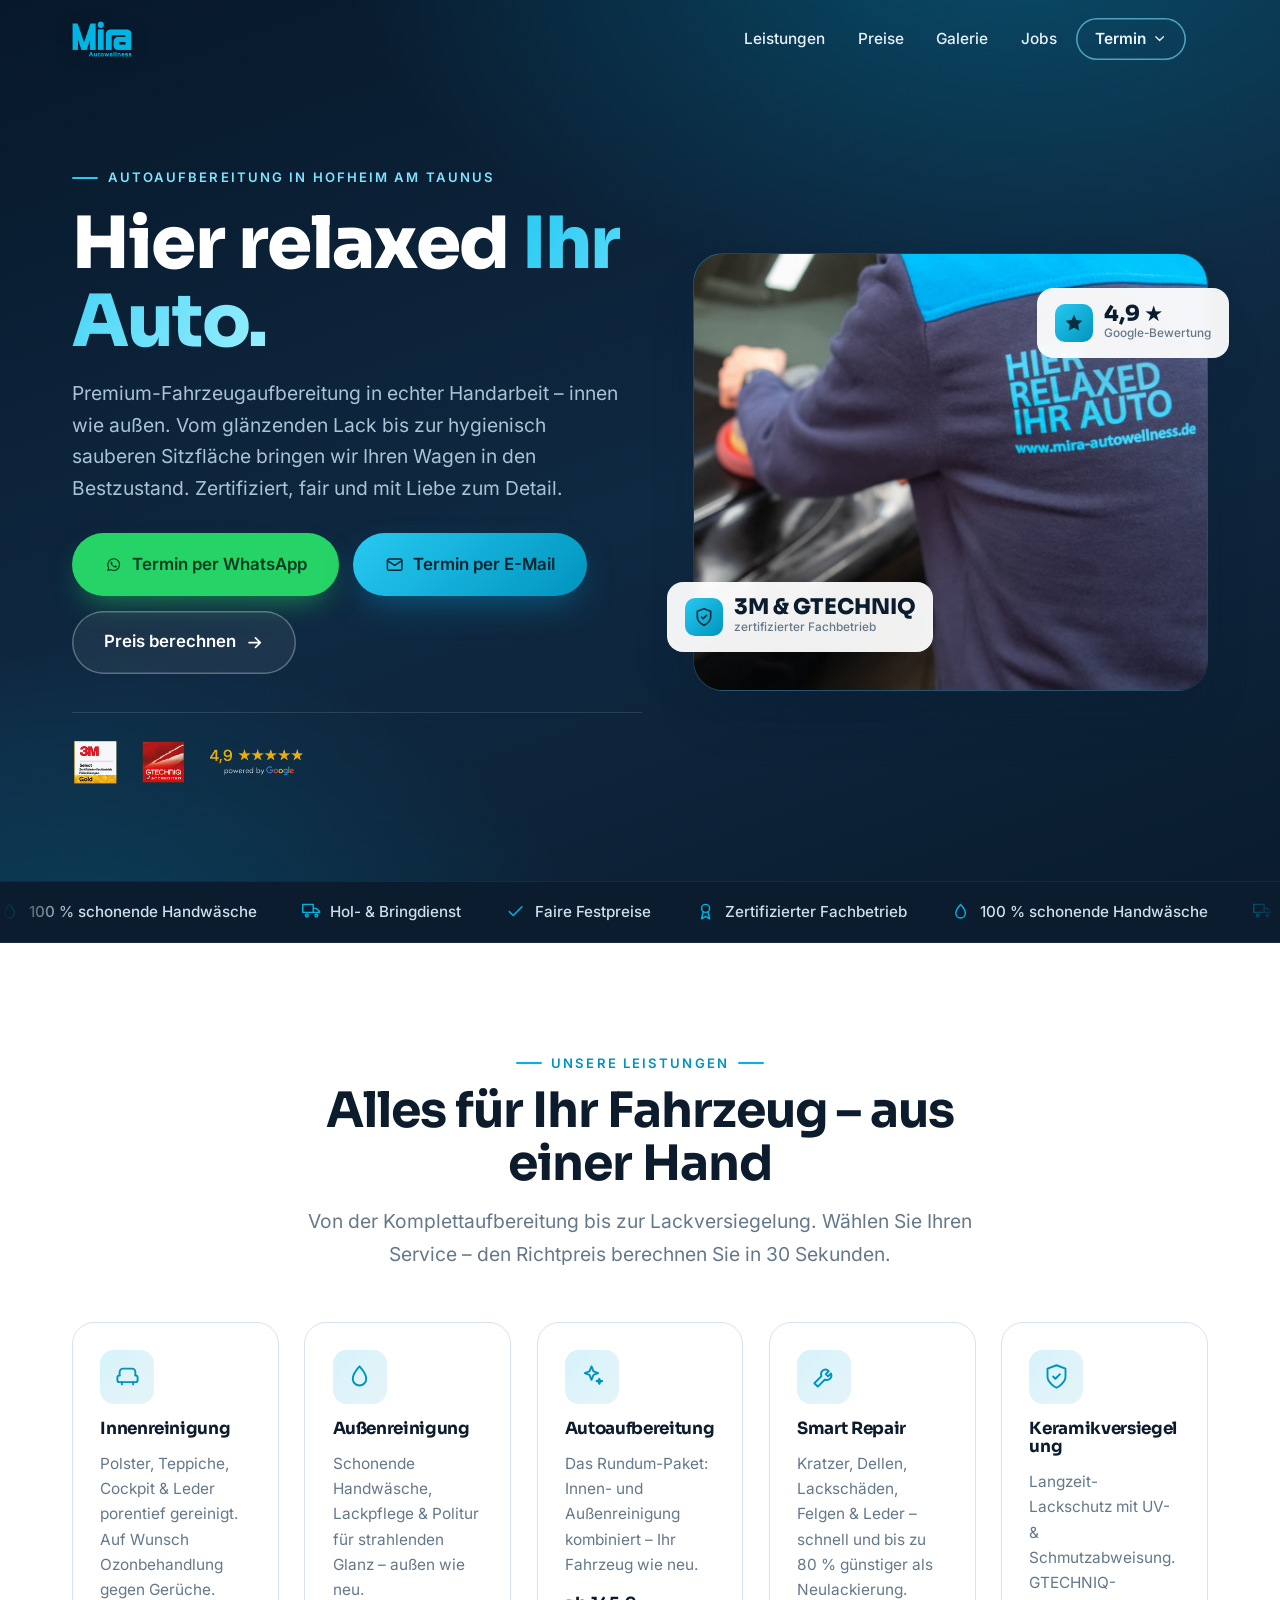
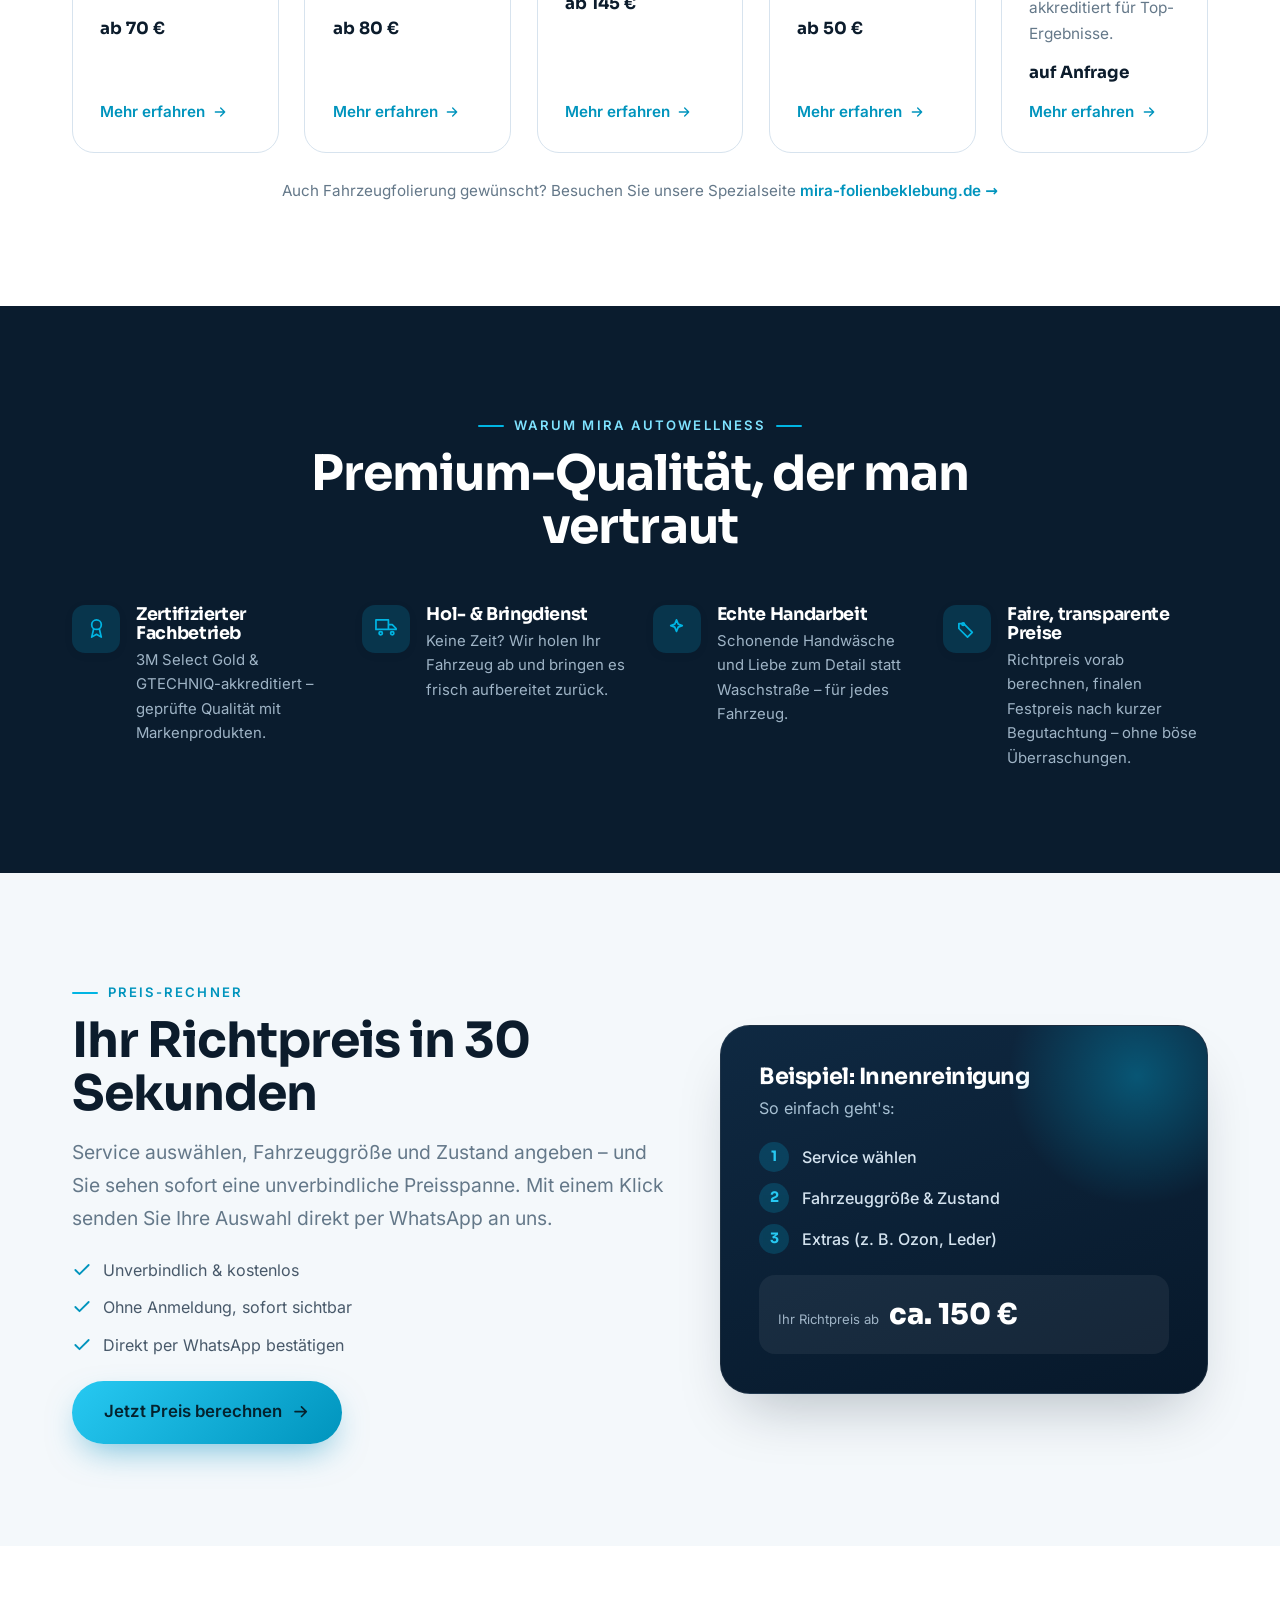
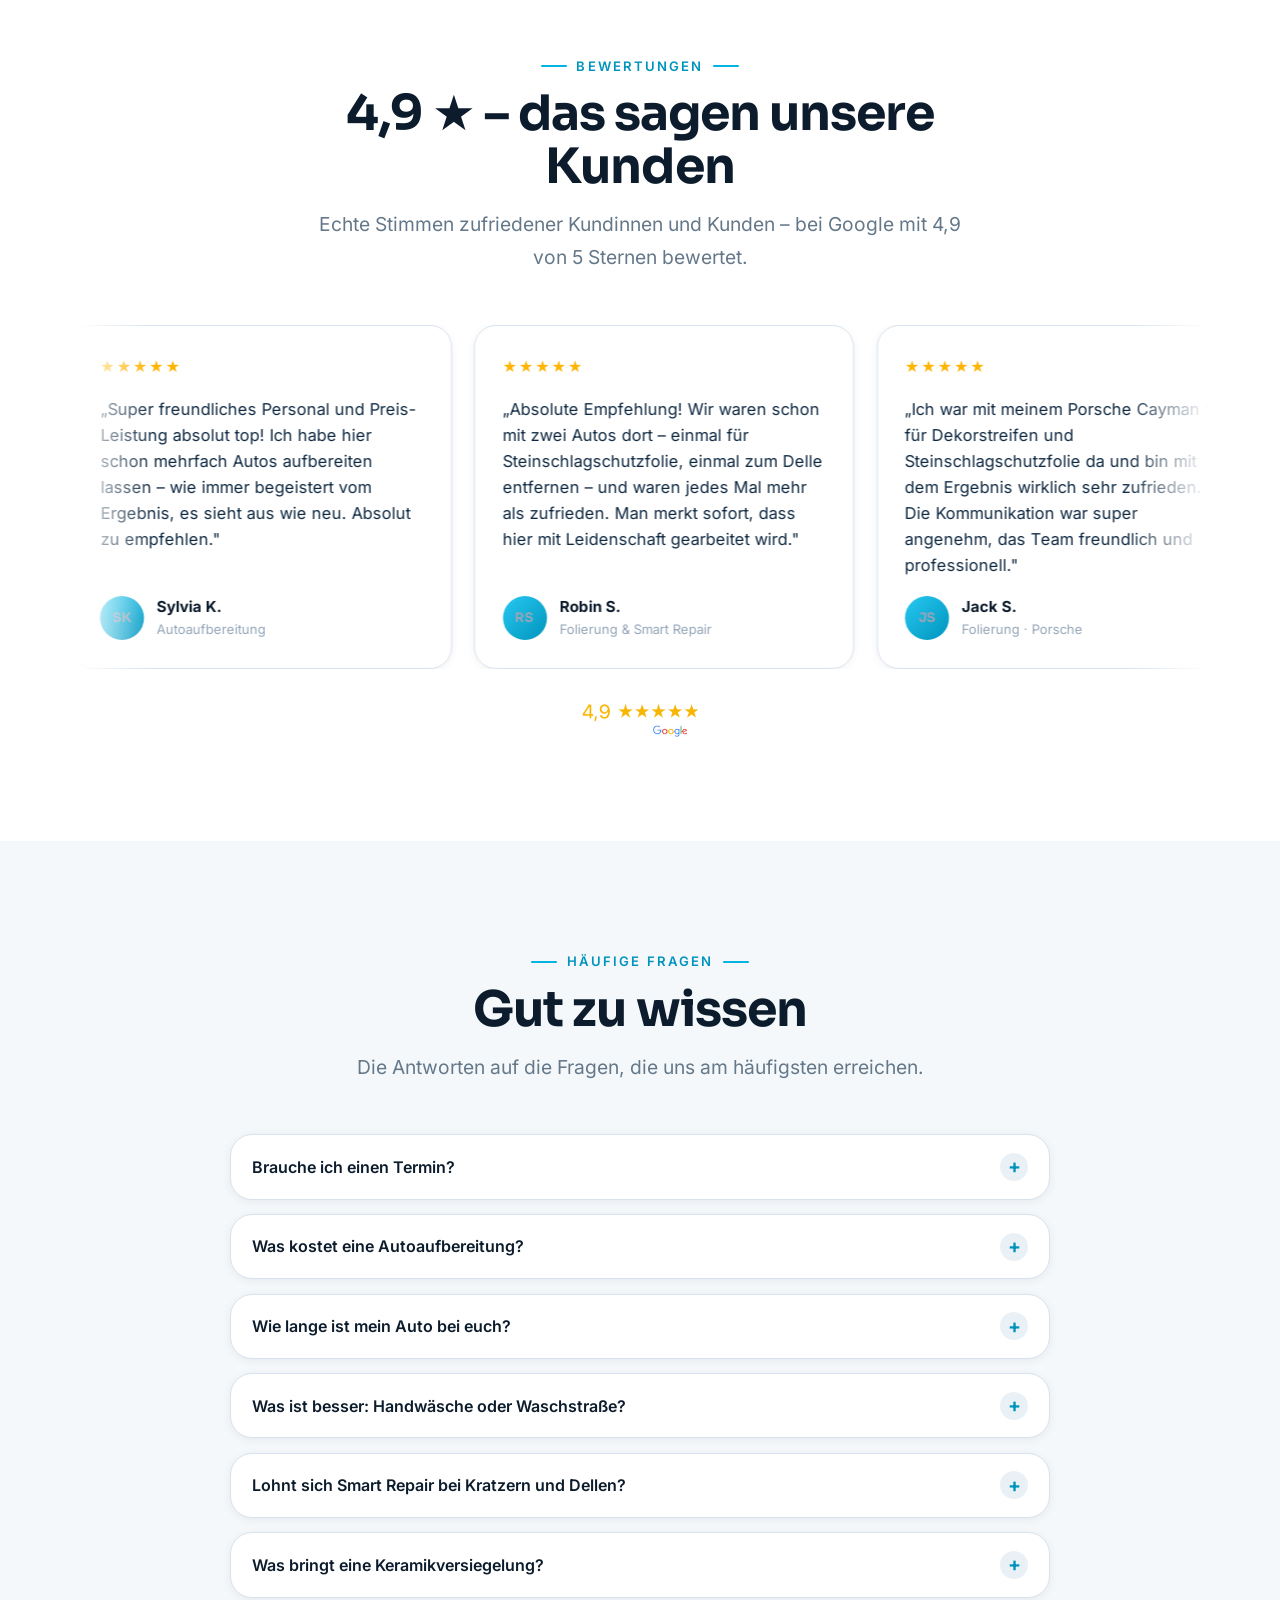
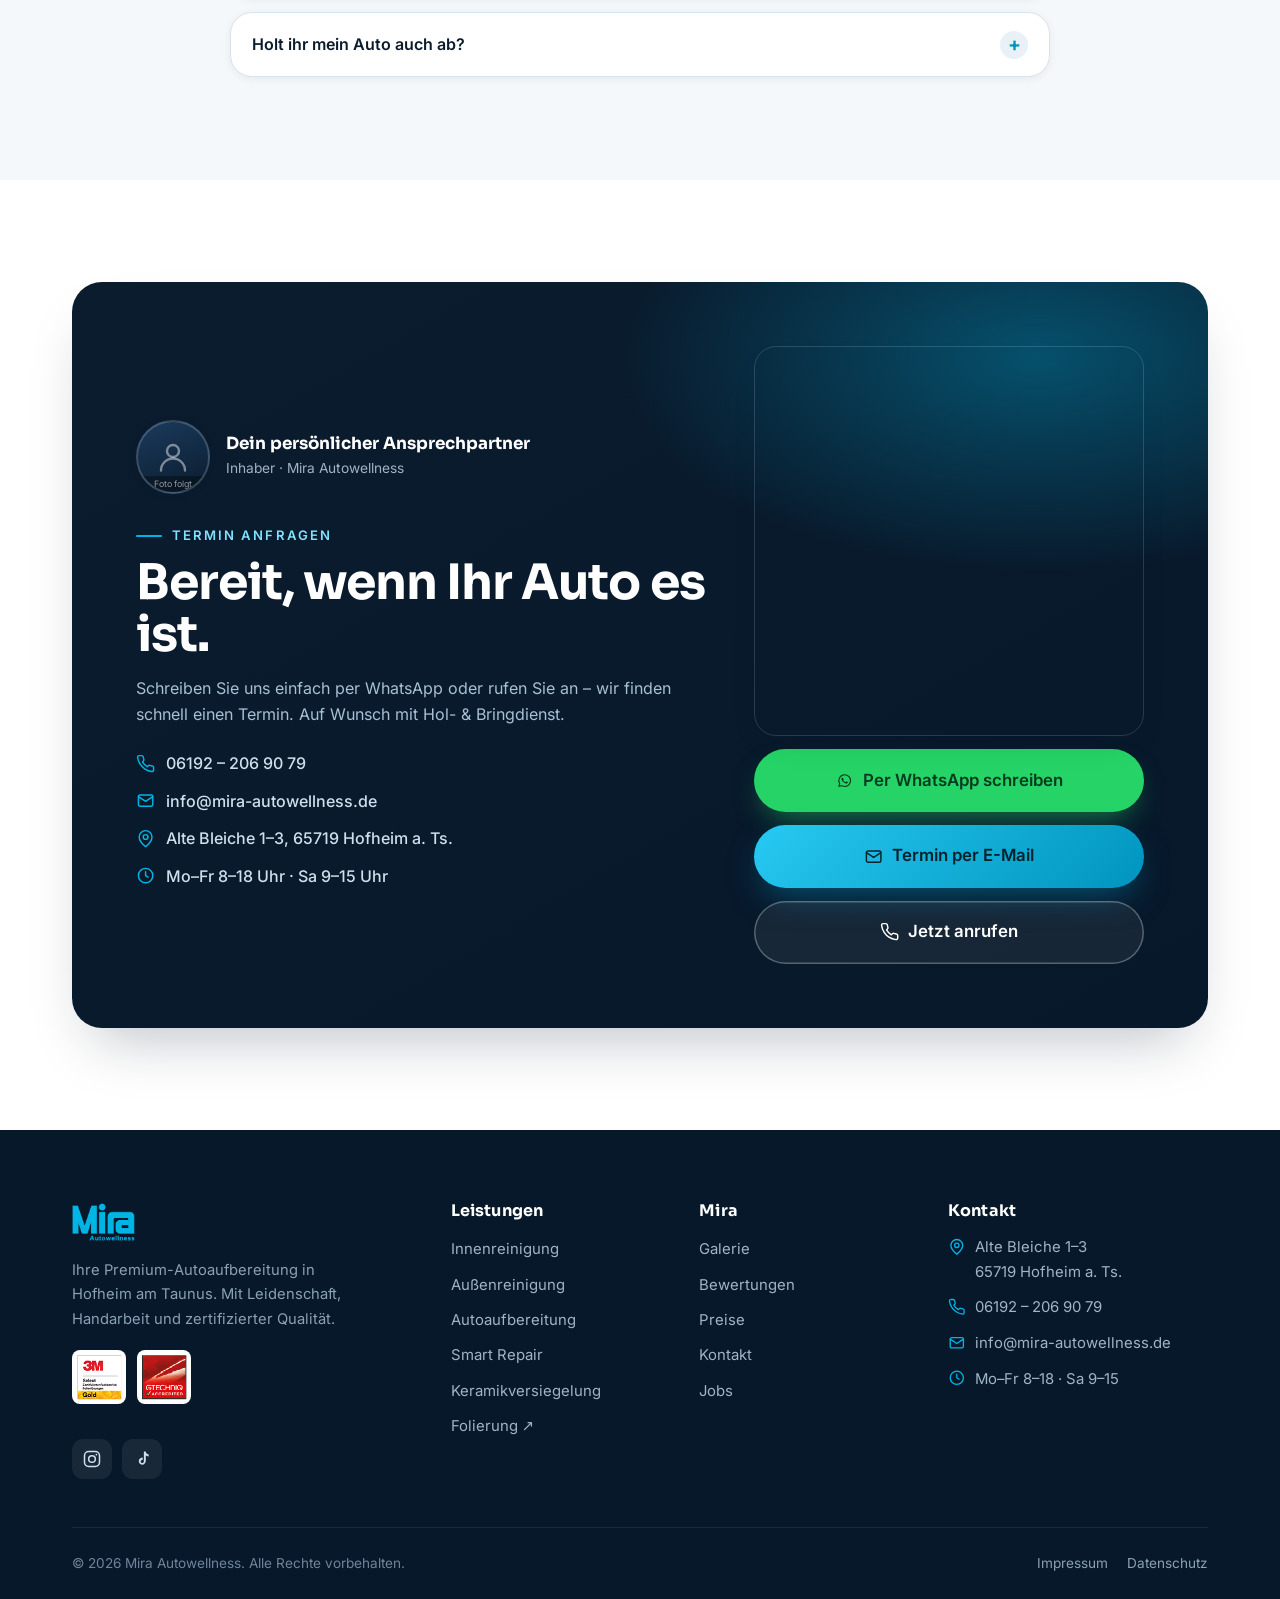
==== commit 2c23f67e: "Impressum vervollständigen, FAQ mit Schema, datenschutzfreundliches Analytics - Impressum: Inhaber A" ====
--- a/index.html
+++ b/index.html
@@ -94,6 +94,67 @@
    "name": "Mira Autowellness",
    "url": "https://mira-autowellness.de/",
    "inLanguage": "de"
+  },
+  {
+   "@type": "FAQPage",
+   "mainEntity": [
+    {
+     "@type": "Question",
+     "name": "Brauche ich einen Termin?",
+     "acceptedAnswer": {
+      "@type": "Answer",
+      "text": "Ja, wir arbeiten mit Terminvereinbarung. Der schnellste Weg ist eine kurze WhatsApp-Nachricht, alternativ telefonisch unter 06192 – 206 90 79 (Mo–Fr 8–18 Uhr, Sa 9–15 Uhr) oder per E-Mail."
+     }
+    },
+    {
+     "@type": "Question",
+     "name": "Was kostet eine Autoaufbereitung?",
+     "acceptedAnswer": {
+      "@type": "Answer",
+      "text": "Als Richtwerte: Innenreinigung ab 70 €, Außenreinigung ab 80 €, komplette Aufbereitung innen + außen ab 145 €, Smart Repair ab 50 €. Der genaue Preis hängt von Fahrzeuggröße und Zustand ab – der Preis-Rechner auf der Preise-Seite liefert in 30 Sekunden einen unverbindlichen Richtpreis."
+     }
+    },
+    {
+     "@type": "Question",
+     "name": "Wie lange ist mein Auto bei euch?",
+     "acceptedAnswer": {
+      "@type": "Answer",
+      "text": "Je nach Umfang: Viele Arbeiten erledigen wir am selben Tag. Bei einer Polster- und Teppich-Shampoonierung bleibt das Fahrzeug zum Trocknen über Nacht, für eine Ozonbehandlung ca. 2–3 Werktage."
+     }
+    },
+    {
+     "@type": "Question",
+     "name": "Was ist besser: Handwäsche oder Waschstraße?",
+     "acceptedAnswer": {
+      "@type": "Answer",
+      "text": "Wir waschen ausschließlich von Hand. Das ist deutlich schonender für den Lack als rotierende Waschstraßen-Bürsten – und gründlicher: Die Reinigung der Felgeninnenseiten ist immer inklusive."
+     }
+    },
+    {
+     "@type": "Question",
+     "name": "Lohnt sich Smart Repair bei Kratzern und Dellen?",
+     "acceptedAnswer": {
+      "@type": "Answer",
+      "text": "In den meisten Fällen ja: Kleine Schäden reparieren wir gezielt – bis zu 80 % günstiger als eine Neulackierung. Kratzer ab 50 €, Dellen ohne Neulackierung ab 100 €. Einfach ein Foto per WhatsApp schicken, wir geben eine ehrliche Einschätzung."
+     }
+    },
+    {
+     "@type": "Question",
+     "name": "Was bringt eine Keramikversiegelung?",
+     "acceptedAnswer": {
+      "@type": "Answer",
+      "text": "Ein langanhaltender Schutzschild für den Lack: Schmutz und Wasser perlen ab, UV-Strahlung wird abgewehrt, das Auto lässt sich leichter reinigen. Wir sind GTECHNIQ-akkreditiert und bereiten den Lack mehrstufig auf. Preis individuell nach Fahrzeug und Lackzustand."
+     }
+    },
+    {
+     "@type": "Question",
+     "name": "Holt ihr mein Auto auch ab?",
+     "acceptedAnswer": {
+      "@type": "Answer",
+      "text": "Ja – auf Wunsch übernehmen wir das Holen und Bringen des Fahrzeugs nach Absprache."
+     }
+    }
+   ]
   }
  ]
 }
@@ -364,6 +425,47 @@
   </div>
 </section>
 
+<!-- ============================ FAQ ============================ -->
+<section class="section section--alt" id="faq">
+  <div class="container">
+    <div class="section-head center reveal">
+      <span class="eyebrow center">Häufige Fragen</span>
+      <h2>Gut zu wissen</h2>
+      <p class="lead">Die Antworten auf die Fragen, die uns am häufigsten erreichen.</p>
+    </div>
+    <div class="faq reveal">
+      <details>
+        <summary>Brauche ich einen Termin?</summary>
+        <p class="faq__a">Ja, wir arbeiten mit Terminvereinbarung – so ist Ihr Auto planbar und ohne Wartezeit dran. Der schnellste Weg ist eine kurze <a href="https://wa.me/4915115298007?text=Hallo%20Mira%20Autowellness%2C%20ich%20m%C3%B6chte%20gern%20einen%20Termin%20anfragen." target="_blank" rel="noopener">WhatsApp-Nachricht</a>, alternativ erreichen Sie uns telefonisch unter <a href="tel:+4961922069079">06192 – 206 90 79</a> (Mo–Fr 8–18 Uhr, Sa 9–15 Uhr) oder per E-Mail.</p>
+      </details>
+      <details>
+        <summary>Was kostet eine Autoaufbereitung?</summary>
+        <p class="faq__a">Als Richtwerte: Innenreinigung ab 70 €, Außenreinigung ab 80 €, die komplette Aufbereitung innen + außen ab 145 €, Smart Repair ab 50 €. Der genaue Preis hängt von Fahrzeuggröße und Zustand ab – mit unserem <a href="preise.html#rechner">Preis-Rechner</a> haben Sie in 30 Sekunden Ihren unverbindlichen Richtpreis.</p>
+      </details>
+      <details>
+        <summary>Wie lange ist mein Auto bei euch?</summary>
+        <p class="faq__a">Je nach Umfang: Viele Arbeiten erledigen wir am selben Tag. Bei einer Polster- und Teppich-Shampoonierung bleibt das Fahrzeug zum Trocknen über Nacht bei uns, für eine Ozonbehandlung planen Sie bitte ca. 2–3 Werktage ein. Den genauen Zeitrahmen nennen wir Ihnen bei der Terminvereinbarung.</p>
+      </details>
+      <details>
+        <summary>Was ist besser: Handwäsche oder Waschstraße?</summary>
+        <p class="faq__a">Wir waschen ausschließlich von Hand. Das ist deutlich schonender für den Lack als rotierende Waschstraßen-Bürsten – und gründlicher: Bei uns ist zum Beispiel die Reinigung der Felgeninnenseiten immer inklusive.</p>
+      </details>
+      <details>
+        <summary>Lohnt sich Smart Repair bei Kratzern und Dellen?</summary>
+        <p class="faq__a">In den meisten Fällen ja: Kleine Schäden reparieren wir gezielt vor Ort – bis zu 80 % günstiger als eine Neulackierung. Kratzer ab 50 €, Dellen ohne Neulackierung ab 100 €. Schicken Sie uns einfach ein Foto per WhatsApp, dann geben wir Ihnen eine ehrliche Einschätzung.</p>
+      </details>
+      <details>
+        <summary>Was bringt eine Keramikversiegelung?</summary>
+        <p class="faq__a">Eine Keramikversiegelung ist ein langanhaltender Schutzschild für Ihren Lack: Schmutz und Wasser perlen ab, UV-Strahlung und Umwelteinflüsse werden abgewehrt, und das Auto lässt sich viel leichter reinigen. Wir sind GTECHNIQ-akkreditiert und bereiten den Lack vor der Beschichtung mehrstufig auf. Den Preis kalkulieren wir individuell nach Fahrzeug und Lackzustand.</p>
+      </details>
+      <details>
+        <summary>Holt ihr mein Auto auch ab?</summary>
+        <p class="faq__a">Ja – auf Wunsch übernehmen wir das Holen und Bringen Ihres Fahrzeugs nach Absprache. Sagen Sie bei der Terminanfrage einfach kurz Bescheid.</p>
+      </details>
+    </div>
+  </div>
+</section>
+
 <!-- ============================ KONTAKT / CTA ============================ -->
 <section class="section" id="kontakt">
   <div class="container">
@@ -470,5 +572,6 @@
 </div>
 
 <script src="js/main.js" defer></script>
+<script data-goatcounter="https://miraautowellness.goatcounter.com/count" async src="https://gc.zgo.at/count.js"></script>
 </body>
 </html>
--- a/css/styles.css
+++ b/css/styles.css
@@ -802,6 +802,16 @@
 .ig-tile__over{position:absolute;inset:0;background:rgba(7,24,42,.55);opacity:0;display:grid;place-items:center;text-align:center;color:#fff;font-weight:600;font-size:.82rem;padding:.5rem;transition:opacity .25s}
 .ig-tile:hover .ig-tile__over,.ig-tile:focus-visible .ig-tile__over{opacity:1}
 .ig-foot{padding:1.1rem 1.2rem;text-align:center}
+
+/* ---------- FAQ (Akkordeon mit nativem <details> — kein JS nötig) ---------- */
+.faq{max-width:820px;margin-inline:auto;display:grid;gap:.9rem}
+.faq details{background:#fff;border:1px solid var(--line);border-radius:var(--r-lg);box-shadow:var(--sh-sm)}
+.faq summary{display:flex;align-items:center;justify-content:space-between;gap:1rem;padding:1.1rem 1.3rem;cursor:pointer;font-weight:600;color:var(--ink);list-style:none}
+.faq summary::-webkit-details-marker{display:none}
+.faq summary::after{content:"+";flex:none;width:28px;height:28px;border-radius:50%;display:grid;place-items:center;background:var(--slate-100);color:var(--cyan-deep);font-size:1.2rem;font-weight:700;line-height:1;transition:transform .25s,background .25s,color .25s}
+.faq details[open] summary::after{transform:rotate(45deg);background:var(--cyan);color:#fff}
+.faq .faq__a{padding:0 1.3rem 1.25rem;color:var(--slate-600)}
+.faq .faq__a a{color:var(--cyan-deep);font-weight:600}
 @media (max-width:520px){.ig-head__meta span{display:none}.ig-tile .ph-car{width:50%}}
 
 /* ---------- Contact person (Chef) --------------------------------------- */
